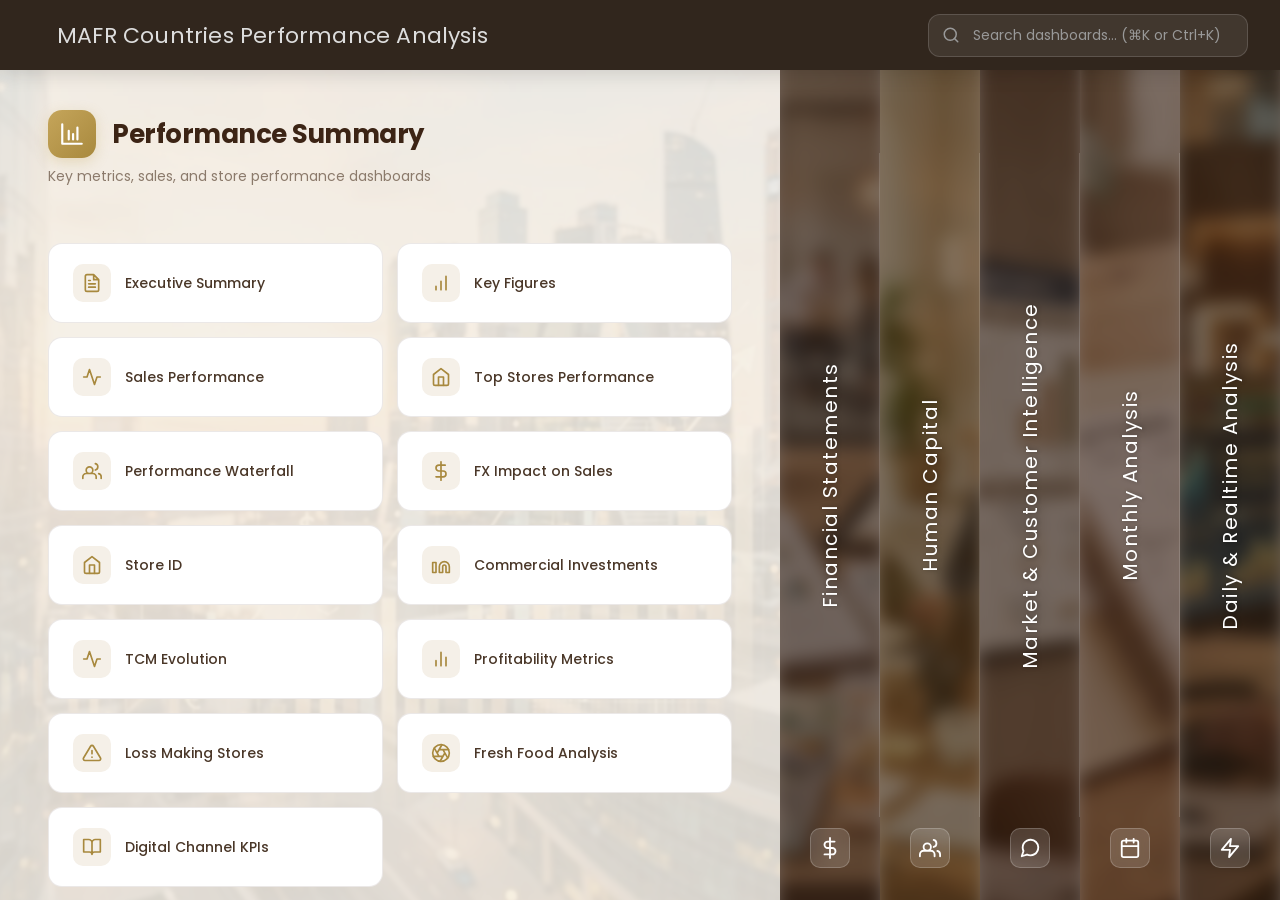
==== powerbi-template.html @ aa594c8b "first commit" ====
<!DOCTYPE html>
<html lang="en">
<head>
  <meta charset="UTF-8">
  <meta name="viewport" content="width=device-width, initial-scale=1.0">
  <title>MAFR Countries Performance Analysis</title>
  <style>
/* ===== MAF Navigation Landing Page ===== */
/* Google Font - Poppins */
@import url('https://fonts.googleapis.com/css2?family=Poppins:wght@300;400;500;600;700;800&display=swap');

/* ===== Design Tokens ===== */
:root {
  --color-primary-brown: #3C2415;
  --color-primary-dark: #2A1A0E;
  --color-gold: #C5A55A;
  --color-gold-light: #D4BA7A;
  --color-gold-dark: #A8893E;
  --color-cream: #F5F0E8;
  --color-cream-light: #FAF7F2;
  --color-white: #FFFFFF;
  --color-body-text: #4A3728;
  --color-text-light: #8B7A6B;
  --color-border: rgba(60, 36, 21, 0.1);
  --color-card-shadow: rgba(60, 36, 21, 0.08);
  --color-overlay-collapsed: rgba(60, 36, 21, 0.55);
  --color-overlay-active: rgba(245, 240, 232, 0.88);

  --font-family: 'Poppins', sans-serif;
  --transition-speed: 0.6s;
  --transition-ease: cubic-bezier(0.4, 0, 0.2, 1);

  --header-height: 70px;
  --collapsed-width: 100px;
}

/* ===== Reset & Base ===== */
*,
*::before,
*::after {
  margin: 0;
  padding: 0;
  box-sizing: border-box;
}

html,
body {
  height: 100%;
  overflow: hidden;
  font-family: var(--font-family);
  background: var(--color-cream);
  color: var(--color-body-text);
}

/* ===== Header ===== */
.header {
  position: fixed;
  top: 0;
  left: 0;
  right: 0;
  height: var(--header-height);
  background: #31261d;
  border-bottom: none;
  display: flex;
  align-items: center;
  justify-content: space-between;
  padding: 0 32px;
  z-index: 100;
  box-shadow: 0 2px 20px rgba(0, 0, 0, 0.15);
}

.header-left {
  display: flex;
  align-items: center;
  gap: 16px;
}

.header-logo {
  height: 42px;
  width: auto;
}

.header-title {
  font-size: 22px;
  font-weight: 400;
  color: #DDD;
  letter-spacing: 0.2px;
  margin-left: 25px;
}

.header-title span {
  font-weight: 300;
  color: #999;
}

/* ===== Search ===== */
.search-container {
  position: relative;
  width: 320px;
}

.search-input {
  width: 100%;
  padding: 10px 16px 10px 44px;
  border: 1.5px solid rgba(255, 255, 255, 0.15);
  border-radius: 12px;
  background: rgba(255, 255, 255, 0.08);
  font-family: var(--font-family);
  font-size: 14px;
  color: #EEE;
  outline: none;
  transition: all 0.3s ease;
}

.search-input::placeholder {
  color: #999;
}

.search-input:focus {
  border-color: var(--color-gold);
  background: rgba(255, 255, 255, 0.12);
  box-shadow: 0 0 0 3px rgba(197, 165, 90, 0.15);
}

.search-icon {
  position: absolute;
  left: 14px;
  top: 50%;
  transform: translateY(-50%);
  color: #999;
  font-size: 18px;
  pointer-events: none;
}

.search-clear {
  position: absolute;
  right: 12px;
  top: 50%;
  transform: translateY(-50%);
  background: none;
  border: none;
  color: #999;
  cursor: pointer;
  font-size: 16px;
  display: none;
  padding: 4px;
  border-radius: 50%;
  transition: all 0.2s;
}

.search-clear:hover {
  background: rgba(255, 255, 255, 0.1);
  color: #EEE;
}

.search-clear.visible {
  display: flex;
}

/* ===== Accordion Container ===== */
.accordion-container {
  display: flex;
  height: calc(100vh - var(--header-height));
  margin-top: var(--header-height);
  overflow: hidden;
}

/* ===== Accordion Section ===== */
.accordion-section {
  position: relative;
  flex: 0 0 var(--collapsed-width);
  height: 100%;
  overflow: hidden;
  cursor: pointer;
  transition: flex var(--transition-speed) var(--transition-ease);
}

.accordion-section.active {
  flex: 1 1 0;
  cursor: default;
}

/* Background Image */
.section-bg {
  position: absolute;
  inset: 0;
  background-size: cover;
  background-position: center;
  filter: blur(8px);
  transform: scale(1.05);
  transition: transform 0.8s var(--transition-ease), filter 0.5s ease;
}

.accordion-section:hover:not(.active) .section-bg {
  transform: scale(1.1);
  filter: blur(2px);
}

.accordion-section.active .section-bg {
  filter: blur(1px);
}

/* Overlays — unique brown shade per section */
.section-overlay-collapsed {
  position: absolute;
  inset: 0;
  background: rgba(60, 36, 21, 0.6);
  transition: opacity var(--transition-speed) var(--transition-ease);
  z-index: 1;
}

/* Unique overlay shades for each section */
.accordion-section[data-section="performance"] .section-overlay-collapsed {
  background: rgba(80, 40, 15, 0.65);
}

.accordion-section[data-section="financial"] .section-overlay-collapsed {
  background: rgba(55, 35, 25, 0.65);
}

.accordion-section[data-section="human-capital"] .section-overlay-collapsed {
  background: rgba(70, 45, 20, 0.65);
}

.accordion-section[data-section="market"] .section-overlay-collapsed {
  background: rgba(50, 30, 20, 0.65);
}

.accordion-section[data-section="monthly"] .section-overlay-collapsed {
  background: rgba(65, 40, 30, 0.65);
}

.accordion-section[data-section="realtime"] .section-overlay-collapsed {
  background: rgba(45, 28, 18, 0.65);
}

.accordion-section.active .section-overlay-collapsed {
  opacity: 0;
  pointer-events: none;
}

.section-overlay-active {
  position: absolute;
  inset: 0;
  background: var(--color-overlay-active);
  opacity: 0;
  transition: opacity var(--transition-speed) var(--transition-ease);
  z-index: 1;
}

.accordion-section.active .section-overlay-active {
  opacity: 1;
}

/* ===== Collapsed State ===== */
.collapsed-content {
  position: absolute;
  inset: 0;
  z-index: 2;
  display: flex;
  flex-direction: column;
  align-items: center;
  justify-content: center;
  transition: opacity 0.3s ease;
}

.accordion-section.active .collapsed-content {
  opacity: 0;
  pointer-events: none;
}

.collapsed-icon {
  position: absolute;
  bottom: 32px;
  left: 50%;
  transform: translateX(-50%);
  width: 40px;
  height: 40px;
  display: flex;
  align-items: center;
  justify-content: center;
  background: rgba(255, 255, 255, 0.15);
  border-radius: 10px;
  backdrop-filter: blur(4px);
  border: 1px solid rgba(255, 255, 255, 0.2);
}

.collapsed-icon svg {
  width: 22px;
  height: 22px;
  fill: none;
  stroke: var(--color-white);
  stroke-width: 2;
  stroke-linecap: round;
  stroke-linejoin: round;
}

.collapsed-title {
  writing-mode: vertical-rl;
  text-orientation: mixed;
  transform: rotate(180deg);
  font-size: 20px;
  font-weight: 400;
  color: var(--color-white);
  letter-spacing: 1.5px;
  text-transform: capitalize;
  white-space: nowrap;
  text-shadow: 0 1px 4px rgba(0, 0, 0, 0.3);
}

/* Divider between collapsed sections */
.accordion-section:not(:last-child)::after {
  content: '';
  position: absolute;
  right: 0;
  top: 10%;
  bottom: 10%;
  width: 1px;
  background: rgba(255, 255, 255, 0.15);
  z-index: 3;
  transition: opacity var(--transition-speed) var(--transition-ease);
}

.accordion-section.active::after {
  opacity: 0;
}

/* ===== Active / Expanded State ===== */
.expanded-content {
  position: absolute;
  inset: 0;
  z-index: 2;
  padding: 40px 48px;
  display: flex;
  flex-direction: column;
  opacity: 0;
  transform: translateY(12px);
  transition: opacity 0.5s ease 0.2s, transform 0.5s ease 0.2s;
  overflow-y: auto;
  pointer-events: none;
}

.accordion-section.active .expanded-content {
  opacity: 1;
  transform: translateY(0);
  pointer-events: auto;
}

/* Custom scrollbar */
.expanded-content::-webkit-scrollbar {
  width: 6px;
}

.expanded-content::-webkit-scrollbar-track {
  background: transparent;
}

.expanded-content::-webkit-scrollbar-thumb {
  background: var(--color-gold-light);
  border-radius: 3px;
}

/* Section Header */
.section-header {
  display: flex;
  align-items: center;
  gap: 16px;
  margin-bottom: 8px;
}

.section-icon {
  width: 48px;
  height: 48px;
  display: flex;
  align-items: center;
  justify-content: center;
  background: linear-gradient(135deg, var(--color-gold), var(--color-gold-dark));
  border-radius: 14px;
  box-shadow: 0 4px 14px rgba(197, 165, 90, 0.3);
}

.section-icon svg {
  width: 26px;
  height: 26px;
  fill: none;
  stroke: var(--color-white);
  stroke-width: 2;
  stroke-linecap: round;
  stroke-linejoin: round;
}

.section-title {
  font-size: 26px;
  font-weight: 700;
  color: var(--color-primary-brown);
  letter-spacing: -0.5px;
}

.section-subtitle {
  font-size: 14px;
  font-weight: 400;
  color: var(--color-text-light);
  margin-bottom: 28px;
}

.section-divider {
  width: 60px;
  height: 3px;
  background: linear-gradient(90deg, var(--color-gold), transparent);
  border-radius: 2px;
  margin-bottom: 28px;
}

/* ===== Cards Grid ===== */
.cards-grid {
  display: grid;
  grid-template-columns: repeat(auto-fill, minmax(220px, 1fr));
  gap: 14px;
  align-content: start;
}

/* ===== Dashboard Card ===== */
.dashboard-card {
  position: relative;
  background: var(--color-white);
  border: 1px solid var(--color-border);
  border-radius: 14px;
  padding: 20px 20px 20px 24px;
  cursor: pointer;
  transition: all 0.3s ease;
  display: flex;
  align-items: center;
  gap: 14px;
  text-decoration: none;
  color: var(--color-body-text);
  overflow: hidden;
}

.dashboard-card::before {
  content: '';
  position: absolute;
  left: 0;
  top: 0;
  bottom: 0;
  width: 4px;
  background: var(--color-gold);
  border-radius: 0 2px 2px 0;
  transform: scaleY(0);
  transition: transform 0.3s var(--transition-ease);
}

.dashboard-card:hover {
  transform: translateY(-3px);
  box-shadow: 0 8px 30px var(--color-card-shadow);
  border-color: var(--color-gold-light);
}

.dashboard-card:hover::before {
  transform: scaleY(1);
}

.card-icon {
  width: 38px;
  height: 38px;
  min-width: 38px;
  display: flex;
  align-items: center;
  justify-content: center;
  background: var(--color-cream);
  border-radius: 10px;
  transition: all 0.3s ease;
}

.dashboard-card:hover .card-icon {
  background: linear-gradient(135deg, var(--color-gold), var(--color-gold-dark));
}

.card-icon svg {
  width: 20px;
  height: 20px;
  fill: none;
  stroke: var(--color-gold-dark);
  stroke-width: 2;
  stroke-linecap: round;
  stroke-linejoin: round;
  transition: stroke 0.3s ease;
}

.dashboard-card:hover .card-icon svg {
  stroke: var(--color-white);
}

.card-title {
  font-size: 14px;
  font-weight: 500;
  line-height: 1.3;
  color: var(--color-body-text);
}

.card-arrow {
  margin-left: auto;
  opacity: 0;
  transform: translateX(-6px);
  transition: all 0.3s ease;
  min-width: 24px;
  height: 13px;
  display: flex;
  align-items: center;
}

.card-arrow img {
  width: 24px;
  height: auto;
}

.dashboard-card:hover .card-arrow {
  opacity: 1;
  transform: translateX(0);
}

/* ===== Card hidden by search ===== */
.dashboard-card.hidden {
  display: none;
}

/* ===== Card highlight from search ===== */
.dashboard-card.search-match {
  border-color: var(--color-gold);
  box-shadow: 0 0 0 2px rgba(197, 165, 90, 0.2);
}

/* ===== Section with no matches ===== */
.accordion-section.no-match .collapsed-content {
  opacity: 0.35;
}

/* ===== Search Results Count ===== */
.search-results-count {
  position: fixed;
  bottom: 24px;
  left: 50%;
  transform: translateX(-50%) translateY(60px);
  background: var(--color-primary-brown);
  color: var(--color-white);
  padding: 10px 24px;
  border-radius: 50px;
  font-size: 13px;
  font-weight: 500;
  z-index: 200;
  opacity: 0;
  transition: all 0.4s var(--transition-ease);
  pointer-events: none;
  box-shadow: 0 8px 30px rgba(60, 36, 21, 0.2);
}

.search-results-count.visible {
  opacity: 1;
  transform: translateX(-50%) translateY(0);
}

/* ===== Hover strip indicator ===== */
.accordion-section:not(.active):hover {
  flex-basis: 140px;
}

.accordion-section:not(.active):hover .collapsed-icon {
  background: rgba(255, 255, 255, 0.25);
}

/* ===== Responsive ===== */
@media (max-width: 768px) {
  .header {
    padding: 0 16px;
  }

  .header-title {
    font-size: 14px;
  }

  .header-title span {
    display: none;
  }

  .search-container {
    width: 200px;
  }

  .accordion-container {
    flex-direction: column;
  }

  .accordion-section {
    flex: 0 0 60px;
  }

  .accordion-section.active {
    flex: 1 1 0;
  }

  .accordion-section:not(.active):hover {
    flex-basis: 70px;
  }

  .collapsed-content {
    flex-direction: row;
    gap: 12px;
  }

  .collapsed-title {
    writing-mode: horizontal-tb;
    transform: none;
    font-size: 12px;
  }

  .accordion-section:not(:last-child)::after {
    right: 10%;
    left: 10%;
    top: auto;
    bottom: 0;
    width: auto;
    height: 1px;
  }

  .expanded-content {
    padding: 24px;
  }

  .cards-grid {
    grid-template-columns: 1fr;
  }

  .section-title {
    font-size: 20px;
  }
}

/* ===== Animations ===== */
@keyframes fadeInUp {
  from {
    opacity: 0;
    transform: translateY(16px);
  }

  to {
    opacity: 1;
    transform: translateY(0);
  }
}

.accordion-section.active .dashboard-card {
  animation: fadeInUp 0.4s ease forwards;
}

.accordion-section.active .dashboard-card:nth-child(1) {
  animation-delay: 0.05s;
}

.accordion-section.active .dashboard-card:nth-child(2) {
  animation-delay: 0.08s;
}

.accordion-section.active .dashboard-card:nth-child(3) {
  animation-delay: 0.11s;
}

.accordion-section.active .dashboard-card:nth-child(4) {
  animation-delay: 0.14s;
}

.accordion-section.active .dashboard-card:nth-child(5) {
  animation-delay: 0.17s;
}

.accordion-section.active .dashboard-card:nth-child(6) {
  animation-delay: 0.20s;
}

.accordion-section.active .dashboard-card:nth-child(7) {
  animation-delay: 0.23s;
}

.accordion-section.active .dashboard-card:nth-child(8) {
  animation-delay: 0.26s;
}

.accordion-section.active .dashboard-card:nth-child(9) {
  animation-delay: 0.29s;
}

.accordion-section.active .dashboard-card:nth-child(10) {
  animation-delay: 0.32s;
}

.accordion-section.active .dashboard-card:nth-child(11) {
  animation-delay: 0.35s;
}

.accordion-section.active .dashboard-card:nth-child(12) {
  animation-delay: 0.38s;
}

.accordion-section.active .dashboard-card:nth-child(13) {
  animation-delay: 0.41s;
}

.accordion-section.active .dashboard-card:nth-child(14) {
  animation-delay: 0.44s;
}

.accordion-section.active .dashboard-card:nth-child(15) {
  animation-delay: 0.47s;
}
  </style>
  <script>
    // This is where Power BI will inject data via DAX string manipulation.
    // For local testing, we provide the sample JSON fallback.
    const PBI_JSON_STRING = /*PBI_DATA_START*/'[{"SectionId": "performance", "SectionTitle": "Performance Summary", "SectionSubtitle": "Key metrics, sales, and store performance dashboards", "SectionBgImage": "img/bg_performance.png", "SectionIconSVGPath": "<path d=\"M3 3v18h18M9 17V9m4 8v-5m4 5V6\" />", "DashboardURL": "#", "DashboardIconSVGPath": "<path\n                  d=\"M14 2H6a2 2 0 0 0-2 2v16a2 2 0 0 0 2 2h12a2 2 0 0 0 2-2V8l-6-6zM14 2v6h6M16 13H8m8 4H8m2-8H8\" />", "DashboardTitle": "Executive Summary"}, {"SectionId": "performance", "SectionTitle": "Performance Summary", "SectionSubtitle": "Key metrics, sales, and store performance dashboards", "SectionBgImage": "img/bg_performance.png", "SectionIconSVGPath": "<path d=\"M3 3v18h18M9 17V9m4 8v-5m4 5V6\" />", "DashboardURL": "#", "DashboardIconSVGPath": "<path d=\"M12 20V10m6 10V4M6 20v-4\" />", "DashboardTitle": "Key Figures"}, {"SectionId": "performance", "SectionTitle": "Performance Summary", "SectionSubtitle": "Key metrics, sales, and store performance dashboards", "SectionBgImage": "img/bg_performance.png", "SectionIconSVGPath": "<path d=\"M3 3v18h18M9 17V9m4 8v-5m4 5V6\" />", "DashboardURL": "#", "DashboardIconSVGPath": "<path d=\"M22 12h-4l-3 9L9 3l-3 9H2\" />", "DashboardTitle": "Sales Performance"}, {"SectionId": "performance", "SectionTitle": "Performance Summary", "SectionSubtitle": "Key metrics, sales, and store performance dashboards", "SectionBgImage": "img/bg_performance.png", "SectionIconSVGPath": "<path d=\"M3 3v18h18M9 17V9m4 8v-5m4 5V6\" />", "DashboardURL": "#", "DashboardIconSVGPath": "<path d=\"M3 9l9-7 9 7v11a2 2 0 0 1-2 2H5a2 2 0 0 1-2-2z\" />\n                <polyline points=\"9 22 9 12 15 12 15 22\" />", "DashboardTitle": "Top Stores Performance"}, {"SectionId": "performance", "SectionTitle": "Performance Summary", "SectionSubtitle": "Key metrics, sales, and store performance dashboards", "SectionBgImage": "img/bg_performance.png", "SectionIconSVGPath": "<path d=\"M3 3v18h18M9 17V9m4 8v-5m4 5V6\" />", "DashboardURL": "#", "DashboardIconSVGPath": "<path\n                  d=\"M17 21v-2a4 4 0 0 0-4-4H5a4 4 0 0 0-4 4v2M23 21v-2a4 4 0 0 0-3-3.87M16 3.13a4 4 0 0 1 0 7.75M9 7a4 4 0 1 0 0 8 4 4 0 0 0 0-8z\" />", "DashboardTitle": "Performance Waterfall"}, {"SectionId": "performance", "SectionTitle": "Performance Summary", "SectionSubtitle": "Key metrics, sales, and store performance dashboards", "SectionBgImage": "img/bg_performance.png", "SectionIconSVGPath": "<path d=\"M3 3v18h18M9 17V9m4 8v-5m4 5V6\" />", "DashboardURL": "#", "DashboardIconSVGPath": "<path d=\"M12 1v22M17 5H9.5a3.5 3.5 0 0 0 0 7h5a3.5 3.5 0 0 1 0 7H6\" />", "DashboardTitle": "FX Impact on Sales"}, {"SectionId": "performance", "SectionTitle": "Performance Summary", "SectionSubtitle": "Key metrics, sales, and store performance dashboards", "SectionBgImage": "img/bg_performance.png", "SectionIconSVGPath": "<path d=\"M3 3v18h18M9 17V9m4 8v-5m4 5V6\" />", "DashboardURL": "#", "DashboardIconSVGPath": "<path d=\"M3 9l9-7 9 7v11a2 2 0 0 1-2 2H5a2 2 0 0 1-2-2z\" />\n                <polyline points=\"9 22 9 12 15 12 15 22\" />", "DashboardTitle": "Store ID"}, {"SectionId": "performance", "SectionTitle": "Performance Summary", "SectionSubtitle": "Key metrics, sales, and store performance dashboards", "SectionBgImage": "img/bg_performance.png", "SectionIconSVGPath": "<path d=\"M3 3v18h18M9 17V9m4 8v-5m4 5V6\" />", "DashboardURL": "#", "DashboardIconSVGPath": "<path d=\"M16 8a6 6 0 0 1 6 6v7h-4v-7a2 2 0 0 0-4 0v7h-4v-7a6 6 0 0 1 6-6zM2 9h4v12H2z\" />", "DashboardTitle": "Commercial Investments"}, {"SectionId": "performance", "SectionTitle": "Performance Summary", "SectionSubtitle": "Key metrics, sales, and store performance dashboards", "SectionBgImage": "img/bg_performance.png", "SectionIconSVGPath": "<path d=\"M3 3v18h18M9 17V9m4 8v-5m4 5V6\" />", "DashboardURL": "#", "DashboardIconSVGPath": "<path d=\"M22 12h-4l-3 9L9 3l-3 9H2\" />", "DashboardTitle": "TCM Evolution"}, {"SectionId": "performance", "SectionTitle": "Performance Summary", "SectionSubtitle": "Key metrics, sales, and store performance dashboards", "SectionBgImage": "img/bg_performance.png", "SectionIconSVGPath": "<path d=\"M3 3v18h18M9 17V9m4 8v-5m4 5V6\" />", "DashboardURL": "#", "DashboardIconSVGPath": "<path d=\"M18 20V10m-6 10V4M6 20v-6\" />", "DashboardTitle": "Profitability Metrics"}, {"SectionId": "performance", "SectionTitle": "Performance Summary", "SectionSubtitle": "Key metrics, sales, and store performance dashboards", "SectionBgImage": "img/bg_performance.png", "SectionIconSVGPath": "<path d=\"M3 3v18h18M9 17V9m4 8v-5m4 5V6\" />", "DashboardURL": "#", "DashboardIconSVGPath": "<path\n                  d=\"M10.29 3.86L1.82 18a2 2 0 0 0 1.71 3h16.94a2 2 0 0 0 1.71-3L13.71 3.86a2 2 0 0 0-3.42 0zM12 9v4m0 4h.01\" />", "DashboardTitle": "Loss Making Stores"}, {"SectionId": "performance", "SectionTitle": "Performance Summary", "SectionSubtitle": "Key metrics, sales, and store performance dashboards", "SectionBgImage": "img/bg_performance.png", "SectionIconSVGPath": "<path d=\"M3 3v18h18M9 17V9m4 8v-5m4 5V6\" />", "DashboardURL": "#", "DashboardIconSVGPath": "<path d=\"M12 22c5.523 0 10-4.477 10-10S17.523 2 12 2 2 6.477 2 12s4.477 10 10 10z\" />\n                <path\n                  d=\"M14.31 8l5.74 9.94M9.69 8h11.48M7.38 12l5.74-9.94M9.69 16L3.95 6.06M14.31 16H2.83M16.62 12l-5.74 9.94\" />", "DashboardTitle": "Fresh Food Analysis"}, {"SectionId": "performance", "SectionTitle": "Performance Summary", "SectionSubtitle": "Key metrics, sales, and store performance dashboards", "SectionBgImage": "img/bg_performance.png", "SectionIconSVGPath": "<path d=\"M3 3v18h18M9 17V9m4 8v-5m4 5V6\" />", "DashboardURL": "#", "DashboardIconSVGPath": "<path d=\"M2 3h6a4 4 0 0 1 4 4v14a3 3 0 0 0-3-3H2zM22 3h-6a4 4 0 0 0-4 4v14a3 3 0 0 1 3-3h7z\" />", "DashboardTitle": "Digital Channel KPIs"}, {"SectionId": "financial", "SectionTitle": "Financial Statements", "SectionSubtitle": "P&L, balance sheet, and financial reporting dashboards", "SectionBgImage": "img/bg_financial.png", "SectionIconSVGPath": "<path d=\"M12 1v22M17 5H9.5a3.5 3.5 0 0 0 0 7h5a3.5 3.5 0 0 1 0 7H6\" />", "DashboardURL": "#", "DashboardIconSVGPath": "<path\n                  d=\"M14 2H6a2 2 0 0 0-2 2v16a2 2 0 0 0 2 2h12a2 2 0 0 0 2-2V8l-6-6zM14 2v6h6M16 13H8m8 4H8m2-8H8\" />", "DashboardTitle": "P&L Statement"}, {"SectionId": "financial", "SectionTitle": "Financial Statements", "SectionSubtitle": "P&L, balance sheet, and financial reporting dashboards", "SectionBgImage": "img/bg_financial.png", "SectionIconSVGPath": "<path d=\"M12 1v22M17 5H9.5a3.5 3.5 0 0 0 0 7h5a3.5 3.5 0 0 1 0 7H6\" />", "DashboardURL": "#", "DashboardIconSVGPath": "<path d=\"M4 4h16c1.1 0 2 .9 2 2v12c0 1.1-.9 2-2 2H4c-1.1 0-2-.9-2-2V6c0-1.1.9-2 2-2z\" />\n                <polyline points=\"22,6 12,13 2,6\" />", "DashboardTitle": "Balance Sheet"}, {"SectionId": "financial", "SectionTitle": "Financial Statements", "SectionSubtitle": "P&L, balance sheet, and financial reporting dashboards", "SectionBgImage": "img/bg_financial.png", "SectionIconSVGPath": "<path d=\"M12 1v22M17 5H9.5a3.5 3.5 0 0 0 0 7h5a3.5 3.5 0 0 1 0 7H6\" />", "DashboardURL": "#", "DashboardIconSVGPath": "<path d=\"M22 12h-4l-3 9L9 3l-3 9H2\" />", "DashboardTitle": "Cash Flow"}, {"SectionId": "financial", "SectionTitle": "Financial Statements", "SectionSubtitle": "P&L, balance sheet, and financial reporting dashboards", "SectionBgImage": "img/bg_financial.png", "SectionIconSVGPath": "<path d=\"M12 1v22M17 5H9.5a3.5 3.5 0 0 0 0 7h5a3.5 3.5 0 0 1 0 7H6\" />", "DashboardURL": "#", "DashboardIconSVGPath": "<path d=\"M12 20V10m6 10V4M6 20v-4\" />", "DashboardTitle": "Budget vs Actual"}, {"SectionId": "human-capital", "SectionTitle": "Human Capital", "SectionSubtitle": "Workforce analytics, attrition, talent, and training dashboards", "SectionBgImage": "img/bg_human_capital.png", "SectionIconSVGPath": "<path d=\"M17 21v-2a4 4 0 0 0-4-4H5a4 4 0 0 0-4 4v2M9 7a4 4 0 1 0 0 8 4 4 0 0 0 0-8zM23 21v-2a4 4 0 0 0-3-3.87M16 3.13a4 4 0 0 1 0 7.75\" />", "DashboardURL": "#", "DashboardIconSVGPath": "<path d=\"M20 21v-2a4 4 0 0 0-4-4H8a4 4 0 0 0-4 4v2M12 3a4 4 0 1 0 0 8 4 4 0 0 0 0-8z\" />", "DashboardTitle": "Headcount Analysis"}, {"SectionId": "human-capital", "SectionTitle": "Human Capital", "SectionSubtitle": "Workforce analytics, attrition, talent, and training dashboards", "SectionBgImage": "img/bg_human_capital.png", "SectionIconSVGPath": "<path d=\"M17 21v-2a4 4 0 0 0-4-4H5a4 4 0 0 0-4 4v2M9 7a4 4 0 1 0 0 8 4 4 0 0 0 0-8zM23 21v-2a4 4 0 0 0-3-3.87M16 3.13a4 4 0 0 1 0 7.75\" />", "DashboardURL": "#", "DashboardIconSVGPath": "<path d=\"M16 21v-2a4 4 0 0 0-4-4H5a4 4 0 0 0-4 4v2M8.56 3.44a5 5 0 0 1 0 7.12M18 8A6 6 0 0 1 6 8\" />", "DashboardTitle": "Attrition Dashboard"}, {"SectionId": "human-capital", "SectionTitle": "Human Capital", "SectionSubtitle": "Workforce analytics, attrition, talent, and training dashboards", "SectionBgImage": "img/bg_human_capital.png", "SectionIconSVGPath": "<path d=\"M17 21v-2a4 4 0 0 0-4-4H5a4 4 0 0 0-4 4v2M9 7a4 4 0 1 0 0 8 4 4 0 0 0 0-8zM23 21v-2a4 4 0 0 0-3-3.87M16 3.13a4 4 0 0 1 0 7.75\" />", "DashboardURL": "#", "DashboardIconSVGPath": "<path d=\"M22 11.08V12a10 10 0 1 1-5.93-9.14\" />\n                <polyline points=\"22 4 12 14.01 9 11.01\" />", "DashboardTitle": "Talent Pipeline"}, {"SectionId": "human-capital", "SectionTitle": "Human Capital", "SectionSubtitle": "Workforce analytics, attrition, talent, and training dashboards", "SectionBgImage": "img/bg_human_capital.png", "SectionIconSVGPath": "<path d=\"M17 21v-2a4 4 0 0 0-4-4H5a4 4 0 0 0-4 4v2M9 7a4 4 0 1 0 0 8 4 4 0 0 0 0-8zM23 21v-2a4 4 0 0 0-3-3.87M16 3.13a4 4 0 0 1 0 7.75\" />", "DashboardURL": "#", "DashboardIconSVGPath": "<path d=\"M2 3h6a4 4 0 0 1 4 4v14a3 3 0 0 0-3-3H2zM22 3h-6a4 4 0 0 0-4 4v14a3 3 0 0 1 3-3h7z\" />", "DashboardTitle": "Training Metrics"}, {"SectionId": "market", "SectionTitle": "Market & Customer Intelligence", "SectionSubtitle": "NPS, market share, customer insights, and marketing mix dashboards", "SectionBgImage": "img/bg_market.png", "SectionIconSVGPath": "<path d=\"M21 11.5a8.38 8.38 0 0 1-.9 3.8 8.5 8.5 0 0 1-7.6 4.7 8.38 8.38 0 0 1-3.8-.9L3 21l1.9-5.7a8.38 8.38 0 0 1-.9-3.8 8.5 8.5 0 0 1 4.7-7.6 8.38 8.38 0 0 1 3.8-.9h.5a8.48 8.48 0 0 1 8 8v.5z\" />", "DashboardURL": "#", "DashboardIconSVGPath": "<path d=\"M22 11.08V12a10 10 0 1 1-5.93-9.14\" />\n                <polyline points=\"22 4 12 14.01 9 11.01\" />", "DashboardTitle": "NPS Performance"}, {"SectionId": "market", "SectionTitle": "Market & Customer Intelligence", "SectionSubtitle": "NPS, market share, customer insights, and marketing mix dashboards", "SectionBgImage": "img/bg_market.png", "SectionIconSVGPath": "<path d=\"M21 11.5a8.38 8.38 0 0 1-.9 3.8 8.5 8.5 0 0 1-7.6 4.7 8.38 8.38 0 0 1-3.8-.9L3 21l1.9-5.7a8.38 8.38 0 0 1-.9-3.8 8.5 8.5 0 0 1 4.7-7.6 8.38 8.38 0 0 1 3.8-.9h.5a8.48 8.48 0 0 1 8 8v.5z\" />", "DashboardURL": "#", "DashboardIconSVGPath": "<path d=\"M18 20V10m-6 10V4M6 20v-6\" />", "DashboardTitle": "Nielsen Market Share"}, {"SectionId": "market", "SectionTitle": "Market & Customer Intelligence", "SectionSubtitle": "NPS, market share, customer insights, and marketing mix dashboards", "SectionBgImage": "img/bg_market.png", "SectionIconSVGPath": "<path d=\"M21 11.5a8.38 8.38 0 0 1-.9 3.8 8.5 8.5 0 0 1-7.6 4.7 8.38 8.38 0 0 1-3.8-.9L3 21l1.9-5.7a8.38 8.38 0 0 1-.9-3.8 8.5 8.5 0 0 1 4.7-7.6 8.38 8.38 0 0 1 3.8-.9h.5a8.48 8.48 0 0 1 8 8v.5z\" />", "DashboardURL": "#", "DashboardIconSVGPath": "<path d=\"M21 10c0 7-9 13-9 13s-9-6-9-13a9 9 0 0 1 18 0z\" />\n                <circle cx=\"12\" cy=\"10\" r=\"3\" />", "DashboardTitle": "Dubai Zones Profiling"}, {"SectionId": "market", "SectionTitle": "Market & Customer Intelligence", "SectionSubtitle": "NPS, market share, customer insights, and marketing mix dashboards", "SectionBgImage": "img/bg_market.png", "SectionIconSVGPath": "<path d=\"M21 11.5a8.38 8.38 0 0 1-.9 3.8 8.5 8.5 0 0 1-7.6 4.7 8.38 8.38 0 0 1-3.8-.9L3 21l1.9-5.7a8.38 8.38 0 0 1-.9-3.8 8.5 8.5 0 0 1 4.7-7.6 8.38 8.38 0 0 1 3.8-.9h.5a8.48 8.48 0 0 1 8 8v.5z\" />", "DashboardURL": "#", "DashboardIconSVGPath": "<path d=\"M12 20V10m6 10V4M6 20v-4\" />", "DashboardTitle": "GFK Market Share"}, {"SectionId": "market", "SectionTitle": "Market & Customer Intelligence", "SectionSubtitle": "NPS, market share, customer insights, and marketing mix dashboards", "SectionBgImage": "img/bg_market.png", "SectionIconSVGPath": "<path d=\"M21 11.5a8.38 8.38 0 0 1-.9 3.8 8.5 8.5 0 0 1-7.6 4.7 8.38 8.38 0 0 1-3.8-.9L3 21l1.9-5.7a8.38 8.38 0 0 1-.9-3.8 8.5 8.5 0 0 1 4.7-7.6 8.38 8.38 0 0 1 3.8-.9h.5a8.48 8.48 0 0 1 8 8v.5z\" />", "DashboardURL": "#", "DashboardIconSVGPath": "<path d=\"M20 21v-2a4 4 0 0 0-4-4H8a4 4 0 0 0-4 4v2M12 3a4 4 0 1 0 0 8 4 4 0 0 0 0-8z\" />", "DashboardTitle": "Customers Insights"}, {"SectionId": "market", "SectionTitle": "Market & Customer Intelligence", "SectionSubtitle": "NPS, market share, customer insights, and marketing mix dashboards", "SectionBgImage": "img/bg_market.png", "SectionIconSVGPath": "<path d=\"M21 11.5a8.38 8.38 0 0 1-.9 3.8 8.5 8.5 0 0 1-7.6 4.7 8.38 8.38 0 0 1-3.8-.9L3 21l1.9-5.7a8.38 8.38 0 0 1-.9-3.8 8.5 8.5 0 0 1 4.7-7.6 8.38 8.38 0 0 1 3.8-.9h.5a8.48 8.48 0 0 1 8 8v.5z\" />", "DashboardURL": "#", "DashboardIconSVGPath": "<path d=\"M22 12h-4l-3 9L9 3l-3 9H2\" />", "DashboardTitle": "MMM CG & FFD"}, {"SectionId": "market", "SectionTitle": "Market & Customer Intelligence", "SectionSubtitle": "NPS, market share, customer insights, and marketing mix dashboards", "SectionBgImage": "img/bg_market.png", "SectionIconSVGPath": "<path d=\"M21 11.5a8.38 8.38 0 0 1-.9 3.8 8.5 8.5 0 0 1-7.6 4.7 8.38 8.38 0 0 1-3.8-.9L3 21l1.9-5.7a8.38 8.38 0 0 1-.9-3.8 8.5 8.5 0 0 1 4.7-7.6 8.38 8.38 0 0 1 3.8-.9h.5a8.48 8.48 0 0 1 8 8v.5z\" />", "DashboardURL": "#", "DashboardIconSVGPath": "<path d=\"M22 11.08V12a10 10 0 1 1-5.93-9.14\" />\n                <polyline points=\"22 4 12 14.01 9 11.01\" />", "DashboardTitle": "Top Down NPS"}, {"SectionId": "market", "SectionTitle": "Market & Customer Intelligence", "SectionSubtitle": "NPS, market share, customer insights, and marketing mix dashboards", "SectionBgImage": "img/bg_market.png", "SectionIconSVGPath": "<path d=\"M21 11.5a8.38 8.38 0 0 1-.9 3.8 8.5 8.5 0 0 1-7.6 4.7 8.38 8.38 0 0 1-3.8-.9L3 21l1.9-5.7a8.38 8.38 0 0 1-.9-3.8 8.5 8.5 0 0 1 4.7-7.6 8.38 8.38 0 0 1 3.8-.9h.5a8.48 8.48 0 0 1 8 8v.5z\" />", "DashboardURL": "#", "DashboardIconSVGPath": "<path d=\"M12 1v22M17 5H9.5a3.5 3.5 0 0 0 0 7h5a3.5 3.5 0 0 1 0 7H6\" />", "DashboardTitle": "MMM Total Sales"}, {"SectionId": "monthly", "SectionTitle": "Monthly Analysis", "SectionSubtitle": "Monthly trends, year-over-year, and regional performance dashboards", "SectionBgImage": "img/bg_monthly.png", "SectionIconSVGPath": "<path d=\"M19 4H5a2 2 0 0 0-2 2v14a2 2 0 0 0 2 2h14a2 2 0 0 0 2-2V6a2 2 0 0 0-2-2zM16 2v4M8 2v4M3 10h18\" />", "DashboardURL": "#", "DashboardIconSVGPath": "<path d=\"M22 12h-4l-3 9L9 3l-3 9H2\" />", "DashboardTitle": "Monthly Trends"}, {"SectionId": "monthly", "SectionTitle": "Monthly Analysis", "SectionSubtitle": "Monthly trends, year-over-year, and regional performance dashboards", "SectionBgImage": "img/bg_monthly.png", "SectionIconSVGPath": "<path d=\"M19 4H5a2 2 0 0 0-2 2v14a2 2 0 0 0 2 2h14a2 2 0 0 0 2-2V6a2 2 0 0 0-2-2zM16 2v4M8 2v4M3 10h18\" />", "DashboardURL": "#", "DashboardIconSVGPath": "<path d=\"M18 20V10m-6 10V4M6 20v-6\" />", "DashboardTitle": "YoY Comparison"}, {"SectionId": "monthly", "SectionTitle": "Monthly Analysis", "SectionSubtitle": "Monthly trends, year-over-year, and regional performance dashboards", "SectionBgImage": "img/bg_monthly.png", "SectionIconSVGPath": "<path d=\"M19 4H5a2 2 0 0 0-2 2v14a2 2 0 0 0 2 2h14a2 2 0 0 0 2-2V6a2 2 0 0 0-2-2zM16 2v4M8 2v4M3 10h18\" />", "DashboardURL": "#", "DashboardIconSVGPath": "<path d=\"M12 22c5.523 0 10-4.477 10-10S17.523 2 12 2 2 6.477 2 12s4.477 10 10 10z\" />\n                <polyline points=\"12 6 12 12 16 14\" />", "DashboardTitle": "Seasonal Patterns"}, {"SectionId": "monthly", "SectionTitle": "Monthly Analysis", "SectionSubtitle": "Monthly trends, year-over-year, and regional performance dashboards", "SectionBgImage": "img/bg_monthly.png", "SectionIconSVGPath": "<path d=\"M19 4H5a2 2 0 0 0-2 2v14a2 2 0 0 0 2 2h14a2 2 0 0 0 2-2V6a2 2 0 0 0-2-2zM16 2v4M8 2v4M3 10h18\" />", "DashboardURL": "#", "DashboardIconSVGPath": "<path d=\"M21 10c0 7-9 13-9 13s-9-6-9-13a9 9 0 0 1 18 0z\" />\n                <circle cx=\"12\" cy=\"10\" r=\"3\" />", "DashboardTitle": "Regional Breakdown"}, {"SectionId": "realtime", "SectionTitle": "Daily & Realtime Analysis", "SectionSubtitle": "Live sales, stock, operations, and e-commerce monitoring dashboards", "SectionBgImage": "img/bg_realtime.png", "SectionIconSVGPath": "<path d=\"M13 2L3 14h9l-1 8 10-12h-9l1-8z\" />", "DashboardURL": "#", "DashboardIconSVGPath": "<path d=\"M12 22c5.523 0 10-4.477 10-10S17.523 2 12 2 2 6.477 2 12s4.477 10 10 10z\" />\n                <polyline points=\"12 6 12 12 16 14\" />", "DashboardTitle": "Real Time Total Sales"}, {"SectionId": "realtime", "SectionTitle": "Daily & Realtime Analysis", "SectionSubtitle": "Live sales, stock, operations, and e-commerce monitoring dashboards", "SectionBgImage": "img/bg_realtime.png", "SectionIconSVGPath": "<path d=\"M13 2L3 14h9l-1 8 10-12h-9l1-8z\" />", "DashboardURL": "#", "DashboardIconSVGPath": "<path\n                  d=\"M19 4H5a2 2 0 0 0-2 2v14a2 2 0 0 0 2 2h14a2 2 0 0 0 2-2V6a2 2 0 0 0-2-2zM16 2v4M8 2v4M3 10h18\" />", "DashboardTitle": "Total Sales As of Yesterday"}, {"SectionId": "realtime", "SectionTitle": "Daily & Realtime Analysis", "SectionSubtitle": "Live sales, stock, operations, and e-commerce monitoring dashboards", "SectionBgImage": "img/bg_realtime.png", "SectionIconSVGPath": "<path d=\"M13 2L3 14h9l-1 8 10-12h-9l1-8z\" />", "DashboardURL": "#", "DashboardIconSVGPath": "<path d=\"M20.59 13.41l-7.17 7.17a2 2 0 0 1-2.83 0L2 12V2h10l8.59 8.59a2 2 0 0 1 0 2.82z\" />\n                <line x1=\"7\" y1=\"7\" x2=\"7.01\" y2=\"7\" />", "DashboardTitle": "Real Time Promo Sales"}, {"SectionId": "realtime", "SectionTitle": "Daily & Realtime Analysis", "SectionSubtitle": "Live sales, stock, operations, and e-commerce monitoring dashboards", "SectionBgImage": "img/bg_realtime.png", "SectionIconSVGPath": "<path d=\"M13 2L3 14h9l-1 8 10-12h-9l1-8z\" />", "DashboardURL": "#", "DashboardIconSVGPath": "<path\n                  d=\"M21 16V8a2 2 0 0 0-1-1.73l-7-4a2 2 0 0 0-2 0l-7 4A2 2 0 0 0 3 8v8a2 2 0 0 0 1 1.73l7 4a2 2 0 0 0 2 0l7-4A2 2 0 0 0 21 16z\" />", "DashboardTitle": "Real Time Stock"}, {"SectionId": "realtime", "SectionTitle": "Daily & Realtime Analysis", "SectionSubtitle": "Live sales, stock, operations, and e-commerce monitoring dashboards", "SectionBgImage": "img/bg_realtime.png", "SectionIconSVGPath": "<path d=\"M13 2L3 14h9l-1 8 10-12h-9l1-8z\" />", "DashboardURL": "#", "DashboardIconSVGPath": "<path d=\"M22 11.08V12a10 10 0 1 1-5.93-9.14\" />\n                <polyline points=\"22 4 12 14.01 9 11.01\" />", "DashboardTitle": "Daily Ops Performance"}, {"SectionId": "realtime", "SectionTitle": "Daily & Realtime Analysis", "SectionSubtitle": "Live sales, stock, operations, and e-commerce monitoring dashboards", "SectionBgImage": "img/bg_realtime.png", "SectionIconSVGPath": "<path d=\"M13 2L3 14h9l-1 8 10-12h-9l1-8z\" />", "DashboardURL": "#", "DashboardIconSVGPath": "<path d=\"M20.59 13.41l-7.17 7.17a2 2 0 0 1-2.83 0L2 12V2h10l8.59 8.59a2 2 0 0 1 0 2.82z\" />\n                <line x1=\"7\" y1=\"7\" x2=\"7.01\" y2=\"7\" />", "DashboardTitle": "Private Brand Daily Ops"}, {"SectionId": "realtime", "SectionTitle": "Daily & Realtime Analysis", "SectionSubtitle": "Live sales, stock, operations, and e-commerce monitoring dashboards", "SectionBgImage": "img/bg_realtime.png", "SectionIconSVGPath": "<path d=\"M13 2L3 14h9l-1 8 10-12h-9l1-8z\" />", "DashboardURL": "#", "DashboardIconSVGPath": "<path\n                  d=\"M10.29 3.86L1.82 18a2 2 0 0 0 1.71 3h16.94a2 2 0 0 0 1.71-3L13.71 3.86a2 2 0 0 0-3.42 0zM12 9v4m0 4h.01\" />", "DashboardTitle": "War on Waste"}, {"SectionId": "realtime", "SectionTitle": "Daily & Realtime Analysis", "SectionSubtitle": "Live sales, stock, operations, and e-commerce monitoring dashboards", "SectionBgImage": "img/bg_realtime.png", "SectionIconSVGPath": "<path d=\"M13 2L3 14h9l-1 8 10-12h-9l1-8z\" />", "DashboardURL": "#", "DashboardIconSVGPath": "<path d=\"M6 2L3 6v14a2 2 0 0 0 2 2h14a2 2 0 0 0 2-2V6l-3-4zM3 6h18M16 10a4 4 0 0 1-8 0\" />", "DashboardTitle": "ECommerce Analysis"}, {"SectionId": "realtime", "SectionTitle": "Daily & Realtime Analysis", "SectionSubtitle": "Live sales, stock, operations, and e-commerce monitoring dashboards", "SectionBgImage": "img/bg_realtime.png", "SectionIconSVGPath": "<path d=\"M13 2L3 14h9l-1 8 10-12h-9l1-8z\" />", "DashboardURL": "#", "DashboardIconSVGPath": "<path d=\"M20.59 13.41l-7.17 7.17a2 2 0 0 1-2.83 0L2 12V2h10l8.59 8.59a2 2 0 0 1 0 2.82z\" />\n                <line x1=\"7\" y1=\"7\" x2=\"7.01\" y2=\"7\" />", "DashboardTitle": "Promo Analysis"}]'/*PBI_DATA_END*/;
    
    let menuData = [];
    try {
      menuData = typeof PBI_JSON_STRING === "string" && PBI_JSON_STRING.length > 5 && !PBI_JSON_STRING.includes("PBI_DATA_START") 
                 ? JSON.parse(PBI_JSON_STRING) 
                 : [
  {
    "SectionId": "performance",
    "SectionTitle": "Performance Summary",
    "SectionSubtitle": "Key metrics, sales, and store performance dashboards",
    "SectionBgImage": "img/bg_performance.png",
    "SectionIconSVGPath": "<path d=\"M3 3v18h18M9 17V9m4 8v-5m4 5V6\" />",
    "DashboardURL": "#",
    "DashboardIconSVGPath": "<path\n                  d=\"M14 2H6a2 2 0 0 0-2 2v16a2 2 0 0 0 2 2h12a2 2 0 0 0 2-2V8l-6-6zM14 2v6h6M16 13H8m8 4H8m2-8H8\" />",
    "DashboardTitle": "Executive Summary"
  },
  {
    "SectionId": "performance",
    "SectionTitle": "Performance Summary",
    "SectionSubtitle": "Key metrics, sales, and store performance dashboards",
    "SectionBgImage": "img/bg_performance.png",
    "SectionIconSVGPath": "<path d=\"M3 3v18h18M9 17V9m4 8v-5m4 5V6\" />",
    "DashboardURL": "#",
    "DashboardIconSVGPath": "<path d=\"M12 20V10m6 10V4M6 20v-4\" />",
    "DashboardTitle": "Key Figures"
  },
  {
    "SectionId": "performance",
    "SectionTitle": "Performance Summary",
    "SectionSubtitle": "Key metrics, sales, and store performance dashboards",
    "SectionBgImage": "img/bg_performance.png",
    "SectionIconSVGPath": "<path d=\"M3 3v18h18M9 17V9m4 8v-5m4 5V6\" />",
    "DashboardURL": "#",
    "DashboardIconSVGPath": "<path d=\"M22 12h-4l-3 9L9 3l-3 9H2\" />",
    "DashboardTitle": "Sales Performance"
  },
  {
    "SectionId": "performance",
    "SectionTitle": "Performance Summary",
    "SectionSubtitle": "Key metrics, sales, and store performance dashboards",
    "SectionBgImage": "img/bg_performance.png",
    "SectionIconSVGPath": "<path d=\"M3 3v18h18M9 17V9m4 8v-5m4 5V6\" />",
    "DashboardURL": "#",
    "DashboardIconSVGPath": "<path d=\"M3 9l9-7 9 7v11a2 2 0 0 1-2 2H5a2 2 0 0 1-2-2z\" />\n                <polyline points=\"9 22 9 12 15 12 15 22\" />",
    "DashboardTitle": "Top Stores Performance"
  },
  {
    "SectionId": "performance",
    "SectionTitle": "Performance Summary",
    "SectionSubtitle": "Key metrics, sales, and store performance dashboards",
    "SectionBgImage": "img/bg_performance.png",
    "SectionIconSVGPath": "<path d=\"M3 3v18h18M9 17V9m4 8v-5m4 5V6\" />",
    "DashboardURL": "#",
    "DashboardIconSVGPath": "<path\n                  d=\"M17 21v-2a4 4 0 0 0-4-4H5a4 4 0 0 0-4 4v2M23 21v-2a4 4 0 0 0-3-3.87M16 3.13a4 4 0 0 1 0 7.75M9 7a4 4 0 1 0 0 8 4 4 0 0 0 0-8z\" />",
    "DashboardTitle": "Performance Waterfall"
  },
  {
    "SectionId": "performance",
    "SectionTitle": "Performance Summary",
    "SectionSubtitle": "Key metrics, sales, and store performance dashboards",
    "SectionBgImage": "img/bg_performance.png",
    "SectionIconSVGPath": "<path d=\"M3 3v18h18M9 17V9m4 8v-5m4 5V6\" />",
    "DashboardURL": "#",
    "DashboardIconSVGPath": "<path d=\"M12 1v22M17 5H9.5a3.5 3.5 0 0 0 0 7h5a3.5 3.5 0 0 1 0 7H6\" />",
    "DashboardTitle": "FX Impact on Sales"
  },
  {
    "SectionId": "performance",
    "SectionTitle": "Performance Summary",
    "SectionSubtitle": "Key metrics, sales, and store performance dashboards",
    "SectionBgImage": "img/bg_performance.png",
    "SectionIconSVGPath": "<path d=\"M3 3v18h18M9 17V9m4 8v-5m4 5V6\" />",
    "DashboardURL": "#",
    "DashboardIconSVGPath": "<path d=\"M3 9l9-7 9 7v11a2 2 0 0 1-2 2H5a2 2 0 0 1-2-2z\" />\n                <polyline points=\"9 22 9 12 15 12 15 22\" />",
    "DashboardTitle": "Store ID"
  },
  {
    "SectionId": "performance",
    "SectionTitle": "Performance Summary",
    "SectionSubtitle": "Key metrics, sales, and store performance dashboards",
    "SectionBgImage": "img/bg_performance.png",
    "SectionIconSVGPath": "<path d=\"M3 3v18h18M9 17V9m4 8v-5m4 5V6\" />",
    "DashboardURL": "#",
    "DashboardIconSVGPath": "<path d=\"M16 8a6 6 0 0 1 6 6v7h-4v-7a2 2 0 0 0-4 0v7h-4v-7a6 6 0 0 1 6-6zM2 9h4v12H2z\" />",
    "DashboardTitle": "Commercial Investments"
  },
  {
    "SectionId": "performance",
    "SectionTitle": "Performance Summary",
    "SectionSubtitle": "Key metrics, sales, and store performance dashboards",
    "SectionBgImage": "img/bg_performance.png",
    "SectionIconSVGPath": "<path d=\"M3 3v18h18M9 17V9m4 8v-5m4 5V6\" />",
    "DashboardURL": "#",
    "DashboardIconSVGPath": "<path d=\"M22 12h-4l-3 9L9 3l-3 9H2\" />",
    "DashboardTitle": "TCM Evolution"
  },
  {
    "SectionId": "performance",
    "SectionTitle": "Performance Summary",
    "SectionSubtitle": "Key metrics, sales, and store performance dashboards",
    "SectionBgImage": "img/bg_performance.png",
    "SectionIconSVGPath": "<path d=\"M3 3v18h18M9 17V9m4 8v-5m4 5V6\" />",
    "DashboardURL": "#",
    "DashboardIconSVGPath": "<path d=\"M18 20V10m-6 10V4M6 20v-6\" />",
    "DashboardTitle": "Profitability Metrics"
  },
  {
    "SectionId": "performance",
    "SectionTitle": "Performance Summary",
    "SectionSubtitle": "Key metrics, sales, and store performance dashboards",
    "SectionBgImage": "img/bg_performance.png",
    "SectionIconSVGPath": "<path d=\"M3 3v18h18M9 17V9m4 8v-5m4 5V6\" />",
    "DashboardURL": "#",
    "DashboardIconSVGPath": "<path\n                  d=\"M10.29 3.86L1.82 18a2 2 0 0 0 1.71 3h16.94a2 2 0 0 0 1.71-3L13.71 3.86a2 2 0 0 0-3.42 0zM12 9v4m0 4h.01\" />",
    "DashboardTitle": "Loss Making Stores"
  },
  {
    "SectionId": "performance",
    "SectionTitle": "Performance Summary",
    "SectionSubtitle": "Key metrics, sales, and store performance dashboards",
    "SectionBgImage": "img/bg_performance.png",
    "SectionIconSVGPath": "<path d=\"M3 3v18h18M9 17V9m4 8v-5m4 5V6\" />",
    "DashboardURL": "#",
    "DashboardIconSVGPath": "<path d=\"M12 22c5.523 0 10-4.477 10-10S17.523 2 12 2 2 6.477 2 12s4.477 10 10 10z\" />\n                <path\n                  d=\"M14.31 8l5.74 9.94M9.69 8h11.48M7.38 12l5.74-9.94M9.69 16L3.95 6.06M14.31 16H2.83M16.62 12l-5.74 9.94\" />",
    "DashboardTitle": "Fresh Food Analysis"
  },
  {
    "SectionId": "performance",
    "SectionTitle": "Performance Summary",
    "SectionSubtitle": "Key metrics, sales, and store performance dashboards",
    "SectionBgImage": "img/bg_performance.png",
    "SectionIconSVGPath": "<path d=\"M3 3v18h18M9 17V9m4 8v-5m4 5V6\" />",
    "DashboardURL": "#",
    "DashboardIconSVGPath": "<path d=\"M2 3h6a4 4 0 0 1 4 4v14a3 3 0 0 0-3-3H2zM22 3h-6a4 4 0 0 0-4 4v14a3 3 0 0 1 3-3h7z\" />",
    "DashboardTitle": "Digital Channel KPIs"
  },
  {
    "SectionId": "financial",
    "SectionTitle": "Financial Statements",
    "SectionSubtitle": "P&L, balance sheet, and financial reporting dashboards",
    "SectionBgImage": "img/bg_financial.png",
    "SectionIconSVGPath": "<path d=\"M12 1v22M17 5H9.5a3.5 3.5 0 0 0 0 7h5a3.5 3.5 0 0 1 0 7H6\" />",
    "DashboardURL": "#",
    "DashboardIconSVGPath": "<path\n                  d=\"M14 2H6a2 2 0 0 0-2 2v16a2 2 0 0 0 2 2h12a2 2 0 0 0 2-2V8l-6-6zM14 2v6h6M16 13H8m8 4H8m2-8H8\" />",
    "DashboardTitle": "P&L Statement"
  },
  {
    "SectionId": "financial",
    "SectionTitle": "Financial Statements",
    "SectionSubtitle": "P&L, balance sheet, and financial reporting dashboards",
    "SectionBgImage": "img/bg_financial.png",
    "SectionIconSVGPath": "<path d=\"M12 1v22M17 5H9.5a3.5 3.5 0 0 0 0 7h5a3.5 3.5 0 0 1 0 7H6\" />",
    "DashboardURL": "#",
    "DashboardIconSVGPath": "<path d=\"M4 4h16c1.1 0 2 .9 2 2v12c0 1.1-.9 2-2 2H4c-1.1 0-2-.9-2-2V6c0-1.1.9-2 2-2z\" />\n                <polyline points=\"22,6 12,13 2,6\" />",
    "DashboardTitle": "Balance Sheet"
  },
  {
    "SectionId": "financial",
    "SectionTitle": "Financial Statements",
    "SectionSubtitle": "P&L, balance sheet, and financial reporting dashboards",
    "SectionBgImage": "img/bg_financial.png",
    "SectionIconSVGPath": "<path d=\"M12 1v22M17 5H9.5a3.5 3.5 0 0 0 0 7h5a3.5 3.5 0 0 1 0 7H6\" />",
    "DashboardURL": "#",
    "DashboardIconSVGPath": "<path d=\"M22 12h-4l-3 9L9 3l-3 9H2\" />",
    "DashboardTitle": "Cash Flow"
  },
  {
    "SectionId": "financial",
    "SectionTitle": "Financial Statements",
    "SectionSubtitle": "P&L, balance sheet, and financial reporting dashboards",
    "SectionBgImage": "img/bg_financial.png",
    "SectionIconSVGPath": "<path d=\"M12 1v22M17 5H9.5a3.5 3.5 0 0 0 0 7h5a3.5 3.5 0 0 1 0 7H6\" />",
    "DashboardURL": "#",
    "DashboardIconSVGPath": "<path d=\"M12 20V10m6 10V4M6 20v-4\" />",
    "DashboardTitle": "Budget vs Actual"
  },
  {
    "SectionId": "human-capital",
    "SectionTitle": "Human Capital",
    "SectionSubtitle": "Workforce analytics, attrition, talent, and training dashboards",
    "SectionBgImage": "img/bg_human_capital.png",
    "SectionIconSVGPath": "<path d=\"M17 21v-2a4 4 0 0 0-4-4H5a4 4 0 0 0-4 4v2M9 7a4 4 0 1 0 0 8 4 4 0 0 0 0-8zM23 21v-2a4 4 0 0 0-3-3.87M16 3.13a4 4 0 0 1 0 7.75\" />",
    "DashboardURL": "#",
    "DashboardIconSVGPath": "<path d=\"M20 21v-2a4 4 0 0 0-4-4H8a4 4 0 0 0-4 4v2M12 3a4 4 0 1 0 0 8 4 4 0 0 0 0-8z\" />",
    "DashboardTitle": "Headcount Analysis"
  },
  {
    "SectionId": "human-capital",
    "SectionTitle": "Human Capital",
    "SectionSubtitle": "Workforce analytics, attrition, talent, and training dashboards",
    "SectionBgImage": "img/bg_human_capital.png",
    "SectionIconSVGPath": "<path d=\"M17 21v-2a4 4 0 0 0-4-4H5a4 4 0 0 0-4 4v2M9 7a4 4 0 1 0 0 8 4 4 0 0 0 0-8zM23 21v-2a4 4 0 0 0-3-3.87M16 3.13a4 4 0 0 1 0 7.75\" />",
    "DashboardURL": "#",
    "DashboardIconSVGPath": "<path d=\"M16 21v-2a4 4 0 0 0-4-4H5a4 4 0 0 0-4 4v2M8.56 3.44a5 5 0 0 1 0 7.12M18 8A6 6 0 0 1 6 8\" />",
    "DashboardTitle": "Attrition Dashboard"
  },
  {
    "SectionId": "human-capital",
    "SectionTitle": "Human Capital",
    "SectionSubtitle": "Workforce analytics, attrition, talent, and training dashboards",
    "SectionBgImage": "img/bg_human_capital.png",
    "SectionIconSVGPath": "<path d=\"M17 21v-2a4 4 0 0 0-4-4H5a4 4 0 0 0-4 4v2M9 7a4 4 0 1 0 0 8 4 4 0 0 0 0-8zM23 21v-2a4 4 0 0 0-3-3.87M16 3.13a4 4 0 0 1 0 7.75\" />",
    "DashboardURL": "#",
    "DashboardIconSVGPath": "<path d=\"M22 11.08V12a10 10 0 1 1-5.93-9.14\" />\n                <polyline points=\"22 4 12 14.01 9 11.01\" />",
    "DashboardTitle": "Talent Pipeline"
  },
  {
    "SectionId": "human-capital",
    "SectionTitle": "Human Capital",
    "SectionSubtitle": "Workforce analytics, attrition, talent, and training dashboards",
    "SectionBgImage": "img/bg_human_capital.png",
    "SectionIconSVGPath": "<path d=\"M17 21v-2a4 4 0 0 0-4-4H5a4 4 0 0 0-4 4v2M9 7a4 4 0 1 0 0 8 4 4 0 0 0 0-8zM23 21v-2a4 4 0 0 0-3-3.87M16 3.13a4 4 0 0 1 0 7.75\" />",
    "DashboardURL": "#",
    "DashboardIconSVGPath": "<path d=\"M2 3h6a4 4 0 0 1 4 4v14a3 3 0 0 0-3-3H2zM22 3h-6a4 4 0 0 0-4 4v14a3 3 0 0 1 3-3h7z\" />",
    "DashboardTitle": "Training Metrics"
  },
  {
    "SectionId": "market",
    "SectionTitle": "Market & Customer Intelligence",
    "SectionSubtitle": "NPS, market share, customer insights, and marketing mix dashboards",
    "SectionBgImage": "img/bg_market.png",
    "SectionIconSVGPath": "<path d=\"M21 11.5a8.38 8.38 0 0 1-.9 3.8 8.5 8.5 0 0 1-7.6 4.7 8.38 8.38 0 0 1-3.8-.9L3 21l1.9-5.7a8.38 8.38 0 0 1-.9-3.8 8.5 8.5 0 0 1 4.7-7.6 8.38 8.38 0 0 1 3.8-.9h.5a8.48 8.48 0 0 1 8 8v.5z\" />",
    "DashboardURL": "#",
    "DashboardIconSVGPath": "<path d=\"M22 11.08V12a10 10 0 1 1-5.93-9.14\" />\n                <polyline points=\"22 4 12 14.01 9 11.01\" />",
    "DashboardTitle": "NPS Performance"
  },
  {
    "SectionId": "market",
    "SectionTitle": "Market & Customer Intelligence",
    "SectionSubtitle": "NPS, market share, customer insights, and marketing mix dashboards",
    "SectionBgImage": "img/bg_market.png",
    "SectionIconSVGPath": "<path d=\"M21 11.5a8.38 8.38 0 0 1-.9 3.8 8.5 8.5 0 0 1-7.6 4.7 8.38 8.38 0 0 1-3.8-.9L3 21l1.9-5.7a8.38 8.38 0 0 1-.9-3.8 8.5 8.5 0 0 1 4.7-7.6 8.38 8.38 0 0 1 3.8-.9h.5a8.48 8.48 0 0 1 8 8v.5z\" />",
    "DashboardURL": "#",
    "DashboardIconSVGPath": "<path d=\"M18 20V10m-6 10V4M6 20v-6\" />",
    "DashboardTitle": "Nielsen Market Share"
  },
  {
    "SectionId": "market",
    "SectionTitle": "Market & Customer Intelligence",
    "SectionSubtitle": "NPS, market share, customer insights, and marketing mix dashboards",
    "SectionBgImage": "img/bg_market.png",
    "SectionIconSVGPath": "<path d=\"M21 11.5a8.38 8.38 0 0 1-.9 3.8 8.5 8.5 0 0 1-7.6 4.7 8.38 8.38 0 0 1-3.8-.9L3 21l1.9-5.7a8.38 8.38 0 0 1-.9-3.8 8.5 8.5 0 0 1 4.7-7.6 8.38 8.38 0 0 1 3.8-.9h.5a8.48 8.48 0 0 1 8 8v.5z\" />",
    "DashboardURL": "#",
    "DashboardIconSVGPath": "<path d=\"M21 10c0 7-9 13-9 13s-9-6-9-13a9 9 0 0 1 18 0z\" />\n                <circle cx=\"12\" cy=\"10\" r=\"3\" />",
    "DashboardTitle": "Dubai Zones Profiling"
  },
  {
    "SectionId": "market",
    "SectionTitle": "Market & Customer Intelligence",
    "SectionSubtitle": "NPS, market share, customer insights, and marketing mix dashboards",
    "SectionBgImage": "img/bg_market.png",
    "SectionIconSVGPath": "<path d=\"M21 11.5a8.38 8.38 0 0 1-.9 3.8 8.5 8.5 0 0 1-7.6 4.7 8.38 8.38 0 0 1-3.8-.9L3 21l1.9-5.7a8.38 8.38 0 0 1-.9-3.8 8.5 8.5 0 0 1 4.7-7.6 8.38 8.38 0 0 1 3.8-.9h.5a8.48 8.48 0 0 1 8 8v.5z\" />",
    "DashboardURL": "#",
    "DashboardIconSVGPath": "<path d=\"M12 20V10m6 10V4M6 20v-4\" />",
    "DashboardTitle": "GFK Market Share"
  },
  {
    "SectionId": "market",
    "SectionTitle": "Market & Customer Intelligence",
    "SectionSubtitle": "NPS, market share, customer insights, and marketing mix dashboards",
    "SectionBgImage": "img/bg_market.png",
    "SectionIconSVGPath": "<path d=\"M21 11.5a8.38 8.38 0 0 1-.9 3.8 8.5 8.5 0 0 1-7.6 4.7 8.38 8.38 0 0 1-3.8-.9L3 21l1.9-5.7a8.38 8.38 0 0 1-.9-3.8 8.5 8.5 0 0 1 4.7-7.6 8.38 8.38 0 0 1 3.8-.9h.5a8.48 8.48 0 0 1 8 8v.5z\" />",
    "DashboardURL": "#",
    "DashboardIconSVGPath": "<path d=\"M20 21v-2a4 4 0 0 0-4-4H8a4 4 0 0 0-4 4v2M12 3a4 4 0 1 0 0 8 4 4 0 0 0 0-8z\" />",
    "DashboardTitle": "Customers Insights"
  },
  {
    "SectionId": "market",
    "SectionTitle": "Market & Customer Intelligence",
    "SectionSubtitle": "NPS, market share, customer insights, and marketing mix dashboards",
    "SectionBgImage": "img/bg_market.png",
    "SectionIconSVGPath": "<path d=\"M21 11.5a8.38 8.38 0 0 1-.9 3.8 8.5 8.5 0 0 1-7.6 4.7 8.38 8.38 0 0 1-3.8-.9L3 21l1.9-5.7a8.38 8.38 0 0 1-.9-3.8 8.5 8.5 0 0 1 4.7-7.6 8.38 8.38 0 0 1 3.8-.9h.5a8.48 8.48 0 0 1 8 8v.5z\" />",
    "DashboardURL": "#",
    "DashboardIconSVGPath": "<path d=\"M22 12h-4l-3 9L9 3l-3 9H2\" />",
    "DashboardTitle": "MMM CG & FFD"
  },
  {
    "SectionId": "market",
    "SectionTitle": "Market & Customer Intelligence",
    "SectionSubtitle": "NPS, market share, customer insights, and marketing mix dashboards",
    "SectionBgImage": "img/bg_market.png",
    "SectionIconSVGPath": "<path d=\"M21 11.5a8.38 8.38 0 0 1-.9 3.8 8.5 8.5 0 0 1-7.6 4.7 8.38 8.38 0 0 1-3.8-.9L3 21l1.9-5.7a8.38 8.38 0 0 1-.9-3.8 8.5 8.5 0 0 1 4.7-7.6 8.38 8.38 0 0 1 3.8-.9h.5a8.48 8.48 0 0 1 8 8v.5z\" />",
    "DashboardURL": "#",
    "DashboardIconSVGPath": "<path d=\"M22 11.08V12a10 10 0 1 1-5.93-9.14\" />\n                <polyline points=\"22 4 12 14.01 9 11.01\" />",
    "DashboardTitle": "Top Down NPS"
  },
  {
    "SectionId": "market",
    "SectionTitle": "Market & Customer Intelligence",
    "SectionSubtitle": "NPS, market share, customer insights, and marketing mix dashboards",
    "SectionBgImage": "img/bg_market.png",
    "SectionIconSVGPath": "<path d=\"M21 11.5a8.38 8.38 0 0 1-.9 3.8 8.5 8.5 0 0 1-7.6 4.7 8.38 8.38 0 0 1-3.8-.9L3 21l1.9-5.7a8.38 8.38 0 0 1-.9-3.8 8.5 8.5 0 0 1 4.7-7.6 8.38 8.38 0 0 1 3.8-.9h.5a8.48 8.48 0 0 1 8 8v.5z\" />",
    "DashboardURL": "#",
    "DashboardIconSVGPath": "<path d=\"M12 1v22M17 5H9.5a3.5 3.5 0 0 0 0 7h5a3.5 3.5 0 0 1 0 7H6\" />",
    "DashboardTitle": "MMM Total Sales"
  },
  {
    "SectionId": "monthly",
    "SectionTitle": "Monthly Analysis",
    "SectionSubtitle": "Monthly trends, year-over-year, and regional performance dashboards",
    "SectionBgImage": "img/bg_monthly.png",
    "SectionIconSVGPath": "<path d=\"M19 4H5a2 2 0 0 0-2 2v14a2 2 0 0 0 2 2h14a2 2 0 0 0 2-2V6a2 2 0 0 0-2-2zM16 2v4M8 2v4M3 10h18\" />",
    "DashboardURL": "#",
    "DashboardIconSVGPath": "<path d=\"M22 12h-4l-3 9L9 3l-3 9H2\" />",
    "DashboardTitle": "Monthly Trends"
  },
  {
    "SectionId": "monthly",
    "SectionTitle": "Monthly Analysis",
    "SectionSubtitle": "Monthly trends, year-over-year, and regional performance dashboards",
    "SectionBgImage": "img/bg_monthly.png",
    "SectionIconSVGPath": "<path d=\"M19 4H5a2 2 0 0 0-2 2v14a2 2 0 0 0 2 2h14a2 2 0 0 0 2-2V6a2 2 0 0 0-2-2zM16 2v4M8 2v4M3 10h18\" />",
    "DashboardURL": "#",
    "DashboardIconSVGPath": "<path d=\"M18 20V10m-6 10V4M6 20v-6\" />",
    "DashboardTitle": "YoY Comparison"
  },
  {
    "SectionId": "monthly",
    "SectionTitle": "Monthly Analysis",
    "SectionSubtitle": "Monthly trends, year-over-year, and regional performance dashboards",
    "SectionBgImage": "img/bg_monthly.png",
    "SectionIconSVGPath": "<path d=\"M19 4H5a2 2 0 0 0-2 2v14a2 2 0 0 0 2 2h14a2 2 0 0 0 2-2V6a2 2 0 0 0-2-2zM16 2v4M8 2v4M3 10h18\" />",
    "DashboardURL": "#",
    "DashboardIconSVGPath": "<path d=\"M12 22c5.523 0 10-4.477 10-10S17.523 2 12 2 2 6.477 2 12s4.477 10 10 10z\" />\n                <polyline points=\"12 6 12 12 16 14\" />",
    "DashboardTitle": "Seasonal Patterns"
  },
  {
    "SectionId": "monthly",
    "SectionTitle": "Monthly Analysis",
    "SectionSubtitle": "Monthly trends, year-over-year, and regional performance dashboards",
    "SectionBgImage": "img/bg_monthly.png",
    "SectionIconSVGPath": "<path d=\"M19 4H5a2 2 0 0 0-2 2v14a2 2 0 0 0 2 2h14a2 2 0 0 0 2-2V6a2 2 0 0 0-2-2zM16 2v4M8 2v4M3 10h18\" />",
    "DashboardURL": "#",
    "DashboardIconSVGPath": "<path d=\"M21 10c0 7-9 13-9 13s-9-6-9-13a9 9 0 0 1 18 0z\" />\n                <circle cx=\"12\" cy=\"10\" r=\"3\" />",
    "DashboardTitle": "Regional Breakdown"
  },
  {
    "SectionId": "realtime",
    "SectionTitle": "Daily & Realtime Analysis",
    "SectionSubtitle": "Live sales, stock, operations, and e-commerce monitoring dashboards",
    "SectionBgImage": "img/bg_realtime.png",
    "SectionIconSVGPath": "<path d=\"M13 2L3 14h9l-1 8 10-12h-9l1-8z\" />",
    "DashboardURL": "#",
    "DashboardIconSVGPath": "<path d=\"M12 22c5.523 0 10-4.477 10-10S17.523 2 12 2 2 6.477 2 12s4.477 10 10 10z\" />\n                <polyline points=\"12 6 12 12 16 14\" />",
    "DashboardTitle": "Real Time Total Sales"
  },
  {
    "SectionId": "realtime",
    "SectionTitle": "Daily & Realtime Analysis",
    "SectionSubtitle": "Live sales, stock, operations, and e-commerce monitoring dashboards",
    "SectionBgImage": "img/bg_realtime.png",
    "SectionIconSVGPath": "<path d=\"M13 2L3 14h9l-1 8 10-12h-9l1-8z\" />",
    "DashboardURL": "#",
    "DashboardIconSVGPath": "<path\n                  d=\"M19 4H5a2 2 0 0 0-2 2v14a2 2 0 0 0 2 2h14a2 2 0 0 0 2-2V6a2 2 0 0 0-2-2zM16 2v4M8 2v4M3 10h18\" />",
    "DashboardTitle": "Total Sales As of Yesterday"
  },
  {
    "SectionId": "realtime",
    "SectionTitle": "Daily & Realtime Analysis",
    "SectionSubtitle": "Live sales, stock, operations, and e-commerce monitoring dashboards",
    "SectionBgImage": "img/bg_realtime.png",
    "SectionIconSVGPath": "<path d=\"M13 2L3 14h9l-1 8 10-12h-9l1-8z\" />",
    "DashboardURL": "#",
    "DashboardIconSVGPath": "<path d=\"M20.59 13.41l-7.17 7.17a2 2 0 0 1-2.83 0L2 12V2h10l8.59 8.59a2 2 0 0 1 0 2.82z\" />\n                <line x1=\"7\" y1=\"7\" x2=\"7.01\" y2=\"7\" />",
    "DashboardTitle": "Real Time Promo Sales"
  },
  {
    "SectionId": "realtime",
    "SectionTitle": "Daily & Realtime Analysis",
    "SectionSubtitle": "Live sales, stock, operations, and e-commerce monitoring dashboards",
    "SectionBgImage": "img/bg_realtime.png",
    "SectionIconSVGPath": "<path d=\"M13 2L3 14h9l-1 8 10-12h-9l1-8z\" />",
    "DashboardURL": "#",
    "DashboardIconSVGPath": "<path\n                  d=\"M21 16V8a2 2 0 0 0-1-1.73l-7-4a2 2 0 0 0-2 0l-7 4A2 2 0 0 0 3 8v8a2 2 0 0 0 1 1.73l7 4a2 2 0 0 0 2 0l7-4A2 2 0 0 0 21 16z\" />",
    "DashboardTitle": "Real Time Stock"
  },
  {
    "SectionId": "realtime",
    "SectionTitle": "Daily & Realtime Analysis",
    "SectionSubtitle": "Live sales, stock, operations, and e-commerce monitoring dashboards",
    "SectionBgImage": "img/bg_realtime.png",
    "SectionIconSVGPath": "<path d=\"M13 2L3 14h9l-1 8 10-12h-9l1-8z\" />",
    "DashboardURL": "#",
    "DashboardIconSVGPath": "<path d=\"M22 11.08V12a10 10 0 1 1-5.93-9.14\" />\n                <polyline points=\"22 4 12 14.01 9 11.01\" />",
    "DashboardTitle": "Daily Ops Performance"
  },
  {
    "SectionId": "realtime",
    "SectionTitle": "Daily & Realtime Analysis",
    "SectionSubtitle": "Live sales, stock, operations, and e-commerce monitoring dashboards",
    "SectionBgImage": "img/bg_realtime.png",
    "SectionIconSVGPath": "<path d=\"M13 2L3 14h9l-1 8 10-12h-9l1-8z\" />",
    "DashboardURL": "#",
    "DashboardIconSVGPath": "<path d=\"M20.59 13.41l-7.17 7.17a2 2 0 0 1-2.83 0L2 12V2h10l8.59 8.59a2 2 0 0 1 0 2.82z\" />\n                <line x1=\"7\" y1=\"7\" x2=\"7.01\" y2=\"7\" />",
    "DashboardTitle": "Private Brand Daily Ops"
  },
  {
    "SectionId": "realtime",
    "SectionTitle": "Daily & Realtime Analysis",
    "SectionSubtitle": "Live sales, stock, operations, and e-commerce monitoring dashboards",
    "SectionBgImage": "img/bg_realtime.png",
    "SectionIconSVGPath": "<path d=\"M13 2L3 14h9l-1 8 10-12h-9l1-8z\" />",
    "DashboardURL": "#",
    "DashboardIconSVGPath": "<path\n                  d=\"M10.29 3.86L1.82 18a2 2 0 0 0 1.71 3h16.94a2 2 0 0 0 1.71-3L13.71 3.86a2 2 0 0 0-3.42 0zM12 9v4m0 4h.01\" />",
    "DashboardTitle": "War on Waste"
  },
  {
    "SectionId": "realtime",
    "SectionTitle": "Daily & Realtime Analysis",
    "SectionSubtitle": "Live sales, stock, operations, and e-commerce monitoring dashboards",
    "SectionBgImage": "img/bg_realtime.png",
    "SectionIconSVGPath": "<path d=\"M13 2L3 14h9l-1 8 10-12h-9l1-8z\" />",
    "DashboardURL": "#",
    "DashboardIconSVGPath": "<path d=\"M6 2L3 6v14a2 2 0 0 0 2 2h14a2 2 0 0 0 2-2V6l-3-4zM3 6h18M16 10a4 4 0 0 1-8 0\" />",
    "DashboardTitle": "ECommerce Analysis"
  },
  {
    "SectionId": "realtime",
    "SectionTitle": "Daily & Realtime Analysis",
    "SectionSubtitle": "Live sales, stock, operations, and e-commerce monitoring dashboards",
    "SectionBgImage": "img/bg_realtime.png",
    "SectionIconSVGPath": "<path d=\"M13 2L3 14h9l-1 8 10-12h-9l1-8z\" />",
    "DashboardURL": "#",
    "DashboardIconSVGPath": "<path d=\"M20.59 13.41l-7.17 7.17a2 2 0 0 1-2.83 0L2 12V2h10l8.59 8.59a2 2 0 0 1 0 2.82z\" />\n                <line x1=\"7\" y1=\"7\" x2=\"7.01\" y2=\"7\" />",
    "DashboardTitle": "Promo Analysis"
  }
];
    } catch (e) {
      console.error("Failed to parse PowerBI data. Falling back to default.");
      menuData = [
  {
    "SectionId": "performance",
    "SectionTitle": "Performance Summary",
    "SectionSubtitle": "Key metrics, sales, and store performance dashboards",
    "SectionBgImage": "img/bg_performance.png",
    "SectionIconSVGPath": "<path d=\"M3 3v18h18M9 17V9m4 8v-5m4 5V6\" />",
    "DashboardURL": "#",
    "DashboardIconSVGPath": "<path\n                  d=\"M14 2H6a2 2 0 0 0-2 2v16a2 2 0 0 0 2 2h12a2 2 0 0 0 2-2V8l-6-6zM14 2v6h6M16 13H8m8 4H8m2-8H8\" />",
    "DashboardTitle": "Executive Summary"
  },
  {
    "SectionId": "performance",
    "SectionTitle": "Performance Summary",
    "SectionSubtitle": "Key metrics, sales, and store performance dashboards",
    "SectionBgImage": "img/bg_performance.png",
    "SectionIconSVGPath": "<path d=\"M3 3v18h18M9 17V9m4 8v-5m4 5V6\" />",
    "DashboardURL": "#",
    "DashboardIconSVGPath": "<path d=\"M12 20V10m6 10V4M6 20v-4\" />",
    "DashboardTitle": "Key Figures"
  },
  {
    "SectionId": "performance",
    "SectionTitle": "Performance Summary",
    "SectionSubtitle": "Key metrics, sales, and store performance dashboards",
    "SectionBgImage": "img/bg_performance.png",
    "SectionIconSVGPath": "<path d=\"M3 3v18h18M9 17V9m4 8v-5m4 5V6\" />",
    "DashboardURL": "#",
    "DashboardIconSVGPath": "<path d=\"M22 12h-4l-3 9L9 3l-3 9H2\" />",
    "DashboardTitle": "Sales Performance"
  },
  {
    "SectionId": "performance",
    "SectionTitle": "Performance Summary",
    "SectionSubtitle": "Key metrics, sales, and store performance dashboards",
    "SectionBgImage": "img/bg_performance.png",
    "SectionIconSVGPath": "<path d=\"M3 3v18h18M9 17V9m4 8v-5m4 5V6\" />",
    "DashboardURL": "#",
    "DashboardIconSVGPath": "<path d=\"M3 9l9-7 9 7v11a2 2 0 0 1-2 2H5a2 2 0 0 1-2-2z\" />\n                <polyline points=\"9 22 9 12 15 12 15 22\" />",
    "DashboardTitle": "Top Stores Performance"
  },
  {
    "SectionId": "performance",
    "SectionTitle": "Performance Summary",
    "SectionSubtitle": "Key metrics, sales, and store performance dashboards",
    "SectionBgImage": "img/bg_performance.png",
    "SectionIconSVGPath": "<path d=\"M3 3v18h18M9 17V9m4 8v-5m4 5V6\" />",
    "DashboardURL": "#",
    "DashboardIconSVGPath": "<path\n                  d=\"M17 21v-2a4 4 0 0 0-4-4H5a4 4 0 0 0-4 4v2M23 21v-2a4 4 0 0 0-3-3.87M16 3.13a4 4 0 0 1 0 7.75M9 7a4 4 0 1 0 0 8 4 4 0 0 0 0-8z\" />",
    "DashboardTitle": "Performance Waterfall"
  },
  {
    "SectionId": "performance",
    "SectionTitle": "Performance Summary",
    "SectionSubtitle": "Key metrics, sales, and store performance dashboards",
    "SectionBgImage": "img/bg_performance.png",
    "SectionIconSVGPath": "<path d=\"M3 3v18h18M9 17V9m4 8v-5m4 5V6\" />",
    "DashboardURL": "#",
    "DashboardIconSVGPath": "<path d=\"M12 1v22M17 5H9.5a3.5 3.5 0 0 0 0 7h5a3.5 3.5 0 0 1 0 7H6\" />",
    "DashboardTitle": "FX Impact on Sales"
  },
  {
    "SectionId": "performance",
    "SectionTitle": "Performance Summary",
    "SectionSubtitle": "Key metrics, sales, and store performance dashboards",
    "SectionBgImage": "img/bg_performance.png",
    "SectionIconSVGPath": "<path d=\"M3 3v18h18M9 17V9m4 8v-5m4 5V6\" />",
    "DashboardURL": "#",
    "DashboardIconSVGPath": "<path d=\"M3 9l9-7 9 7v11a2 2 0 0 1-2 2H5a2 2 0 0 1-2-2z\" />\n                <polyline points=\"9 22 9 12 15 12 15 22\" />",
    "DashboardTitle": "Store ID"
  },
  {
    "SectionId": "performance",
    "SectionTitle": "Performance Summary",
    "SectionSubtitle": "Key metrics, sales, and store performance dashboards",
    "SectionBgImage": "img/bg_performance.png",
    "SectionIconSVGPath": "<path d=\"M3 3v18h18M9 17V9m4 8v-5m4 5V6\" />",
    "DashboardURL": "#",
    "DashboardIconSVGPath": "<path d=\"M16 8a6 6 0 0 1 6 6v7h-4v-7a2 2 0 0 0-4 0v7h-4v-7a6 6 0 0 1 6-6zM2 9h4v12H2z\" />",
    "DashboardTitle": "Commercial Investments"
  },
  {
    "SectionId": "performance",
    "SectionTitle": "Performance Summary",
    "SectionSubtitle": "Key metrics, sales, and store performance dashboards",
    "SectionBgImage": "img/bg_performance.png",
    "SectionIconSVGPath": "<path d=\"M3 3v18h18M9 17V9m4 8v-5m4 5V6\" />",
    "DashboardURL": "#",
    "DashboardIconSVGPath": "<path d=\"M22 12h-4l-3 9L9 3l-3 9H2\" />",
    "DashboardTitle": "TCM Evolution"
  },
  {
    "SectionId": "performance",
    "SectionTitle": "Performance Summary",
    "SectionSubtitle": "Key metrics, sales, and store performance dashboards",
    "SectionBgImage": "img/bg_performance.png",
    "SectionIconSVGPath": "<path d=\"M3 3v18h18M9 17V9m4 8v-5m4 5V6\" />",
    "DashboardURL": "#",
    "DashboardIconSVGPath": "<path d=\"M18 20V10m-6 10V4M6 20v-6\" />",
    "DashboardTitle": "Profitability Metrics"
  },
  {
    "SectionId": "performance",
    "SectionTitle": "Performance Summary",
    "SectionSubtitle": "Key metrics, sales, and store performance dashboards",
    "SectionBgImage": "img/bg_performance.png",
    "SectionIconSVGPath": "<path d=\"M3 3v18h18M9 17V9m4 8v-5m4 5V6\" />",
    "DashboardURL": "#",
    "DashboardIconSVGPath": "<path\n                  d=\"M10.29 3.86L1.82 18a2 2 0 0 0 1.71 3h16.94a2 2 0 0 0 1.71-3L13.71 3.86a2 2 0 0 0-3.42 0zM12 9v4m0 4h.01\" />",
    "DashboardTitle": "Loss Making Stores"
  },
  {
    "SectionId": "performance",
    "SectionTitle": "Performance Summary",
    "SectionSubtitle": "Key metrics, sales, and store performance dashboards",
    "SectionBgImage": "img/bg_performance.png",
    "SectionIconSVGPath": "<path d=\"M3 3v18h18M9 17V9m4 8v-5m4 5V6\" />",
    "DashboardURL": "#",
    "DashboardIconSVGPath": "<path d=\"M12 22c5.523 0 10-4.477 10-10S17.523 2 12 2 2 6.477 2 12s4.477 10 10 10z\" />\n                <path\n                  d=\"M14.31 8l5.74 9.94M9.69 8h11.48M7.38 12l5.74-9.94M9.69 16L3.95 6.06M14.31 16H2.83M16.62 12l-5.74 9.94\" />",
    "DashboardTitle": "Fresh Food Analysis"
  },
  {
    "SectionId": "performance",
    "SectionTitle": "Performance Summary",
    "SectionSubtitle": "Key metrics, sales, and store performance dashboards",
    "SectionBgImage": "img/bg_performance.png",
    "SectionIconSVGPath": "<path d=\"M3 3v18h18M9 17V9m4 8v-5m4 5V6\" />",
    "DashboardURL": "#",
    "DashboardIconSVGPath": "<path d=\"M2 3h6a4 4 0 0 1 4 4v14a3 3 0 0 0-3-3H2zM22 3h-6a4 4 0 0 0-4 4v14a3 3 0 0 1 3-3h7z\" />",
    "DashboardTitle": "Digital Channel KPIs"
  },
  {
    "SectionId": "financial",
    "SectionTitle": "Financial Statements",
    "SectionSubtitle": "P&L, balance sheet, and financial reporting dashboards",
    "SectionBgImage": "img/bg_financial.png",
    "SectionIconSVGPath": "<path d=\"M12 1v22M17 5H9.5a3.5 3.5 0 0 0 0 7h5a3.5 3.5 0 0 1 0 7H6\" />",
    "DashboardURL": "#",
    "DashboardIconSVGPath": "<path\n                  d=\"M14 2H6a2 2 0 0 0-2 2v16a2 2 0 0 0 2 2h12a2 2 0 0 0 2-2V8l-6-6zM14 2v6h6M16 13H8m8 4H8m2-8H8\" />",
    "DashboardTitle": "P&L Statement"
  },
  {
    "SectionId": "financial",
    "SectionTitle": "Financial Statements",
    "SectionSubtitle": "P&L, balance sheet, and financial reporting dashboards",
    "SectionBgImage": "img/bg_financial.png",
    "SectionIconSVGPath": "<path d=\"M12 1v22M17 5H9.5a3.5 3.5 0 0 0 0 7h5a3.5 3.5 0 0 1 0 7H6\" />",
    "DashboardURL": "#",
    "DashboardIconSVGPath": "<path d=\"M4 4h16c1.1 0 2 .9 2 2v12c0 1.1-.9 2-2 2H4c-1.1 0-2-.9-2-2V6c0-1.1.9-2 2-2z\" />\n                <polyline points=\"22,6 12,13 2,6\" />",
    "DashboardTitle": "Balance Sheet"
  },
  {
    "SectionId": "financial",
    "SectionTitle": "Financial Statements",
    "SectionSubtitle": "P&L, balance sheet, and financial reporting dashboards",
    "SectionBgImage": "img/bg_financial.png",
    "SectionIconSVGPath": "<path d=\"M12 1v22M17 5H9.5a3.5 3.5 0 0 0 0 7h5a3.5 3.5 0 0 1 0 7H6\" />",
    "DashboardURL": "#",
    "DashboardIconSVGPath": "<path d=\"M22 12h-4l-3 9L9 3l-3 9H2\" />",
    "DashboardTitle": "Cash Flow"
  },
  {
    "SectionId": "financial",
    "SectionTitle": "Financial Statements",
    "SectionSubtitle": "P&L, balance sheet, and financial reporting dashboards",
    "SectionBgImage": "img/bg_financial.png",
    "SectionIconSVGPath": "<path d=\"M12 1v22M17 5H9.5a3.5 3.5 0 0 0 0 7h5a3.5 3.5 0 0 1 0 7H6\" />",
    "DashboardURL": "#",
    "DashboardIconSVGPath": "<path d=\"M12 20V10m6 10V4M6 20v-4\" />",
    "DashboardTitle": "Budget vs Actual"
  },
  {
    "SectionId": "human-capital",
    "SectionTitle": "Human Capital",
    "SectionSubtitle": "Workforce analytics, attrition, talent, and training dashboards",
    "SectionBgImage": "img/bg_human_capital.png",
    "SectionIconSVGPath": "<path d=\"M17 21v-2a4 4 0 0 0-4-4H5a4 4 0 0 0-4 4v2M9 7a4 4 0 1 0 0 8 4 4 0 0 0 0-8zM23 21v-2a4 4 0 0 0-3-3.87M16 3.13a4 4 0 0 1 0 7.75\" />",
    "DashboardURL": "#",
    "DashboardIconSVGPath": "<path d=\"M20 21v-2a4 4 0 0 0-4-4H8a4 4 0 0 0-4 4v2M12 3a4 4 0 1 0 0 8 4 4 0 0 0 0-8z\" />",
    "DashboardTitle": "Headcount Analysis"
  },
  {
    "SectionId": "human-capital",
    "SectionTitle": "Human Capital",
    "SectionSubtitle": "Workforce analytics, attrition, talent, and training dashboards",
    "SectionBgImage": "img/bg_human_capital.png",
    "SectionIconSVGPath": "<path d=\"M17 21v-2a4 4 0 0 0-4-4H5a4 4 0 0 0-4 4v2M9 7a4 4 0 1 0 0 8 4 4 0 0 0 0-8zM23 21v-2a4 4 0 0 0-3-3.87M16 3.13a4 4 0 0 1 0 7.75\" />",
    "DashboardURL": "#",
    "DashboardIconSVGPath": "<path d=\"M16 21v-2a4 4 0 0 0-4-4H5a4 4 0 0 0-4 4v2M8.56 3.44a5 5 0 0 1 0 7.12M18 8A6 6 0 0 1 6 8\" />",
    "DashboardTitle": "Attrition Dashboard"
  },
  {
    "SectionId": "human-capital",
    "SectionTitle": "Human Capital",
    "SectionSubtitle": "Workforce analytics, attrition, talent, and training dashboards",
    "SectionBgImage": "img/bg_human_capital.png",
    "SectionIconSVGPath": "<path d=\"M17 21v-2a4 4 0 0 0-4-4H5a4 4 0 0 0-4 4v2M9 7a4 4 0 1 0 0 8 4 4 0 0 0 0-8zM23 21v-2a4 4 0 0 0-3-3.87M16 3.13a4 4 0 0 1 0 7.75\" />",
    "DashboardURL": "#",
    "DashboardIconSVGPath": "<path d=\"M22 11.08V12a10 10 0 1 1-5.93-9.14\" />\n                <polyline points=\"22 4 12 14.01 9 11.01\" />",
    "DashboardTitle": "Talent Pipeline"
  },
  {
    "SectionId": "human-capital",
    "SectionTitle": "Human Capital",
    "SectionSubtitle": "Workforce analytics, attrition, talent, and training dashboards",
    "SectionBgImage": "img/bg_human_capital.png",
    "SectionIconSVGPath": "<path d=\"M17 21v-2a4 4 0 0 0-4-4H5a4 4 0 0 0-4 4v2M9 7a4 4 0 1 0 0 8 4 4 0 0 0 0-8zM23 21v-2a4 4 0 0 0-3-3.87M16 3.13a4 4 0 0 1 0 7.75\" />",
    "DashboardURL": "#",
    "DashboardIconSVGPath": "<path d=\"M2 3h6a4 4 0 0 1 4 4v14a3 3 0 0 0-3-3H2zM22 3h-6a4 4 0 0 0-4 4v14a3 3 0 0 1 3-3h7z\" />",
    "DashboardTitle": "Training Metrics"
  },
  {
    "SectionId": "market",
    "SectionTitle": "Market & Customer Intelligence",
    "SectionSubtitle": "NPS, market share, customer insights, and marketing mix dashboards",
    "SectionBgImage": "img/bg_market.png",
    "SectionIconSVGPath": "<path d=\"M21 11.5a8.38 8.38 0 0 1-.9 3.8 8.5 8.5 0 0 1-7.6 4.7 8.38 8.38 0 0 1-3.8-.9L3 21l1.9-5.7a8.38 8.38 0 0 1-.9-3.8 8.5 8.5 0 0 1 4.7-7.6 8.38 8.38 0 0 1 3.8-.9h.5a8.48 8.48 0 0 1 8 8v.5z\" />",
    "DashboardURL": "#",
    "DashboardIconSVGPath": "<path d=\"M22 11.08V12a10 10 0 1 1-5.93-9.14\" />\n                <polyline points=\"22 4 12 14.01 9 11.01\" />",
    "DashboardTitle": "NPS Performance"
  },
  {
    "SectionId": "market",
    "SectionTitle": "Market & Customer Intelligence",
    "SectionSubtitle": "NPS, market share, customer insights, and marketing mix dashboards",
    "SectionBgImage": "img/bg_market.png",
    "SectionIconSVGPath": "<path d=\"M21 11.5a8.38 8.38 0 0 1-.9 3.8 8.5 8.5 0 0 1-7.6 4.7 8.38 8.38 0 0 1-3.8-.9L3 21l1.9-5.7a8.38 8.38 0 0 1-.9-3.8 8.5 8.5 0 0 1 4.7-7.6 8.38 8.38 0 0 1 3.8-.9h.5a8.48 8.48 0 0 1 8 8v.5z\" />",
    "DashboardURL": "#",
    "DashboardIconSVGPath": "<path d=\"M18 20V10m-6 10V4M6 20v-6\" />",
    "DashboardTitle": "Nielsen Market Share"
  },
  {
    "SectionId": "market",
    "SectionTitle": "Market & Customer Intelligence",
    "SectionSubtitle": "NPS, market share, customer insights, and marketing mix dashboards",
    "SectionBgImage": "img/bg_market.png",
    "SectionIconSVGPath": "<path d=\"M21 11.5a8.38 8.38 0 0 1-.9 3.8 8.5 8.5 0 0 1-7.6 4.7 8.38 8.38 0 0 1-3.8-.9L3 21l1.9-5.7a8.38 8.38 0 0 1-.9-3.8 8.5 8.5 0 0 1 4.7-7.6 8.38 8.38 0 0 1 3.8-.9h.5a8.48 8.48 0 0 1 8 8v.5z\" />",
    "DashboardURL": "#",
    "DashboardIconSVGPath": "<path d=\"M21 10c0 7-9 13-9 13s-9-6-9-13a9 9 0 0 1 18 0z\" />\n                <circle cx=\"12\" cy=\"10\" r=\"3\" />",
    "DashboardTitle": "Dubai Zones Profiling"
  },
  {
    "SectionId": "market",
    "SectionTitle": "Market & Customer Intelligence",
    "SectionSubtitle": "NPS, market share, customer insights, and marketing mix dashboards",
    "SectionBgImage": "img/bg_market.png",
    "SectionIconSVGPath": "<path d=\"M21 11.5a8.38 8.38 0 0 1-.9 3.8 8.5 8.5 0 0 1-7.6 4.7 8.38 8.38 0 0 1-3.8-.9L3 21l1.9-5.7a8.38 8.38 0 0 1-.9-3.8 8.5 8.5 0 0 1 4.7-7.6 8.38 8.38 0 0 1 3.8-.9h.5a8.48 8.48 0 0 1 8 8v.5z\" />",
    "DashboardURL": "#",
    "DashboardIconSVGPath": "<path d=\"M12 20V10m6 10V4M6 20v-4\" />",
    "DashboardTitle": "GFK Market Share"
  },
  {
    "SectionId": "market",
    "SectionTitle": "Market & Customer Intelligence",
    "SectionSubtitle": "NPS, market share, customer insights, and marketing mix dashboards",
    "SectionBgImage": "img/bg_market.png",
    "SectionIconSVGPath": "<path d=\"M21 11.5a8.38 8.38 0 0 1-.9 3.8 8.5 8.5 0 0 1-7.6 4.7 8.38 8.38 0 0 1-3.8-.9L3 21l1.9-5.7a8.38 8.38 0 0 1-.9-3.8 8.5 8.5 0 0 1 4.7-7.6 8.38 8.38 0 0 1 3.8-.9h.5a8.48 8.48 0 0 1 8 8v.5z\" />",
    "DashboardURL": "#",
    "DashboardIconSVGPath": "<path d=\"M20 21v-2a4 4 0 0 0-4-4H8a4 4 0 0 0-4 4v2M12 3a4 4 0 1 0 0 8 4 4 0 0 0 0-8z\" />",
    "DashboardTitle": "Customers Insights"
  },
  {
    "SectionId": "market",
    "SectionTitle": "Market & Customer Intelligence",
    "SectionSubtitle": "NPS, market share, customer insights, and marketing mix dashboards",
    "SectionBgImage": "img/bg_market.png",
    "SectionIconSVGPath": "<path d=\"M21 11.5a8.38 8.38 0 0 1-.9 3.8 8.5 8.5 0 0 1-7.6 4.7 8.38 8.38 0 0 1-3.8-.9L3 21l1.9-5.7a8.38 8.38 0 0 1-.9-3.8 8.5 8.5 0 0 1 4.7-7.6 8.38 8.38 0 0 1 3.8-.9h.5a8.48 8.48 0 0 1 8 8v.5z\" />",
    "DashboardURL": "#",
    "DashboardIconSVGPath": "<path d=\"M22 12h-4l-3 9L9 3l-3 9H2\" />",
    "DashboardTitle": "MMM CG & FFD"
  },
  {
    "SectionId": "market",
    "SectionTitle": "Market & Customer Intelligence",
    "SectionSubtitle": "NPS, market share, customer insights, and marketing mix dashboards",
    "SectionBgImage": "img/bg_market.png",
    "SectionIconSVGPath": "<path d=\"M21 11.5a8.38 8.38 0 0 1-.9 3.8 8.5 8.5 0 0 1-7.6 4.7 8.38 8.38 0 0 1-3.8-.9L3 21l1.9-5.7a8.38 8.38 0 0 1-.9-3.8 8.5 8.5 0 0 1 4.7-7.6 8.38 8.38 0 0 1 3.8-.9h.5a8.48 8.48 0 0 1 8 8v.5z\" />",
    "DashboardURL": "#",
    "DashboardIconSVGPath": "<path d=\"M22 11.08V12a10 10 0 1 1-5.93-9.14\" />\n                <polyline points=\"22 4 12 14.01 9 11.01\" />",
    "DashboardTitle": "Top Down NPS"
  },
  {
    "SectionId": "market",
    "SectionTitle": "Market & Customer Intelligence",
    "SectionSubtitle": "NPS, market share, customer insights, and marketing mix dashboards",
    "SectionBgImage": "img/bg_market.png",
    "SectionIconSVGPath": "<path d=\"M21 11.5a8.38 8.38 0 0 1-.9 3.8 8.5 8.5 0 0 1-7.6 4.7 8.38 8.38 0 0 1-3.8-.9L3 21l1.9-5.7a8.38 8.38 0 0 1-.9-3.8 8.5 8.5 0 0 1 4.7-7.6 8.38 8.38 0 0 1 3.8-.9h.5a8.48 8.48 0 0 1 8 8v.5z\" />",
    "DashboardURL": "#",
    "DashboardIconSVGPath": "<path d=\"M12 1v22M17 5H9.5a3.5 3.5 0 0 0 0 7h5a3.5 3.5 0 0 1 0 7H6\" />",
    "DashboardTitle": "MMM Total Sales"
  },
  {
    "SectionId": "monthly",
    "SectionTitle": "Monthly Analysis",
    "SectionSubtitle": "Monthly trends, year-over-year, and regional performance dashboards",
    "SectionBgImage": "img/bg_monthly.png",
    "SectionIconSVGPath": "<path d=\"M19 4H5a2 2 0 0 0-2 2v14a2 2 0 0 0 2 2h14a2 2 0 0 0 2-2V6a2 2 0 0 0-2-2zM16 2v4M8 2v4M3 10h18\" />",
    "DashboardURL": "#",
    "DashboardIconSVGPath": "<path d=\"M22 12h-4l-3 9L9 3l-3 9H2\" />",
    "DashboardTitle": "Monthly Trends"
  },
  {
    "SectionId": "monthly",
    "SectionTitle": "Monthly Analysis",
    "SectionSubtitle": "Monthly trends, year-over-year, and regional performance dashboards",
    "SectionBgImage": "img/bg_monthly.png",
    "SectionIconSVGPath": "<path d=\"M19 4H5a2 2 0 0 0-2 2v14a2 2 0 0 0 2 2h14a2 2 0 0 0 2-2V6a2 2 0 0 0-2-2zM16 2v4M8 2v4M3 10h18\" />",
    "DashboardURL": "#",
    "DashboardIconSVGPath": "<path d=\"M18 20V10m-6 10V4M6 20v-6\" />",
    "DashboardTitle": "YoY Comparison"
  },
  {
    "SectionId": "monthly",
    "SectionTitle": "Monthly Analysis",
    "SectionSubtitle": "Monthly trends, year-over-year, and regional performance dashboards",
    "SectionBgImage": "img/bg_monthly.png",
    "SectionIconSVGPath": "<path d=\"M19 4H5a2 2 0 0 0-2 2v14a2 2 0 0 0 2 2h14a2 2 0 0 0 2-2V6a2 2 0 0 0-2-2zM16 2v4M8 2v4M3 10h18\" />",
    "DashboardURL": "#",
    "DashboardIconSVGPath": "<path d=\"M12 22c5.523 0 10-4.477 10-10S17.523 2 12 2 2 6.477 2 12s4.477 10 10 10z\" />\n                <polyline points=\"12 6 12 12 16 14\" />",
    "DashboardTitle": "Seasonal Patterns"
  },
  {
    "SectionId": "monthly",
    "SectionTitle": "Monthly Analysis",
    "SectionSubtitle": "Monthly trends, year-over-year, and regional performance dashboards",
    "SectionBgImage": "img/bg_monthly.png",
    "SectionIconSVGPath": "<path d=\"M19 4H5a2 2 0 0 0-2 2v14a2 2 0 0 0 2 2h14a2 2 0 0 0 2-2V6a2 2 0 0 0-2-2zM16 2v4M8 2v4M3 10h18\" />",
    "DashboardURL": "#",
    "DashboardIconSVGPath": "<path d=\"M21 10c0 7-9 13-9 13s-9-6-9-13a9 9 0 0 1 18 0z\" />\n                <circle cx=\"12\" cy=\"10\" r=\"3\" />",
    "DashboardTitle": "Regional Breakdown"
  },
  {
    "SectionId": "realtime",
    "SectionTitle": "Daily & Realtime Analysis",
    "SectionSubtitle": "Live sales, stock, operations, and e-commerce monitoring dashboards",
    "SectionBgImage": "img/bg_realtime.png",
    "SectionIconSVGPath": "<path d=\"M13 2L3 14h9l-1 8 10-12h-9l1-8z\" />",
    "DashboardURL": "#",
    "DashboardIconSVGPath": "<path d=\"M12 22c5.523 0 10-4.477 10-10S17.523 2 12 2 2 6.477 2 12s4.477 10 10 10z\" />\n                <polyline points=\"12 6 12 12 16 14\" />",
    "DashboardTitle": "Real Time Total Sales"
  },
  {
    "SectionId": "realtime",
    "SectionTitle": "Daily & Realtime Analysis",
    "SectionSubtitle": "Live sales, stock, operations, and e-commerce monitoring dashboards",
    "SectionBgImage": "img/bg_realtime.png",
    "SectionIconSVGPath": "<path d=\"M13 2L3 14h9l-1 8 10-12h-9l1-8z\" />",
    "DashboardURL": "#",
    "DashboardIconSVGPath": "<path\n                  d=\"M19 4H5a2 2 0 0 0-2 2v14a2 2 0 0 0 2 2h14a2 2 0 0 0 2-2V6a2 2 0 0 0-2-2zM16 2v4M8 2v4M3 10h18\" />",
    "DashboardTitle": "Total Sales As of Yesterday"
  },
  {
    "SectionId": "realtime",
    "SectionTitle": "Daily & Realtime Analysis",
    "SectionSubtitle": "Live sales, stock, operations, and e-commerce monitoring dashboards",
    "SectionBgImage": "img/bg_realtime.png",
    "SectionIconSVGPath": "<path d=\"M13 2L3 14h9l-1 8 10-12h-9l1-8z\" />",
    "DashboardURL": "#",
    "DashboardIconSVGPath": "<path d=\"M20.59 13.41l-7.17 7.17a2 2 0 0 1-2.83 0L2 12V2h10l8.59 8.59a2 2 0 0 1 0 2.82z\" />\n                <line x1=\"7\" y1=\"7\" x2=\"7.01\" y2=\"7\" />",
    "DashboardTitle": "Real Time Promo Sales"
  },
  {
    "SectionId": "realtime",
    "SectionTitle": "Daily & Realtime Analysis",
    "SectionSubtitle": "Live sales, stock, operations, and e-commerce monitoring dashboards",
    "SectionBgImage": "img/bg_realtime.png",
    "SectionIconSVGPath": "<path d=\"M13 2L3 14h9l-1 8 10-12h-9l1-8z\" />",
    "DashboardURL": "#",
    "DashboardIconSVGPath": "<path\n                  d=\"M21 16V8a2 2 0 0 0-1-1.73l-7-4a2 2 0 0 0-2 0l-7 4A2 2 0 0 0 3 8v8a2 2 0 0 0 1 1.73l7 4a2 2 0 0 0 2 0l7-4A2 2 0 0 0 21 16z\" />",
    "DashboardTitle": "Real Time Stock"
  },
  {
    "SectionId": "realtime",
    "SectionTitle": "Daily & Realtime Analysis",
    "SectionSubtitle": "Live sales, stock, operations, and e-commerce monitoring dashboards",
    "SectionBgImage": "img/bg_realtime.png",
    "SectionIconSVGPath": "<path d=\"M13 2L3 14h9l-1 8 10-12h-9l1-8z\" />",
    "DashboardURL": "#",
    "DashboardIconSVGPath": "<path d=\"M22 11.08V12a10 10 0 1 1-5.93-9.14\" />\n                <polyline points=\"22 4 12 14.01 9 11.01\" />",
    "DashboardTitle": "Daily Ops Performance"
  },
  {
    "SectionId": "realtime",
    "SectionTitle": "Daily & Realtime Analysis",
    "SectionSubtitle": "Live sales, stock, operations, and e-commerce monitoring dashboards",
    "SectionBgImage": "img/bg_realtime.png",
    "SectionIconSVGPath": "<path d=\"M13 2L3 14h9l-1 8 10-12h-9l1-8z\" />",
    "DashboardURL": "#",
    "DashboardIconSVGPath": "<path d=\"M20.59 13.41l-7.17 7.17a2 2 0 0 1-2.83 0L2 12V2h10l8.59 8.59a2 2 0 0 1 0 2.82z\" />\n                <line x1=\"7\" y1=\"7\" x2=\"7.01\" y2=\"7\" />",
    "DashboardTitle": "Private Brand Daily Ops"
  },
  {
    "SectionId": "realtime",
    "SectionTitle": "Daily & Realtime Analysis",
    "SectionSubtitle": "Live sales, stock, operations, and e-commerce monitoring dashboards",
    "SectionBgImage": "img/bg_realtime.png",
    "SectionIconSVGPath": "<path d=\"M13 2L3 14h9l-1 8 10-12h-9l1-8z\" />",
    "DashboardURL": "#",
    "DashboardIconSVGPath": "<path\n                  d=\"M10.29 3.86L1.82 18a2 2 0 0 0 1.71 3h16.94a2 2 0 0 0 1.71-3L13.71 3.86a2 2 0 0 0-3.42 0zM12 9v4m0 4h.01\" />",
    "DashboardTitle": "War on Waste"
  },
  {
    "SectionId": "realtime",
    "SectionTitle": "Daily & Realtime Analysis",
    "SectionSubtitle": "Live sales, stock, operations, and e-commerce monitoring dashboards",
    "SectionBgImage": "img/bg_realtime.png",
    "SectionIconSVGPath": "<path d=\"M13 2L3 14h9l-1 8 10-12h-9l1-8z\" />",
    "DashboardURL": "#",
    "DashboardIconSVGPath": "<path d=\"M6 2L3 6v14a2 2 0 0 0 2 2h14a2 2 0 0 0 2-2V6l-3-4zM3 6h18M16 10a4 4 0 0 1-8 0\" />",
    "DashboardTitle": "ECommerce Analysis"
  },
  {
    "SectionId": "realtime",
    "SectionTitle": "Daily & Realtime Analysis",
    "SectionSubtitle": "Live sales, stock, operations, and e-commerce monitoring dashboards",
    "SectionBgImage": "img/bg_realtime.png",
    "SectionIconSVGPath": "<path d=\"M13 2L3 14h9l-1 8 10-12h-9l1-8z\" />",
    "DashboardURL": "#",
    "DashboardIconSVGPath": "<path d=\"M20.59 13.41l-7.17 7.17a2 2 0 0 1-2.83 0L2 12V2h10l8.59 8.59a2 2 0 0 1 0 2.82z\" />\n                <line x1=\"7\" y1=\"7\" x2=\"7.01\" y2=\"7\" />",
    "DashboardTitle": "Promo Analysis"
  }
];
    }
  </script>
</head>
<body>
  <!-- ===== Header ===== -->
  <header class="header">
    <div class="header-left">
      <!-- Note: In Power BI you usually need an absolute URL for images if they aren't Base64 -->
      <!-- <img src="https://your-domain.com/img/MAF-logo.png" alt="MAF Logo" class="header-logo"> -->
      <h1 class="header-title">MAFR Countries Performance Analysis</h1>
    </div>
    <div class="search-container">
      <svg class="search-icon" viewBox="0 0 24 24" width="18" height="18" fill="none" stroke="currentColor"
        stroke-width="2" stroke-linecap="round" stroke-linejoin="round">
        <circle cx="11" cy="11" r="8" />
        <line x1="21" y1="21" x2="16.65" y2="16.65" />
      </svg>
      <input type="text" id="searchInput" class="search-input" placeholder="Search dashboards... (⌘K or Ctrl+K)"
        autocomplete="off">
      <button id="searchClear" class="search-clear" aria-label="Clear search">✕</button>
    </div>
  </header>

  <!-- ===== Accordion ===== -->
  <main class="accordion-container" id="accordionContainer">
    <!-- Content will be injected here dynamically -->
  </main>

  <!-- Search Results Toast -->
  <div id="resultsCount" class="search-results-count"></div>

  <script>
    // ===== Dynamic Rendering Logic =====
    function renderMenu() {
      const container = document.getElementById('accordionContainer');
      container.innerHTML = '';
      
      // Group by SectionId
      const sections = [];
      const sectionMap = {};
      
      menuData.forEach(row => {
        if (!sectionMap[row.SectionId]) {
          sectionMap[row.SectionId] = {
            id: row.SectionId,
            title: row.SectionTitle,
            subtitle: row.SectionSubtitle,
            bgImage: row.SectionBgImage,
            icon: row.SectionIconSVGPath,
            dashboards: []
          };
          sections.push(sectionMap[row.SectionId]);
        }
        
        sectionMap[row.SectionId].dashboards.push({
          title: row.DashboardTitle,
          url: row.DashboardURL,
          icon: row.DashboardIconSVGPath
        });
      });
      
      let isFirst = true;
      sections.forEach(sec => {
        const sectionEl = document.createElement('div');
        sectionEl.className = 'accordion-section' + (isFirst ? ' active' : '');
        sectionEl.setAttribute('data-section', sec.id);
        
        const cardsHtml = sec.dashboards.map(card => `
          <a href="${card.url}" class="dashboard-card" target="_blank">
            <div class="card-icon"><svg viewBox="0 0 24 24">${card.icon}</svg></div>
            <span class="card-title">${card.title}</span>
            <span class="card-arrow"><img src="img/arrow.svg" alt="" onerror="this.style.display='none'"></span>
          </a>
        `).join('');

        sectionEl.innerHTML = `
          <div class="section-bg" style="background-image: url('${sec.bgImage}')"></div>
          <div class="section-overlay-collapsed"></div>
          <div class="section-overlay-active"></div>

          <div class="collapsed-content">
            <div class="collapsed-icon"><svg viewBox="0 0 24 24">${sec.icon}</svg></div>
            <span class="collapsed-title">${sec.title}</span>
          </div>

          <div class="expanded-content">
            <div class="section-header">
              <div class="section-icon"><svg viewBox="0 0 24 24">${sec.icon}</svg></div>
              <h2 class="section-title">${sec.title}</h2>
            </div>
            <p class="section-subtitle">${sec.subtitle}</p>
            <div class="section-divider"></div>
            <div class="cards-grid">
              ${cardsHtml}
            </div>
          </div>
        `;
        
        container.appendChild(sectionEl);
        isFirst = false;
      });
    }
    
    // Call render before existing script binds events
    renderMenu();

/* ===== MAF Navigation Landing Page - Script ===== */

document.addEventListener('DOMContentLoaded', () => {
  const sections = document.querySelectorAll('.accordion-section');
  const searchInput = document.getElementById('searchInput');
  const searchClear = document.getElementById('searchClear');
  const resultsCount = document.getElementById('resultsCount');
  let searchTimeout = null;

  // ===== Accordion Toggle =====
  sections.forEach(section => {
    section.addEventListener('click', (e) => {
      // Don't toggle if clicking inside expanded content (cards, links, etc.)
      if (section.classList.contains('active') && e.target.closest('.expanded-content')) {
        return;
      }
      
      // If clicking a collapsed section, expand it
      if (!section.classList.contains('active')) {
        activateSection(section);
      }
    });
  });

  function activateSection(targetSection) {
    sections.forEach(s => s.classList.remove('active'));
    targetSection.classList.add('active');
    
    // Reset card animations by briefly removing and re-adding the active class effect
    const cards = targetSection.querySelectorAll('.dashboard-card');
    cards.forEach(card => {
      card.style.opacity = '0';
      requestAnimationFrame(() => {
        card.style.opacity = '';
      });
    });
  }

  // ===== Search Functionality =====
  searchInput.addEventListener('input', () => {
    clearTimeout(searchTimeout);
    searchTimeout = setTimeout(handleSearch, 150);
  });

  searchInput.addEventListener('keydown', (e) => {
    if (e.key === 'Escape') {
      searchInput.value = '';
      handleSearch();
      searchInput.blur();
    }
  });

  searchClear.addEventListener('click', () => {
    searchInput.value = '';
    handleSearch();
    searchInput.focus();
  });

  function handleSearch() {
    const query = searchInput.value.trim().toLowerCase();
    
    // Toggle clear button
    searchClear.classList.toggle('visible', query.length > 0);
    
    if (query.length === 0) {
      // Reset everything
      resetSearch();
      return;
    }

    let totalMatches = 0;
    let firstMatchSection = null;

    sections.forEach(section => {
      const cards = section.querySelectorAll('.dashboard-card');
      let sectionHasMatch = false;

      cards.forEach(card => {
        const title = card.querySelector('.card-title').textContent.toLowerCase();
        if (title.includes(query)) {
          card.classList.remove('hidden');
          card.classList.add('search-match');
          sectionHasMatch = true;
          totalMatches++;
        } else {
          card.classList.add('hidden');
          card.classList.remove('search-match');
        }
      });

      if (sectionHasMatch) {
        section.classList.remove('no-match');
        if (!firstMatchSection) firstMatchSection = section;
      } else {
        section.classList.add('no-match');
      }
    });

    // Auto-expand first matching section
    if (firstMatchSection && !firstMatchSection.classList.contains('active')) {
      activateSection(firstMatchSection);
    }

    // Show results indicator
    showResultsCount(totalMatches, query);
  }

  function resetSearch() {
    sections.forEach(section => {
      section.classList.remove('no-match');
      const cards = section.querySelectorAll('.dashboard-card');
      cards.forEach(card => {
        card.classList.remove('hidden', 'search-match');
      });
    });
    hideResultsCount();
  }

  function showResultsCount(count, query) {
    resultsCount.textContent = count === 0 
      ? `No dashboards found for "${query}"`
      : `${count} dashboard${count !== 1 ? 's' : ''} found`;
    resultsCount.classList.add('visible');
  }

  function hideResultsCount() {
    resultsCount.classList.remove('visible');
  }

  // ===== Keyboard Navigation =====
  document.addEventListener('keydown', (e) => {
    // Ctrl/Cmd + K to focus search
    if ((e.metaKey || e.ctrlKey) && e.key === 'k') {
      e.preventDefault();
      searchInput.focus();
    }

    // Arrow left/right to navigate sections (when search is not focused)
    if (document.activeElement !== searchInput) {
      const activeSection = document.querySelector('.accordion-section.active');
      const activeIndex = Array.from(sections).indexOf(activeSection);

      if (e.key === 'ArrowRight' && activeIndex < sections.length - 1) {
        activateSection(sections[activeIndex + 1]);
      } else if (e.key === 'ArrowLeft' && activeIndex > 0) {
        activateSection(sections[activeIndex - 1]);
      }
    }
  });
});

  </script>
</body>
</html>
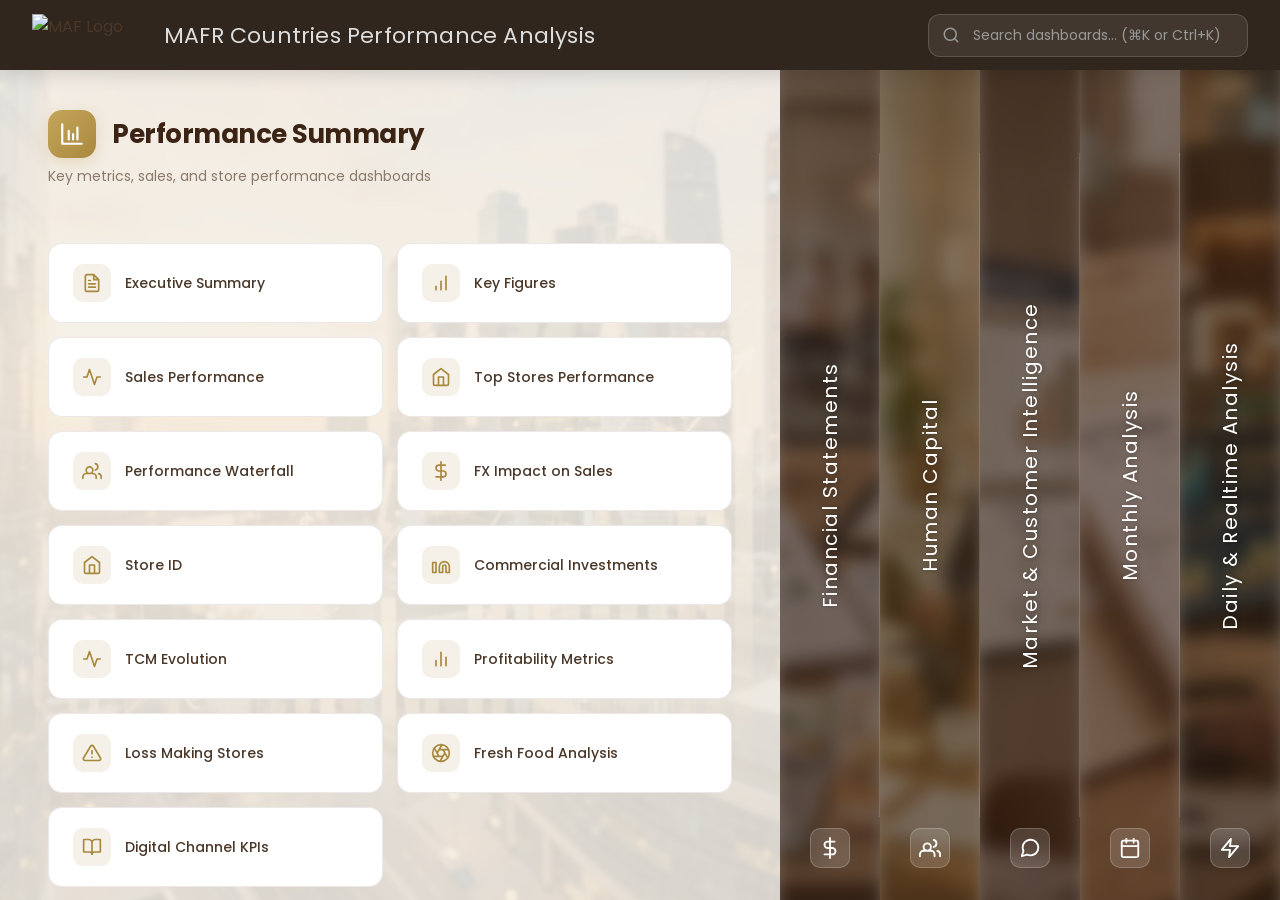
==== commit ef1fae22: "Update powerbi-template.html" ====
--- a/powerbi-template.html
+++ b/powerbi-template.html
@@ -1574,7 +1574,7 @@
   <header class="header">
     <div class="header-left">
       <!-- Note: In Power BI you usually need an absolute URL for images if they aren't Base64 -->
-      <!-- <img src="https://your-domain.com/img/MAF-logo.png" alt="MAF Logo" class="header-logo"> -->
+      <img src="https://raw.githubusercontent.com/bhavinks84/PBIMenu/refs/heads/main/img/MAF-logo.png" alt="MAF Logo" class="header-logo">
       <h1 class="header-title">MAFR Countries Performance Analysis</h1>
     </div>
     <div class="search-container">
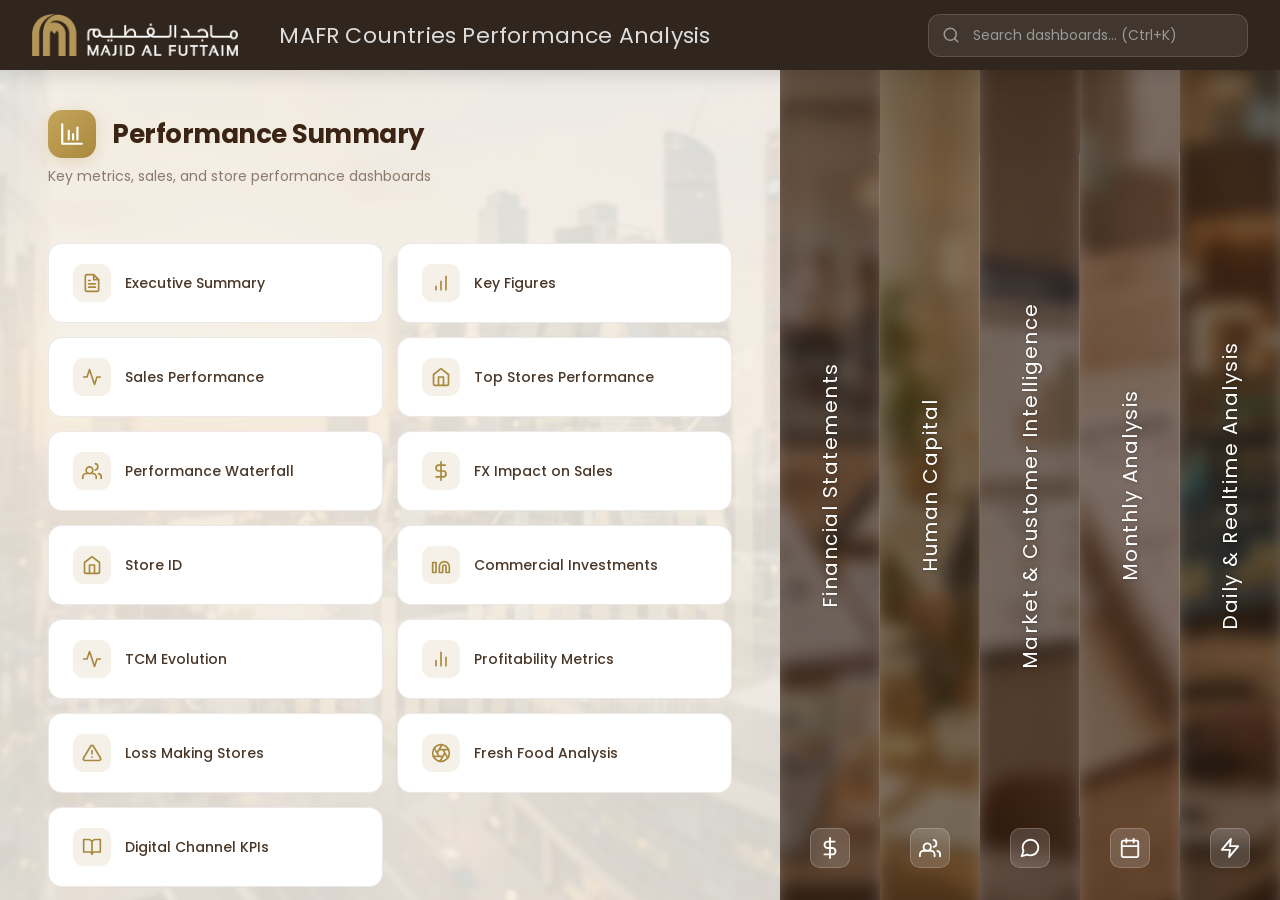
==== commit 441f9656: "DAX Update" ====
--- a/powerbi-template.html
+++ b/powerbi-template.html
@@ -1,1828 +1,47 @@
-<!DOCTYPE html>
-<html lang="en">
-<head>
-  <meta charset="UTF-8">
-  <meta name="viewport" content="width=device-width, initial-scale=1.0">
-  <title>MAFR Countries Performance Analysis</title>
-  <style>
-/* ===== MAF Navigation Landing Page ===== */
-/* Google Font - Poppins */
-@import url('https://fonts.googleapis.com/css2?family=Poppins:wght@300;400;500;600;700;800&display=swap');
-
-/* ===== Design Tokens ===== */
-:root {
-  --color-primary-brown: #3C2415;
-  --color-primary-dark: #2A1A0E;
-  --color-gold: #C5A55A;
-  --color-gold-light: #D4BA7A;
-  --color-gold-dark: #A8893E;
-  --color-cream: #F5F0E8;
-  --color-cream-light: #FAF7F2;
-  --color-white: #FFFFFF;
-  --color-body-text: #4A3728;
-  --color-text-light: #8B7A6B;
-  --color-border: rgba(60, 36, 21, 0.1);
-  --color-card-shadow: rgba(60, 36, 21, 0.08);
-  --color-overlay-collapsed: rgba(60, 36, 21, 0.55);
-  --color-overlay-active: rgba(245, 240, 232, 0.88);
-
-  --font-family: 'Poppins', sans-serif;
-  --transition-speed: 0.6s;
-  --transition-ease: cubic-bezier(0.4, 0, 0.2, 1);
-
-  --header-height: 70px;
-  --collapsed-width: 100px;
-}
-
-/* ===== Reset & Base ===== */
-*,
-*::before,
-*::after {
-  margin: 0;
-  padding: 0;
-  box-sizing: border-box;
-}
-
-html,
-body {
-  height: 100%;
-  overflow: hidden;
-  font-family: var(--font-family);
-  background: var(--color-cream);
-  color: var(--color-body-text);
-}
-
-/* ===== Header ===== */
-.header {
-  position: fixed;
-  top: 0;
-  left: 0;
-  right: 0;
-  height: var(--header-height);
-  background: #31261d;
-  border-bottom: none;
-  display: flex;
-  align-items: center;
-  justify-content: space-between;
-  padding: 0 32px;
-  z-index: 100;
-  box-shadow: 0 2px 20px rgba(0, 0, 0, 0.15);
-}
-
-.header-left {
-  display: flex;
-  align-items: center;
-  gap: 16px;
-}
-
-.header-logo {
-  height: 42px;
-  width: auto;
-}
-
-.header-title {
-  font-size: 22px;
-  font-weight: 400;
-  color: #DDD;
-  letter-spacing: 0.2px;
-  margin-left: 25px;
-}
-
-.header-title span {
-  font-weight: 300;
-  color: #999;
-}
-
-/* ===== Search ===== */
-.search-container {
-  position: relative;
-  width: 320px;
-}
-
-.search-input {
-  width: 100%;
-  padding: 10px 16px 10px 44px;
-  border: 1.5px solid rgba(255, 255, 255, 0.15);
-  border-radius: 12px;
-  background: rgba(255, 255, 255, 0.08);
-  font-family: var(--font-family);
-  font-size: 14px;
-  color: #EEE;
-  outline: none;
-  transition: all 0.3s ease;
-}
-
-.search-input::placeholder {
-  color: #999;
-}
-
-.search-input:focus {
-  border-color: var(--color-gold);
-  background: rgba(255, 255, 255, 0.12);
-  box-shadow: 0 0 0 3px rgba(197, 165, 90, 0.15);
-}
-
-.search-icon {
-  position: absolute;
-  left: 14px;
-  top: 50%;
-  transform: translateY(-50%);
-  color: #999;
-  font-size: 18px;
-  pointer-events: none;
-}
-
-.search-clear {
-  position: absolute;
-  right: 12px;
-  top: 50%;
-  transform: translateY(-50%);
-  background: none;
-  border: none;
-  color: #999;
-  cursor: pointer;
-  font-size: 16px;
-  display: none;
-  padding: 4px;
-  border-radius: 50%;
-  transition: all 0.2s;
-}
-
-.search-clear:hover {
-  background: rgba(255, 255, 255, 0.1);
-  color: #EEE;
-}
-
-.search-clear.visible {
-  display: flex;
-}
-
-/* ===== Accordion Container ===== */
-.accordion-container {
-  display: flex;
-  height: calc(100vh - var(--header-height));
-  margin-top: var(--header-height);
-  overflow: hidden;
-}
-
-/* ===== Accordion Section ===== */
-.accordion-section {
-  position: relative;
-  flex: 0 0 var(--collapsed-width);
-  height: 100%;
-  overflow: hidden;
-  cursor: pointer;
-  transition: flex var(--transition-speed) var(--transition-ease);
-}
-
-.accordion-section.active {
-  flex: 1 1 0;
-  cursor: default;
-}
-
-/* Background Image */
-.section-bg {
-  position: absolute;
-  inset: 0;
-  background-size: cover;
-  background-position: center;
-  filter: blur(8px);
-  transform: scale(1.05);
-  transition: transform 0.8s var(--transition-ease), filter 0.5s ease;
-}
-
-.accordion-section:hover:not(.active) .section-bg {
-  transform: scale(1.1);
-  filter: blur(2px);
-}
-
-.accordion-section.active .section-bg {
-  filter: blur(1px);
-}
-
-/* Overlays — unique brown shade per section */
-.section-overlay-collapsed {
-  position: absolute;
-  inset: 0;
-  background: rgba(60, 36, 21, 0.6);
-  transition: opacity var(--transition-speed) var(--transition-ease);
-  z-index: 1;
-}
-
-/* Unique overlay shades for each section */
-.accordion-section[data-section="performance"] .section-overlay-collapsed {
-  background: rgba(80, 40, 15, 0.65);
-}
-
-.accordion-section[data-section="financial"] .section-overlay-collapsed {
-  background: rgba(55, 35, 25, 0.65);
-}
-
-.accordion-section[data-section="human-capital"] .section-overlay-collapsed {
-  background: rgba(70, 45, 20, 0.65);
-}
-
-.accordion-section[data-section="market"] .section-overlay-collapsed {
-  background: rgba(50, 30, 20, 0.65);
-}
-
-.accordion-section[data-section="monthly"] .section-overlay-collapsed {
-  background: rgba(65, 40, 30, 0.65);
-}
-
-.accordion-section[data-section="realtime"] .section-overlay-collapsed {
-  background: rgba(45, 28, 18, 0.65);
-}
-
-.accordion-section.active .section-overlay-collapsed {
-  opacity: 0;
-  pointer-events: none;
-}
-
-.section-overlay-active {
-  position: absolute;
-  inset: 0;
-  background: var(--color-overlay-active);
-  opacity: 0;
-  transition: opacity var(--transition-speed) var(--transition-ease);
-  z-index: 1;
-}
-
-.accordion-section.active .section-overlay-active {
-  opacity: 1;
-}
-
-/* ===== Collapsed State ===== */
-.collapsed-content {
-  position: absolute;
-  inset: 0;
-  z-index: 2;
-  display: flex;
-  flex-direction: column;
-  align-items: center;
-  justify-content: center;
-  transition: opacity 0.3s ease;
-}
-
-.accordion-section.active .collapsed-content {
-  opacity: 0;
-  pointer-events: none;
-}
-
-.collapsed-icon {
-  position: absolute;
-  bottom: 32px;
-  left: 50%;
-  transform: translateX(-50%);
-  width: 40px;
-  height: 40px;
-  display: flex;
-  align-items: center;
-  justify-content: center;
-  background: rgba(255, 255, 255, 0.15);
-  border-radius: 10px;
-  backdrop-filter: blur(4px);
-  border: 1px solid rgba(255, 255, 255, 0.2);
-}
-
-.collapsed-icon svg {
-  width: 22px;
-  height: 22px;
-  fill: none;
-  stroke: var(--color-white);
-  stroke-width: 2;
-  stroke-linecap: round;
-  stroke-linejoin: round;
-}
-
-.collapsed-title {
-  writing-mode: vertical-rl;
-  text-orientation: mixed;
-  transform: rotate(180deg);
-  font-size: 20px;
-  font-weight: 400;
-  color: var(--color-white);
-  letter-spacing: 1.5px;
-  text-transform: capitalize;
-  white-space: nowrap;
-  text-shadow: 0 1px 4px rgba(0, 0, 0, 0.3);
-}
-
-/* Divider between collapsed sections */
-.accordion-section:not(:last-child)::after {
-  content: '';
-  position: absolute;
-  right: 0;
-  top: 10%;
-  bottom: 10%;
-  width: 1px;
-  background: rgba(255, 255, 255, 0.15);
-  z-index: 3;
-  transition: opacity var(--transition-speed) var(--transition-ease);
-}
-
-.accordion-section.active::after {
-  opacity: 0;
-}
-
-/* ===== Active / Expanded State ===== */
-.expanded-content {
-  position: absolute;
-  inset: 0;
-  z-index: 2;
-  padding: 40px 48px;
-  display: flex;
-  flex-direction: column;
-  opacity: 0;
-  transform: translateY(12px);
-  transition: opacity 0.5s ease 0.2s, transform 0.5s ease 0.2s;
-  overflow-y: auto;
-  pointer-events: none;
-}
-
-.accordion-section.active .expanded-content {
-  opacity: 1;
-  transform: translateY(0);
-  pointer-events: auto;
-}
-
-/* Custom scrollbar */
-.expanded-content::-webkit-scrollbar {
-  width: 6px;
-}
-
-.expanded-content::-webkit-scrollbar-track {
-  background: transparent;
-}
-
-.expanded-content::-webkit-scrollbar-thumb {
-  background: var(--color-gold-light);
-  border-radius: 3px;
-}
-
-/* Section Header */
-.section-header {
-  display: flex;
-  align-items: center;
-  gap: 16px;
-  margin-bottom: 8px;
-}
-
-.section-icon {
-  width: 48px;
-  height: 48px;
-  display: flex;
-  align-items: center;
-  justify-content: center;
-  background: linear-gradient(135deg, var(--color-gold), var(--color-gold-dark));
-  border-radius: 14px;
-  box-shadow: 0 4px 14px rgba(197, 165, 90, 0.3);
-}
-
-.section-icon svg {
-  width: 26px;
-  height: 26px;
-  fill: none;
-  stroke: var(--color-white);
-  stroke-width: 2;
-  stroke-linecap: round;
-  stroke-linejoin: round;
-}
-
-.section-title {
-  font-size: 26px;
-  font-weight: 700;
-  color: var(--color-primary-brown);
-  letter-spacing: -0.5px;
-}
-
-.section-subtitle {
-  font-size: 14px;
-  font-weight: 400;
-  color: var(--color-text-light);
-  margin-bottom: 28px;
-}
-
-.section-divider {
-  width: 60px;
-  height: 3px;
-  background: linear-gradient(90deg, var(--color-gold), transparent);
-  border-radius: 2px;
-  margin-bottom: 28px;
-}
-
-/* ===== Cards Grid ===== */
-.cards-grid {
-  display: grid;
-  grid-template-columns: repeat(auto-fill, minmax(220px, 1fr));
-  gap: 14px;
-  align-content: start;
-}
-
-/* ===== Dashboard Card ===== */
-.dashboard-card {
-  position: relative;
-  background: var(--color-white);
-  border: 1px solid var(--color-border);
-  border-radius: 14px;
-  padding: 20px 20px 20px 24px;
-  cursor: pointer;
-  transition: all 0.3s ease;
-  display: flex;
-  align-items: center;
-  gap: 14px;
-  text-decoration: none;
-  color: var(--color-body-text);
-  overflow: hidden;
-}
-
-.dashboard-card::before {
-  content: '';
-  position: absolute;
-  left: 0;
-  top: 0;
-  bottom: 0;
-  width: 4px;
-  background: var(--color-gold);
-  border-radius: 0 2px 2px 0;
-  transform: scaleY(0);
-  transition: transform 0.3s var(--transition-ease);
-}
-
-.dashboard-card:hover {
-  transform: translateY(-3px);
-  box-shadow: 0 8px 30px var(--color-card-shadow);
-  border-color: var(--color-gold-light);
-}
-
-.dashboard-card:hover::before {
-  transform: scaleY(1);
-}
-
-.card-icon {
-  width: 38px;
-  height: 38px;
-  min-width: 38px;
-  display: flex;
-  align-items: center;
-  justify-content: center;
-  background: var(--color-cream);
-  border-radius: 10px;
-  transition: all 0.3s ease;
-}
-
-.dashboard-card:hover .card-icon {
-  background: linear-gradient(135deg, var(--color-gold), var(--color-gold-dark));
-}
-
-.card-icon svg {
-  width: 20px;
-  height: 20px;
-  fill: none;
-  stroke: var(--color-gold-dark);
-  stroke-width: 2;
-  stroke-linecap: round;
-  stroke-linejoin: round;
-  transition: stroke 0.3s ease;
-}
-
-.dashboard-card:hover .card-icon svg {
-  stroke: var(--color-white);
-}
-
-.card-title {
-  font-size: 14px;
-  font-weight: 500;
-  line-height: 1.3;
-  color: var(--color-body-text);
-}
-
-.card-arrow {
-  margin-left: auto;
-  opacity: 0;
-  transform: translateX(-6px);
-  transition: all 0.3s ease;
-  min-width: 24px;
-  height: 13px;
-  display: flex;
-  align-items: center;
-}
-
-.card-arrow img {
-  width: 24px;
-  height: auto;
-}
-
-.dashboard-card:hover .card-arrow {
-  opacity: 1;
-  transform: translateX(0);
-}
-
-/* ===== Card hidden by search ===== */
-.dashboard-card.hidden {
-  display: none;
-}
-
-/* ===== Card highlight from search ===== */
-.dashboard-card.search-match {
-  border-color: var(--color-gold);
-  box-shadow: 0 0 0 2px rgba(197, 165, 90, 0.2);
-}
-
-/* ===== Section with no matches ===== */
-.accordion-section.no-match .collapsed-content {
-  opacity: 0.35;
-}
-
-/* ===== Search Results Count ===== */
-.search-results-count {
-  position: fixed;
-  bottom: 24px;
-  left: 50%;
-  transform: translateX(-50%) translateY(60px);
-  background: var(--color-primary-brown);
-  color: var(--color-white);
-  padding: 10px 24px;
-  border-radius: 50px;
-  font-size: 13px;
-  font-weight: 500;
-  z-index: 200;
-  opacity: 0;
-  transition: all 0.4s var(--transition-ease);
-  pointer-events: none;
-  box-shadow: 0 8px 30px rgba(60, 36, 21, 0.2);
-}
-
-.search-results-count.visible {
-  opacity: 1;
-  transform: translateX(-50%) translateY(0);
-}
-
-/* ===== Hover strip indicator ===== */
-.accordion-section:not(.active):hover {
-  flex-basis: 140px;
-}
-
-.accordion-section:not(.active):hover .collapsed-icon {
-  background: rgba(255, 255, 255, 0.25);
-}
-
-/* ===== Responsive ===== */
-@media (max-width: 768px) {
-  .header {
-    padding: 0 16px;
-  }
-
-  .header-title {
-    font-size: 14px;
-  }
-
-  .header-title span {
-    display: none;
-  }
-
-  .search-container {
-    width: 200px;
-  }
-
-  .accordion-container {
-    flex-direction: column;
-  }
-
-  .accordion-section {
-    flex: 0 0 60px;
-  }
-
-  .accordion-section.active {
-    flex: 1 1 0;
-  }
-
-  .accordion-section:not(.active):hover {
-    flex-basis: 70px;
-  }
-
-  .collapsed-content {
-    flex-direction: row;
-    gap: 12px;
-  }
-
-  .collapsed-title {
-    writing-mode: horizontal-tb;
-    transform: none;
-    font-size: 12px;
-  }
-
-  .accordion-section:not(:last-child)::after {
-    right: 10%;
-    left: 10%;
-    top: auto;
-    bottom: 0;
-    width: auto;
-    height: 1px;
-  }
-
-  .expanded-content {
-    padding: 24px;
-  }
-
-  .cards-grid {
-    grid-template-columns: 1fr;
-  }
-
-  .section-title {
-    font-size: 20px;
-  }
-}
-
-/* ===== Animations ===== */
-@keyframes fadeInUp {
-  from {
-    opacity: 0;
-    transform: translateY(16px);
-  }
-
-  to {
-    opacity: 1;
-    transform: translateY(0);
-  }
-}
-
-.accordion-section.active .dashboard-card {
-  animation: fadeInUp 0.4s ease forwards;
-}
-
-.accordion-section.active .dashboard-card:nth-child(1) {
-  animation-delay: 0.05s;
-}
-
-.accordion-section.active .dashboard-card:nth-child(2) {
-  animation-delay: 0.08s;
-}
-
-.accordion-section.active .dashboard-card:nth-child(3) {
-  animation-delay: 0.11s;
-}
-
-.accordion-section.active .dashboard-card:nth-child(4) {
-  animation-delay: 0.14s;
-}
-
-.accordion-section.active .dashboard-card:nth-child(5) {
-  animation-delay: 0.17s;
-}
-
-.accordion-section.active .dashboard-card:nth-child(6) {
-  animation-delay: 0.20s;
-}
-
-.accordion-section.active .dashboard-card:nth-child(7) {
-  animation-delay: 0.23s;
-}
-
-.accordion-section.active .dashboard-card:nth-child(8) {
-  animation-delay: 0.26s;
-}
-
-.accordion-section.active .dashboard-card:nth-child(9) {
-  animation-delay: 0.29s;
-}
-
-.accordion-section.active .dashboard-card:nth-child(10) {
-  animation-delay: 0.32s;
-}
-
-.accordion-section.active .dashboard-card:nth-child(11) {
-  animation-delay: 0.35s;
-}
-
-.accordion-section.active .dashboard-card:nth-child(12) {
-  animation-delay: 0.38s;
-}
-
-.accordion-section.active .dashboard-card:nth-child(13) {
-  animation-delay: 0.41s;
-}
-
-.accordion-section.active .dashboard-card:nth-child(14) {
-  animation-delay: 0.44s;
-}
-
-.accordion-section.active .dashboard-card:nth-child(15) {
-  animation-delay: 0.47s;
-}
-  </style>
-  <script>
-    // This is where Power BI will inject data via DAX string manipulation.
-    // For local testing, we provide the sample JSON fallback.
-    const PBI_JSON_STRING = /*PBI_DATA_START*/'[{"SectionId": "performance", "SectionTitle": "Performance Summary", "SectionSubtitle": "Key metrics, sales, and store performance dashboards", "SectionBgImage": "img/bg_performance.png", "SectionIconSVGPath": "<path d=\"M3 3v18h18M9 17V9m4 8v-5m4 5V6\" />", "DashboardURL": "#", "DashboardIconSVGPath": "<path\n                  d=\"M14 2H6a2 2 0 0 0-2 2v16a2 2 0 0 0 2 2h12a2 2 0 0 0 2-2V8l-6-6zM14 2v6h6M16 13H8m8 4H8m2-8H8\" />", "DashboardTitle": "Executive Summary"}, {"SectionId": "performance", "SectionTitle": "Performance Summary", "SectionSubtitle": "Key metrics, sales, and store performance dashboards", "SectionBgImage": "img/bg_performance.png", "SectionIconSVGPath": "<path d=\"M3 3v18h18M9 17V9m4 8v-5m4 5V6\" />", "DashboardURL": "#", "DashboardIconSVGPath": "<path d=\"M12 20V10m6 10V4M6 20v-4\" />", "DashboardTitle": "Key Figures"}, {"SectionId": "performance", "SectionTitle": "Performance Summary", "SectionSubtitle": "Key metrics, sales, and store performance dashboards", "SectionBgImage": "img/bg_performance.png", "SectionIconSVGPath": "<path d=\"M3 3v18h18M9 17V9m4 8v-5m4 5V6\" />", "DashboardURL": "#", "DashboardIconSVGPath": "<path d=\"M22 12h-4l-3 9L9 3l-3 9H2\" />", "DashboardTitle": "Sales Performance"}, {"SectionId": "performance", "SectionTitle": "Performance Summary", "SectionSubtitle": "Key metrics, sales, and store performance dashboards", "SectionBgImage": "img/bg_performance.png", "SectionIconSVGPath": "<path d=\"M3 3v18h18M9 17V9m4 8v-5m4 5V6\" />", "DashboardURL": "#", "DashboardIconSVGPath": "<path d=\"M3 9l9-7 9 7v11a2 2 0 0 1-2 2H5a2 2 0 0 1-2-2z\" />\n                <polyline points=\"9 22 9 12 15 12 15 22\" />", "DashboardTitle": "Top Stores Performance"}, {"SectionId": "performance", "SectionTitle": "Performance Summary", "SectionSubtitle": "Key metrics, sales, and store performance dashboards", "SectionBgImage": "img/bg_performance.png", "SectionIconSVGPath": "<path d=\"M3 3v18h18M9 17V9m4 8v-5m4 5V6\" />", "DashboardURL": "#", "DashboardIconSVGPath": "<path\n                  d=\"M17 21v-2a4 4 0 0 0-4-4H5a4 4 0 0 0-4 4v2M23 21v-2a4 4 0 0 0-3-3.87M16 3.13a4 4 0 0 1 0 7.75M9 7a4 4 0 1 0 0 8 4 4 0 0 0 0-8z\" />", "DashboardTitle": "Performance Waterfall"}, {"SectionId": "performance", "SectionTitle": "Performance Summary", "SectionSubtitle": "Key metrics, sales, and store performance dashboards", "SectionBgImage": "img/bg_performance.png", "SectionIconSVGPath": "<path d=\"M3 3v18h18M9 17V9m4 8v-5m4 5V6\" />", "DashboardURL": "#", "DashboardIconSVGPath": "<path d=\"M12 1v22M17 5H9.5a3.5 3.5 0 0 0 0 7h5a3.5 3.5 0 0 1 0 7H6\" />", "DashboardTitle": "FX Impact on Sales"}, {"SectionId": "performance", "SectionTitle": "Performance Summary", "SectionSubtitle": "Key metrics, sales, and store performance dashboards", "SectionBgImage": "img/bg_performance.png", "SectionIconSVGPath": "<path d=\"M3 3v18h18M9 17V9m4 8v-5m4 5V6\" />", "DashboardURL": "#", "DashboardIconSVGPath": "<path d=\"M3 9l9-7 9 7v11a2 2 0 0 1-2 2H5a2 2 0 0 1-2-2z\" />\n                <polyline points=\"9 22 9 12 15 12 15 22\" />", "DashboardTitle": "Store ID"}, {"SectionId": "performance", "SectionTitle": "Performance Summary", "SectionSubtitle": "Key metrics, sales, and store performance dashboards", "SectionBgImage": "img/bg_performance.png", "SectionIconSVGPath": "<path d=\"M3 3v18h18M9 17V9m4 8v-5m4 5V6\" />", "DashboardURL": "#", "DashboardIconSVGPath": "<path d=\"M16 8a6 6 0 0 1 6 6v7h-4v-7a2 2 0 0 0-4 0v7h-4v-7a6 6 0 0 1 6-6zM2 9h4v12H2z\" />", "DashboardTitle": "Commercial Investments"}, {"SectionId": "performance", "SectionTitle": "Performance Summary", "SectionSubtitle": "Key metrics, sales, and store performance dashboards", "SectionBgImage": "img/bg_performance.png", "SectionIconSVGPath": "<path d=\"M3 3v18h18M9 17V9m4 8v-5m4 5V6\" />", "DashboardURL": "#", "DashboardIconSVGPath": "<path d=\"M22 12h-4l-3 9L9 3l-3 9H2\" />", "DashboardTitle": "TCM Evolution"}, {"SectionId": "performance", "SectionTitle": "Performance Summary", "SectionSubtitle": "Key metrics, sales, and store performance dashboards", "SectionBgImage": "img/bg_performance.png", "SectionIconSVGPath": "<path d=\"M3 3v18h18M9 17V9m4 8v-5m4 5V6\" />", "DashboardURL": "#", "DashboardIconSVGPath": "<path d=\"M18 20V10m-6 10V4M6 20v-6\" />", "DashboardTitle": "Profitability Metrics"}, {"SectionId": "performance", "SectionTitle": "Performance Summary", "SectionSubtitle": "Key metrics, sales, and store performance dashboards", "SectionBgImage": "img/bg_performance.png", "SectionIconSVGPath": "<path d=\"M3 3v18h18M9 17V9m4 8v-5m4 5V6\" />", "DashboardURL": "#", "DashboardIconSVGPath": "<path\n                  d=\"M10.29 3.86L1.82 18a2 2 0 0 0 1.71 3h16.94a2 2 0 0 0 1.71-3L13.71 3.86a2 2 0 0 0-3.42 0zM12 9v4m0 4h.01\" />", "DashboardTitle": "Loss Making Stores"}, {"SectionId": "performance", "SectionTitle": "Performance Summary", "SectionSubtitle": "Key metrics, sales, and store performance dashboards", "SectionBgImage": "img/bg_performance.png", "SectionIconSVGPath": "<path d=\"M3 3v18h18M9 17V9m4 8v-5m4 5V6\" />", "DashboardURL": "#", "DashboardIconSVGPath": "<path d=\"M12 22c5.523 0 10-4.477 10-10S17.523 2 12 2 2 6.477 2 12s4.477 10 10 10z\" />\n                <path\n                  d=\"M14.31 8l5.74 9.94M9.69 8h11.48M7.38 12l5.74-9.94M9.69 16L3.95 6.06M14.31 16H2.83M16.62 12l-5.74 9.94\" />", "DashboardTitle": "Fresh Food Analysis"}, {"SectionId": "performance", "SectionTitle": "Performance Summary", "SectionSubtitle": "Key metrics, sales, and store performance dashboards", "SectionBgImage": "img/bg_performance.png", "SectionIconSVGPath": "<path d=\"M3 3v18h18M9 17V9m4 8v-5m4 5V6\" />", "DashboardURL": "#", "DashboardIconSVGPath": "<path d=\"M2 3h6a4 4 0 0 1 4 4v14a3 3 0 0 0-3-3H2zM22 3h-6a4 4 0 0 0-4 4v14a3 3 0 0 1 3-3h7z\" />", "DashboardTitle": "Digital Channel KPIs"}, {"SectionId": "financial", "SectionTitle": "Financial Statements", "SectionSubtitle": "P&L, balance sheet, and financial reporting dashboards", "SectionBgImage": "img/bg_financial.png", "SectionIconSVGPath": "<path d=\"M12 1v22M17 5H9.5a3.5 3.5 0 0 0 0 7h5a3.5 3.5 0 0 1 0 7H6\" />", "DashboardURL": "#", "DashboardIconSVGPath": "<path\n                  d=\"M14 2H6a2 2 0 0 0-2 2v16a2 2 0 0 0 2 2h12a2 2 0 0 0 2-2V8l-6-6zM14 2v6h6M16 13H8m8 4H8m2-8H8\" />", "DashboardTitle": "P&L Statement"}, {"SectionId": "financial", "SectionTitle": "Financial Statements", "SectionSubtitle": "P&L, balance sheet, and financial reporting dashboards", "SectionBgImage": "img/bg_financial.png", "SectionIconSVGPath": "<path d=\"M12 1v22M17 5H9.5a3.5 3.5 0 0 0 0 7h5a3.5 3.5 0 0 1 0 7H6\" />", "DashboardURL": "#", "DashboardIconSVGPath": "<path d=\"M4 4h16c1.1 0 2 .9 2 2v12c0 1.1-.9 2-2 2H4c-1.1 0-2-.9-2-2V6c0-1.1.9-2 2-2z\" />\n                <polyline points=\"22,6 12,13 2,6\" />", "DashboardTitle": "Balance Sheet"}, {"SectionId": "financial", "SectionTitle": "Financial Statements", "SectionSubtitle": "P&L, balance sheet, and financial reporting dashboards", "SectionBgImage": "img/bg_financial.png", "SectionIconSVGPath": "<path d=\"M12 1v22M17 5H9.5a3.5 3.5 0 0 0 0 7h5a3.5 3.5 0 0 1 0 7H6\" />", "DashboardURL": "#", "DashboardIconSVGPath": "<path d=\"M22 12h-4l-3 9L9 3l-3 9H2\" />", "DashboardTitle": "Cash Flow"}, {"SectionId": "financial", "SectionTitle": "Financial Statements", "SectionSubtitle": "P&L, balance sheet, and financial reporting dashboards", "SectionBgImage": "img/bg_financial.png", "SectionIconSVGPath": "<path d=\"M12 1v22M17 5H9.5a3.5 3.5 0 0 0 0 7h5a3.5 3.5 0 0 1 0 7H6\" />", "DashboardURL": "#", "DashboardIconSVGPath": "<path d=\"M12 20V10m6 10V4M6 20v-4\" />", "DashboardTitle": "Budget vs Actual"}, {"SectionId": "human-capital", "SectionTitle": "Human Capital", "SectionSubtitle": "Workforce analytics, attrition, talent, and training dashboards", "SectionBgImage": "img/bg_human_capital.png", "SectionIconSVGPath": "<path d=\"M17 21v-2a4 4 0 0 0-4-4H5a4 4 0 0 0-4 4v2M9 7a4 4 0 1 0 0 8 4 4 0 0 0 0-8zM23 21v-2a4 4 0 0 0-3-3.87M16 3.13a4 4 0 0 1 0 7.75\" />", "DashboardURL": "#", "DashboardIconSVGPath": "<path d=\"M20 21v-2a4 4 0 0 0-4-4H8a4 4 0 0 0-4 4v2M12 3a4 4 0 1 0 0 8 4 4 0 0 0 0-8z\" />", "DashboardTitle": "Headcount Analysis"}, {"SectionId": "human-capital", "SectionTitle": "Human Capital", "SectionSubtitle": "Workforce analytics, attrition, talent, and training dashboards", "SectionBgImage": "img/bg_human_capital.png", "SectionIconSVGPath": "<path d=\"M17 21v-2a4 4 0 0 0-4-4H5a4 4 0 0 0-4 4v2M9 7a4 4 0 1 0 0 8 4 4 0 0 0 0-8zM23 21v-2a4 4 0 0 0-3-3.87M16 3.13a4 4 0 0 1 0 7.75\" />", "DashboardURL": "#", "DashboardIconSVGPath": "<path d=\"M16 21v-2a4 4 0 0 0-4-4H5a4 4 0 0 0-4 4v2M8.56 3.44a5 5 0 0 1 0 7.12M18 8A6 6 0 0 1 6 8\" />", "DashboardTitle": "Attrition Dashboard"}, {"SectionId": "human-capital", "SectionTitle": "Human Capital", "SectionSubtitle": "Workforce analytics, attrition, talent, and training dashboards", "SectionBgImage": "img/bg_human_capital.png", "SectionIconSVGPath": "<path d=\"M17 21v-2a4 4 0 0 0-4-4H5a4 4 0 0 0-4 4v2M9 7a4 4 0 1 0 0 8 4 4 0 0 0 0-8zM23 21v-2a4 4 0 0 0-3-3.87M16 3.13a4 4 0 0 1 0 7.75\" />", "DashboardURL": "#", "DashboardIconSVGPath": "<path d=\"M22 11.08V12a10 10 0 1 1-5.93-9.14\" />\n                <polyline points=\"22 4 12 14.01 9 11.01\" />", "DashboardTitle": "Talent Pipeline"}, {"SectionId": "human-capital", "SectionTitle": "Human Capital", "SectionSubtitle": "Workforce analytics, attrition, talent, and training dashboards", "SectionBgImage": "img/bg_human_capital.png", "SectionIconSVGPath": "<path d=\"M17 21v-2a4 4 0 0 0-4-4H5a4 4 0 0 0-4 4v2M9 7a4 4 0 1 0 0 8 4 4 0 0 0 0-8zM23 21v-2a4 4 0 0 0-3-3.87M16 3.13a4 4 0 0 1 0 7.75\" />", "DashboardURL": "#", "DashboardIconSVGPath": "<path d=\"M2 3h6a4 4 0 0 1 4 4v14a3 3 0 0 0-3-3H2zM22 3h-6a4 4 0 0 0-4 4v14a3 3 0 0 1 3-3h7z\" />", "DashboardTitle": "Training Metrics"}, {"SectionId": "market", "SectionTitle": "Market & Customer Intelligence", "SectionSubtitle": "NPS, market share, customer insights, and marketing mix dashboards", "SectionBgImage": "img/bg_market.png", "SectionIconSVGPath": "<path d=\"M21 11.5a8.38 8.38 0 0 1-.9 3.8 8.5 8.5 0 0 1-7.6 4.7 8.38 8.38 0 0 1-3.8-.9L3 21l1.9-5.7a8.38 8.38 0 0 1-.9-3.8 8.5 8.5 0 0 1 4.7-7.6 8.38 8.38 0 0 1 3.8-.9h.5a8.48 8.48 0 0 1 8 8v.5z\" />", "DashboardURL": "#", "DashboardIconSVGPath": "<path d=\"M22 11.08V12a10 10 0 1 1-5.93-9.14\" />\n                <polyline points=\"22 4 12 14.01 9 11.01\" />", "DashboardTitle": "NPS Performance"}, {"SectionId": "market", "SectionTitle": "Market & Customer Intelligence", "SectionSubtitle": "NPS, market share, customer insights, and marketing mix dashboards", "SectionBgImage": "img/bg_market.png", "SectionIconSVGPath": "<path d=\"M21 11.5a8.38 8.38 0 0 1-.9 3.8 8.5 8.5 0 0 1-7.6 4.7 8.38 8.38 0 0 1-3.8-.9L3 21l1.9-5.7a8.38 8.38 0 0 1-.9-3.8 8.5 8.5 0 0 1 4.7-7.6 8.38 8.38 0 0 1 3.8-.9h.5a8.48 8.48 0 0 1 8 8v.5z\" />", "DashboardURL": "#", "DashboardIconSVGPath": "<path d=\"M18 20V10m-6 10V4M6 20v-6\" />", "DashboardTitle": "Nielsen Market Share"}, {"SectionId": "market", "SectionTitle": "Market & Customer Intelligence", "SectionSubtitle": "NPS, market share, customer insights, and marketing mix dashboards", "SectionBgImage": "img/bg_market.png", "SectionIconSVGPath": "<path d=\"M21 11.5a8.38 8.38 0 0 1-.9 3.8 8.5 8.5 0 0 1-7.6 4.7 8.38 8.38 0 0 1-3.8-.9L3 21l1.9-5.7a8.38 8.38 0 0 1-.9-3.8 8.5 8.5 0 0 1 4.7-7.6 8.38 8.38 0 0 1 3.8-.9h.5a8.48 8.48 0 0 1 8 8v.5z\" />", "DashboardURL": "#", "DashboardIconSVGPath": "<path d=\"M21 10c0 7-9 13-9 13s-9-6-9-13a9 9 0 0 1 18 0z\" />\n                <circle cx=\"12\" cy=\"10\" r=\"3\" />", "DashboardTitle": "Dubai Zones Profiling"}, {"SectionId": "market", "SectionTitle": "Market & Customer Intelligence", "SectionSubtitle": "NPS, market share, customer insights, and marketing mix dashboards", "SectionBgImage": "img/bg_market.png", "SectionIconSVGPath": "<path d=\"M21 11.5a8.38 8.38 0 0 1-.9 3.8 8.5 8.5 0 0 1-7.6 4.7 8.38 8.38 0 0 1-3.8-.9L3 21l1.9-5.7a8.38 8.38 0 0 1-.9-3.8 8.5 8.5 0 0 1 4.7-7.6 8.38 8.38 0 0 1 3.8-.9h.5a8.48 8.48 0 0 1 8 8v.5z\" />", "DashboardURL": "#", "DashboardIconSVGPath": "<path d=\"M12 20V10m6 10V4M6 20v-4\" />", "DashboardTitle": "GFK Market Share"}, {"SectionId": "market", "SectionTitle": "Market & Customer Intelligence", "SectionSubtitle": "NPS, market share, customer insights, and marketing mix dashboards", "SectionBgImage": "img/bg_market.png", "SectionIconSVGPath": "<path d=\"M21 11.5a8.38 8.38 0 0 1-.9 3.8 8.5 8.5 0 0 1-7.6 4.7 8.38 8.38 0 0 1-3.8-.9L3 21l1.9-5.7a8.38 8.38 0 0 1-.9-3.8 8.5 8.5 0 0 1 4.7-7.6 8.38 8.38 0 0 1 3.8-.9h.5a8.48 8.48 0 0 1 8 8v.5z\" />", "DashboardURL": "#", "DashboardIconSVGPath": "<path d=\"M20 21v-2a4 4 0 0 0-4-4H8a4 4 0 0 0-4 4v2M12 3a4 4 0 1 0 0 8 4 4 0 0 0 0-8z\" />", "DashboardTitle": "Customers Insights"}, {"SectionId": "market", "SectionTitle": "Market & Customer Intelligence", "SectionSubtitle": "NPS, market share, customer insights, and marketing mix dashboards", "SectionBgImage": "img/bg_market.png", "SectionIconSVGPath": "<path d=\"M21 11.5a8.38 8.38 0 0 1-.9 3.8 8.5 8.5 0 0 1-7.6 4.7 8.38 8.38 0 0 1-3.8-.9L3 21l1.9-5.7a8.38 8.38 0 0 1-.9-3.8 8.5 8.5 0 0 1 4.7-7.6 8.38 8.38 0 0 1 3.8-.9h.5a8.48 8.48 0 0 1 8 8v.5z\" />", "DashboardURL": "#", "DashboardIconSVGPath": "<path d=\"M22 12h-4l-3 9L9 3l-3 9H2\" />", "DashboardTitle": "MMM CG & FFD"}, {"SectionId": "market", "SectionTitle": "Market & Customer Intelligence", "SectionSubtitle": "NPS, market share, customer insights, and marketing mix dashboards", "SectionBgImage": "img/bg_market.png", "SectionIconSVGPath": "<path d=\"M21 11.5a8.38 8.38 0 0 1-.9 3.8 8.5 8.5 0 0 1-7.6 4.7 8.38 8.38 0 0 1-3.8-.9L3 21l1.9-5.7a8.38 8.38 0 0 1-.9-3.8 8.5 8.5 0 0 1 4.7-7.6 8.38 8.38 0 0 1 3.8-.9h.5a8.48 8.48 0 0 1 8 8v.5z\" />", "DashboardURL": "#", "DashboardIconSVGPath": "<path d=\"M22 11.08V12a10 10 0 1 1-5.93-9.14\" />\n                <polyline points=\"22 4 12 14.01 9 11.01\" />", "DashboardTitle": "Top Down NPS"}, {"SectionId": "market", "SectionTitle": "Market & Customer Intelligence", "SectionSubtitle": "NPS, market share, customer insights, and marketing mix dashboards", "SectionBgImage": "img/bg_market.png", "SectionIconSVGPath": "<path d=\"M21 11.5a8.38 8.38 0 0 1-.9 3.8 8.5 8.5 0 0 1-7.6 4.7 8.38 8.38 0 0 1-3.8-.9L3 21l1.9-5.7a8.38 8.38 0 0 1-.9-3.8 8.5 8.5 0 0 1 4.7-7.6 8.38 8.38 0 0 1 3.8-.9h.5a8.48 8.48 0 0 1 8 8v.5z\" />", "DashboardURL": "#", "DashboardIconSVGPath": "<path d=\"M12 1v22M17 5H9.5a3.5 3.5 0 0 0 0 7h5a3.5 3.5 0 0 1 0 7H6\" />", "DashboardTitle": "MMM Total Sales"}, {"SectionId": "monthly", "SectionTitle": "Monthly Analysis", "SectionSubtitle": "Monthly trends, year-over-year, and regional performance dashboards", "SectionBgImage": "img/bg_monthly.png", "SectionIconSVGPath": "<path d=\"M19 4H5a2 2 0 0 0-2 2v14a2 2 0 0 0 2 2h14a2 2 0 0 0 2-2V6a2 2 0 0 0-2-2zM16 2v4M8 2v4M3 10h18\" />", "DashboardURL": "#", "DashboardIconSVGPath": "<path d=\"M22 12h-4l-3 9L9 3l-3 9H2\" />", "DashboardTitle": "Monthly Trends"}, {"SectionId": "monthly", "SectionTitle": "Monthly Analysis", "SectionSubtitle": "Monthly trends, year-over-year, and regional performance dashboards", "SectionBgImage": "img/bg_monthly.png", "SectionIconSVGPath": "<path d=\"M19 4H5a2 2 0 0 0-2 2v14a2 2 0 0 0 2 2h14a2 2 0 0 0 2-2V6a2 2 0 0 0-2-2zM16 2v4M8 2v4M3 10h18\" />", "DashboardURL": "#", "DashboardIconSVGPath": "<path d=\"M18 20V10m-6 10V4M6 20v-6\" />", "DashboardTitle": "YoY Comparison"}, {"SectionId": "monthly", "SectionTitle": "Monthly Analysis", "SectionSubtitle": "Monthly trends, year-over-year, and regional performance dashboards", "SectionBgImage": "img/bg_monthly.png", "SectionIconSVGPath": "<path d=\"M19 4H5a2 2 0 0 0-2 2v14a2 2 0 0 0 2 2h14a2 2 0 0 0 2-2V6a2 2 0 0 0-2-2zM16 2v4M8 2v4M3 10h18\" />", "DashboardURL": "#", "DashboardIconSVGPath": "<path d=\"M12 22c5.523 0 10-4.477 10-10S17.523 2 12 2 2 6.477 2 12s4.477 10 10 10z\" />\n                <polyline points=\"12 6 12 12 16 14\" />", "DashboardTitle": "Seasonal Patterns"}, {"SectionId": "monthly", "SectionTitle": "Monthly Analysis", "SectionSubtitle": "Monthly trends, year-over-year, and regional performance dashboards", "SectionBgImage": "img/bg_monthly.png", "SectionIconSVGPath": "<path d=\"M19 4H5a2 2 0 0 0-2 2v14a2 2 0 0 0 2 2h14a2 2 0 0 0 2-2V6a2 2 0 0 0-2-2zM16 2v4M8 2v4M3 10h18\" />", "DashboardURL": "#", "DashboardIconSVGPath": "<path d=\"M21 10c0 7-9 13-9 13s-9-6-9-13a9 9 0 0 1 18 0z\" />\n                <circle cx=\"12\" cy=\"10\" r=\"3\" />", "DashboardTitle": "Regional Breakdown"}, {"SectionId": "realtime", "SectionTitle": "Daily & Realtime Analysis", "SectionSubtitle": "Live sales, stock, operations, and e-commerce monitoring dashboards", "SectionBgImage": "img/bg_realtime.png", "SectionIconSVGPath": "<path d=\"M13 2L3 14h9l-1 8 10-12h-9l1-8z\" />", "DashboardURL": "#", "DashboardIconSVGPath": "<path d=\"M12 22c5.523 0 10-4.477 10-10S17.523 2 12 2 2 6.477 2 12s4.477 10 10 10z\" />\n                <polyline points=\"12 6 12 12 16 14\" />", "DashboardTitle": "Real Time Total Sales"}, {"SectionId": "realtime", "SectionTitle": "Daily & Realtime Analysis", "SectionSubtitle": "Live sales, stock, operations, and e-commerce monitoring dashboards", "SectionBgImage": "img/bg_realtime.png", "SectionIconSVGPath": "<path d=\"M13 2L3 14h9l-1 8 10-12h-9l1-8z\" />", "DashboardURL": "#", "DashboardIconSVGPath": "<path\n                  d=\"M19 4H5a2 2 0 0 0-2 2v14a2 2 0 0 0 2 2h14a2 2 0 0 0 2-2V6a2 2 0 0 0-2-2zM16 2v4M8 2v4M3 10h18\" />", "DashboardTitle": "Total Sales As of Yesterday"}, {"SectionId": "realtime", "SectionTitle": "Daily & Realtime Analysis", "SectionSubtitle": "Live sales, stock, operations, and e-commerce monitoring dashboards", "SectionBgImage": "img/bg_realtime.png", "SectionIconSVGPath": "<path d=\"M13 2L3 14h9l-1 8 10-12h-9l1-8z\" />", "DashboardURL": "#", "DashboardIconSVGPath": "<path d=\"M20.59 13.41l-7.17 7.17a2 2 0 0 1-2.83 0L2 12V2h10l8.59 8.59a2 2 0 0 1 0 2.82z\" />\n                <line x1=\"7\" y1=\"7\" x2=\"7.01\" y2=\"7\" />", "DashboardTitle": "Real Time Promo Sales"}, {"SectionId": "realtime", "SectionTitle": "Daily & Realtime Analysis", "SectionSubtitle": "Live sales, stock, operations, and e-commerce monitoring dashboards", "SectionBgImage": "img/bg_realtime.png", "SectionIconSVGPath": "<path d=\"M13 2L3 14h9l-1 8 10-12h-9l1-8z\" />", "DashboardURL": "#", "DashboardIconSVGPath": "<path\n                  d=\"M21 16V8a2 2 0 0 0-1-1.73l-7-4a2 2 0 0 0-2 0l-7 4A2 2 0 0 0 3 8v8a2 2 0 0 0 1 1.73l7 4a2 2 0 0 0 2 0l7-4A2 2 0 0 0 21 16z\" />", "DashboardTitle": "Real Time Stock"}, {"SectionId": "realtime", "SectionTitle": "Daily & Realtime Analysis", "SectionSubtitle": "Live sales, stock, operations, and e-commerce monitoring dashboards", "SectionBgImage": "img/bg_realtime.png", "SectionIconSVGPath": "<path d=\"M13 2L3 14h9l-1 8 10-12h-9l1-8z\" />", "DashboardURL": "#", "DashboardIconSVGPath": "<path d=\"M22 11.08V12a10 10 0 1 1-5.93-9.14\" />\n                <polyline points=\"22 4 12 14.01 9 11.01\" />", "DashboardTitle": "Daily Ops Performance"}, {"SectionId": "realtime", "SectionTitle": "Daily & Realtime Analysis", "SectionSubtitle": "Live sales, stock, operations, and e-commerce monitoring dashboards", "SectionBgImage": "img/bg_realtime.png", "SectionIconSVGPath": "<path d=\"M13 2L3 14h9l-1 8 10-12h-9l1-8z\" />", "DashboardURL": "#", "DashboardIconSVGPath": "<path d=\"M20.59 13.41l-7.17 7.17a2 2 0 0 1-2.83 0L2 12V2h10l8.59 8.59a2 2 0 0 1 0 2.82z\" />\n                <line x1=\"7\" y1=\"7\" x2=\"7.01\" y2=\"7\" />", "DashboardTitle": "Private Brand Daily Ops"}, {"SectionId": "realtime", "SectionTitle": "Daily & Realtime Analysis", "SectionSubtitle": "Live sales, stock, operations, and e-commerce monitoring dashboards", "SectionBgImage": "img/bg_realtime.png", "SectionIconSVGPath": "<path d=\"M13 2L3 14h9l-1 8 10-12h-9l1-8z\" />", "DashboardURL": "#", "DashboardIconSVGPath": "<path\n                  d=\"M10.29 3.86L1.82 18a2 2 0 0 0 1.71 3h16.94a2 2 0 0 0 1.71-3L13.71 3.86a2 2 0 0 0-3.42 0zM12 9v4m0 4h.01\" />", "DashboardTitle": "War on Waste"}, {"SectionId": "realtime", "SectionTitle": "Daily & Realtime Analysis", "SectionSubtitle": "Live sales, stock, operations, and e-commerce monitoring dashboards", "SectionBgImage": "img/bg_realtime.png", "SectionIconSVGPath": "<path d=\"M13 2L3 14h9l-1 8 10-12h-9l1-8z\" />", "DashboardURL": "#", "DashboardIconSVGPath": "<path d=\"M6 2L3 6v14a2 2 0 0 0 2 2h14a2 2 0 0 0 2-2V6l-3-4zM3 6h18M16 10a4 4 0 0 1-8 0\" />", "DashboardTitle": "ECommerce Analysis"}, {"SectionId": "realtime", "SectionTitle": "Daily & Realtime Analysis", "SectionSubtitle": "Live sales, stock, operations, and e-commerce monitoring dashboards", "SectionBgImage": "img/bg_realtime.png", "SectionIconSVGPath": "<path d=\"M13 2L3 14h9l-1 8 10-12h-9l1-8z\" />", "DashboardURL": "#", "DashboardIconSVGPath": "<path d=\"M20.59 13.41l-7.17 7.17a2 2 0 0 1-2.83 0L2 12V2h10l8.59 8.59a2 2 0 0 1 0 2.82z\" />\n                <line x1=\"7\" y1=\"7\" x2=\"7.01\" y2=\"7\" />", "DashboardTitle": "Promo Analysis"}]'/*PBI_DATA_END*/;
-    
-    let menuData = [];
-    try {
-      menuData = typeof PBI_JSON_STRING === "string" && PBI_JSON_STRING.length > 5 && !PBI_JSON_STRING.includes("PBI_DATA_START") 
-                 ? JSON.parse(PBI_JSON_STRING) 
-                 : [
-  {
-    "SectionId": "performance",
-    "SectionTitle": "Performance Summary",
-    "SectionSubtitle": "Key metrics, sales, and store performance dashboards",
-    "SectionBgImage": "img/bg_performance.png",
-    "SectionIconSVGPath": "<path d=\"M3 3v18h18M9 17V9m4 8v-5m4 5V6\" />",
-    "DashboardURL": "#",
-    "DashboardIconSVGPath": "<path\n                  d=\"M14 2H6a2 2 0 0 0-2 2v16a2 2 0 0 0 2 2h12a2 2 0 0 0 2-2V8l-6-6zM14 2v6h6M16 13H8m8 4H8m2-8H8\" />",
-    "DashboardTitle": "Executive Summary"
-  },
-  {
-    "SectionId": "performance",
-    "SectionTitle": "Performance Summary",
-    "SectionSubtitle": "Key metrics, sales, and store performance dashboards",
-    "SectionBgImage": "img/bg_performance.png",
-    "SectionIconSVGPath": "<path d=\"M3 3v18h18M9 17V9m4 8v-5m4 5V6\" />",
-    "DashboardURL": "#",
-    "DashboardIconSVGPath": "<path d=\"M12 20V10m6 10V4M6 20v-4\" />",
-    "DashboardTitle": "Key Figures"
-  },
-  {
-    "SectionId": "performance",
-    "SectionTitle": "Performance Summary",
-    "SectionSubtitle": "Key metrics, sales, and store performance dashboards",
-    "SectionBgImage": "img/bg_performance.png",
-    "SectionIconSVGPath": "<path d=\"M3 3v18h18M9 17V9m4 8v-5m4 5V6\" />",
-    "DashboardURL": "#",
-    "DashboardIconSVGPath": "<path d=\"M22 12h-4l-3 9L9 3l-3 9H2\" />",
-    "DashboardTitle": "Sales Performance"
-  },
-  {
-    "SectionId": "performance",
-    "SectionTitle": "Performance Summary",
-    "SectionSubtitle": "Key metrics, sales, and store performance dashboards",
-    "SectionBgImage": "img/bg_performance.png",
-    "SectionIconSVGPath": "<path d=\"M3 3v18h18M9 17V9m4 8v-5m4 5V6\" />",
-    "DashboardURL": "#",
-    "DashboardIconSVGPath": "<path d=\"M3 9l9-7 9 7v11a2 2 0 0 1-2 2H5a2 2 0 0 1-2-2z\" />\n                <polyline points=\"9 22 9 12 15 12 15 22\" />",
-    "DashboardTitle": "Top Stores Performance"
-  },
-  {
-    "SectionId": "performance",
-    "SectionTitle": "Performance Summary",
-    "SectionSubtitle": "Key metrics, sales, and store performance dashboards",
-    "SectionBgImage": "img/bg_performance.png",
-    "SectionIconSVGPath": "<path d=\"M3 3v18h18M9 17V9m4 8v-5m4 5V6\" />",
-    "DashboardURL": "#",
-    "DashboardIconSVGPath": "<path\n                  d=\"M17 21v-2a4 4 0 0 0-4-4H5a4 4 0 0 0-4 4v2M23 21v-2a4 4 0 0 0-3-3.87M16 3.13a4 4 0 0 1 0 7.75M9 7a4 4 0 1 0 0 8 4 4 0 0 0 0-8z\" />",
-    "DashboardTitle": "Performance Waterfall"
-  },
-  {
-    "SectionId": "performance",
-    "SectionTitle": "Performance Summary",
-    "SectionSubtitle": "Key metrics, sales, and store performance dashboards",
-    "SectionBgImage": "img/bg_performance.png",
-    "SectionIconSVGPath": "<path d=\"M3 3v18h18M9 17V9m4 8v-5m4 5V6\" />",
-    "DashboardURL": "#",
-    "DashboardIconSVGPath": "<path d=\"M12 1v22M17 5H9.5a3.5 3.5 0 0 0 0 7h5a3.5 3.5 0 0 1 0 7H6\" />",
-    "DashboardTitle": "FX Impact on Sales"
-  },
-  {
-    "SectionId": "performance",
-    "SectionTitle": "Performance Summary",
-    "SectionSubtitle": "Key metrics, sales, and store performance dashboards",
-    "SectionBgImage": "img/bg_performance.png",
-    "SectionIconSVGPath": "<path d=\"M3 3v18h18M9 17V9m4 8v-5m4 5V6\" />",
-    "DashboardURL": "#",
-    "DashboardIconSVGPath": "<path d=\"M3 9l9-7 9 7v11a2 2 0 0 1-2 2H5a2 2 0 0 1-2-2z\" />\n                <polyline points=\"9 22 9 12 15 12 15 22\" />",
-    "DashboardTitle": "Store ID"
-  },
-  {
-    "SectionId": "performance",
-    "SectionTitle": "Performance Summary",
-    "SectionSubtitle": "Key metrics, sales, and store performance dashboards",
-    "SectionBgImage": "img/bg_performance.png",
-    "SectionIconSVGPath": "<path d=\"M3 3v18h18M9 17V9m4 8v-5m4 5V6\" />",
-    "DashboardURL": "#",
-    "DashboardIconSVGPath": "<path d=\"M16 8a6 6 0 0 1 6 6v7h-4v-7a2 2 0 0 0-4 0v7h-4v-7a6 6 0 0 1 6-6zM2 9h4v12H2z\" />",
-    "DashboardTitle": "Commercial Investments"
-  },
-  {
-    "SectionId": "performance",
-    "SectionTitle": "Performance Summary",
-    "SectionSubtitle": "Key metrics, sales, and store performance dashboards",
-    "SectionBgImage": "img/bg_performance.png",
-    "SectionIconSVGPath": "<path d=\"M3 3v18h18M9 17V9m4 8v-5m4 5V6\" />",
-    "DashboardURL": "#",
-    "DashboardIconSVGPath": "<path d=\"M22 12h-4l-3 9L9 3l-3 9H2\" />",
-    "DashboardTitle": "TCM Evolution"
-  },
-  {
-    "SectionId": "performance",
-    "SectionTitle": "Performance Summary",
-    "SectionSubtitle": "Key metrics, sales, and store performance dashboards",
-    "SectionBgImage": "img/bg_performance.png",
-    "SectionIconSVGPath": "<path d=\"M3 3v18h18M9 17V9m4 8v-5m4 5V6\" />",
-    "DashboardURL": "#",
-    "DashboardIconSVGPath": "<path d=\"M18 20V10m-6 10V4M6 20v-6\" />",
-    "DashboardTitle": "Profitability Metrics"
-  },
-  {
-    "SectionId": "performance",
-    "SectionTitle": "Performance Summary",
-    "SectionSubtitle": "Key metrics, sales, and store performance dashboards",
-    "SectionBgImage": "img/bg_performance.png",
-    "SectionIconSVGPath": "<path d=\"M3 3v18h18M9 17V9m4 8v-5m4 5V6\" />",
-    "DashboardURL": "#",
-    "DashboardIconSVGPath": "<path\n                  d=\"M10.29 3.86L1.82 18a2 2 0 0 0 1.71 3h16.94a2 2 0 0 0 1.71-3L13.71 3.86a2 2 0 0 0-3.42 0zM12 9v4m0 4h.01\" />",
-    "DashboardTitle": "Loss Making Stores"
-  },
-  {
-    "SectionId": "performance",
-    "SectionTitle": "Performance Summary",
-    "SectionSubtitle": "Key metrics, sales, and store performance dashboards",
-    "SectionBgImage": "img/bg_performance.png",
-    "SectionIconSVGPath": "<path d=\"M3 3v18h18M9 17V9m4 8v-5m4 5V6\" />",
-    "DashboardURL": "#",
-    "DashboardIconSVGPath": "<path d=\"M12 22c5.523 0 10-4.477 10-10S17.523 2 12 2 2 6.477 2 12s4.477 10 10 10z\" />\n                <path\n                  d=\"M14.31 8l5.74 9.94M9.69 8h11.48M7.38 12l5.74-9.94M9.69 16L3.95 6.06M14.31 16H2.83M16.62 12l-5.74 9.94\" />",
-    "DashboardTitle": "Fresh Food Analysis"
-  },
-  {
-    "SectionId": "performance",
-    "SectionTitle": "Performance Summary",
-    "SectionSubtitle": "Key metrics, sales, and store performance dashboards",
-    "SectionBgImage": "img/bg_performance.png",
-    "SectionIconSVGPath": "<path d=\"M3 3v18h18M9 17V9m4 8v-5m4 5V6\" />",
-    "DashboardURL": "#",
-    "DashboardIconSVGPath": "<path d=\"M2 3h6a4 4 0 0 1 4 4v14a3 3 0 0 0-3-3H2zM22 3h-6a4 4 0 0 0-4 4v14a3 3 0 0 1 3-3h7z\" />",
-    "DashboardTitle": "Digital Channel KPIs"
-  },
-  {
-    "SectionId": "financial",
-    "SectionTitle": "Financial Statements",
-    "SectionSubtitle": "P&L, balance sheet, and financial reporting dashboards",
-    "SectionBgImage": "img/bg_financial.png",
-    "SectionIconSVGPath": "<path d=\"M12 1v22M17 5H9.5a3.5 3.5 0 0 0 0 7h5a3.5 3.5 0 0 1 0 7H6\" />",
-    "DashboardURL": "#",
-    "DashboardIconSVGPath": "<path\n                  d=\"M14 2H6a2 2 0 0 0-2 2v16a2 2 0 0 0 2 2h12a2 2 0 0 0 2-2V8l-6-6zM14 2v6h6M16 13H8m8 4H8m2-8H8\" />",
-    "DashboardTitle": "P&L Statement"
-  },
-  {
-    "SectionId": "financial",
-    "SectionTitle": "Financial Statements",
-    "SectionSubtitle": "P&L, balance sheet, and financial reporting dashboards",
-    "SectionBgImage": "img/bg_financial.png",
-    "SectionIconSVGPath": "<path d=\"M12 1v22M17 5H9.5a3.5 3.5 0 0 0 0 7h5a3.5 3.5 0 0 1 0 7H6\" />",
-    "DashboardURL": "#",
-    "DashboardIconSVGPath": "<path d=\"M4 4h16c1.1 0 2 .9 2 2v12c0 1.1-.9 2-2 2H4c-1.1 0-2-.9-2-2V6c0-1.1.9-2 2-2z\" />\n                <polyline points=\"22,6 12,13 2,6\" />",
-    "DashboardTitle": "Balance Sheet"
-  },
-  {
-    "SectionId": "financial",
-    "SectionTitle": "Financial Statements",
-    "SectionSubtitle": "P&L, balance sheet, and financial reporting dashboards",
-    "SectionBgImage": "img/bg_financial.png",
-    "SectionIconSVGPath": "<path d=\"M12 1v22M17 5H9.5a3.5 3.5 0 0 0 0 7h5a3.5 3.5 0 0 1 0 7H6\" />",
-    "DashboardURL": "#",
-    "DashboardIconSVGPath": "<path d=\"M22 12h-4l-3 9L9 3l-3 9H2\" />",
-    "DashboardTitle": "Cash Flow"
-  },
-  {
-    "SectionId": "financial",
-    "SectionTitle": "Financial Statements",
-    "SectionSubtitle": "P&L, balance sheet, and financial reporting dashboards",
-    "SectionBgImage": "img/bg_financial.png",
-    "SectionIconSVGPath": "<path d=\"M12 1v22M17 5H9.5a3.5 3.5 0 0 0 0 7h5a3.5 3.5 0 0 1 0 7H6\" />",
-    "DashboardURL": "#",
-    "DashboardIconSVGPath": "<path d=\"M12 20V10m6 10V4M6 20v-4\" />",
-    "DashboardTitle": "Budget vs Actual"
-  },
-  {
-    "SectionId": "human-capital",
-    "SectionTitle": "Human Capital",
-    "SectionSubtitle": "Workforce analytics, attrition, talent, and training dashboards",
-    "SectionBgImage": "img/bg_human_capital.png",
-    "SectionIconSVGPath": "<path d=\"M17 21v-2a4 4 0 0 0-4-4H5a4 4 0 0 0-4 4v2M9 7a4 4 0 1 0 0 8 4 4 0 0 0 0-8zM23 21v-2a4 4 0 0 0-3-3.87M16 3.13a4 4 0 0 1 0 7.75\" />",
-    "DashboardURL": "#",
-    "DashboardIconSVGPath": "<path d=\"M20 21v-2a4 4 0 0 0-4-4H8a4 4 0 0 0-4 4v2M12 3a4 4 0 1 0 0 8 4 4 0 0 0 0-8z\" />",
-    "DashboardTitle": "Headcount Analysis"
-  },
-  {
-    "SectionId": "human-capital",
-    "SectionTitle": "Human Capital",
-    "SectionSubtitle": "Workforce analytics, attrition, talent, and training dashboards",
-    "SectionBgImage": "img/bg_human_capital.png",
-    "SectionIconSVGPath": "<path d=\"M17 21v-2a4 4 0 0 0-4-4H5a4 4 0 0 0-4 4v2M9 7a4 4 0 1 0 0 8 4 4 0 0 0 0-8zM23 21v-2a4 4 0 0 0-3-3.87M16 3.13a4 4 0 0 1 0 7.75\" />",
-    "DashboardURL": "#",
-    "DashboardIconSVGPath": "<path d=\"M16 21v-2a4 4 0 0 0-4-4H5a4 4 0 0 0-4 4v2M8.56 3.44a5 5 0 0 1 0 7.12M18 8A6 6 0 0 1 6 8\" />",
-    "DashboardTitle": "Attrition Dashboard"
-  },
-  {
-    "SectionId": "human-capital",
-    "SectionTitle": "Human Capital",
-    "SectionSubtitle": "Workforce analytics, attrition, talent, and training dashboards",
-    "SectionBgImage": "img/bg_human_capital.png",
-    "SectionIconSVGPath": "<path d=\"M17 21v-2a4 4 0 0 0-4-4H5a4 4 0 0 0-4 4v2M9 7a4 4 0 1 0 0 8 4 4 0 0 0 0-8zM23 21v-2a4 4 0 0 0-3-3.87M16 3.13a4 4 0 0 1 0 7.75\" />",
-    "DashboardURL": "#",
-    "DashboardIconSVGPath": "<path d=\"M22 11.08V12a10 10 0 1 1-5.93-9.14\" />\n                <polyline points=\"22 4 12 14.01 9 11.01\" />",
-    "DashboardTitle": "Talent Pipeline"
-  },
-  {
-    "SectionId": "human-capital",
-    "SectionTitle": "Human Capital",
-    "SectionSubtitle": "Workforce analytics, attrition, talent, and training dashboards",
-    "SectionBgImage": "img/bg_human_capital.png",
-    "SectionIconSVGPath": "<path d=\"M17 21v-2a4 4 0 0 0-4-4H5a4 4 0 0 0-4 4v2M9 7a4 4 0 1 0 0 8 4 4 0 0 0 0-8zM23 21v-2a4 4 0 0 0-3-3.87M16 3.13a4 4 0 0 1 0 7.75\" />",
-    "DashboardURL": "#",
-    "DashboardIconSVGPath": "<path d=\"M2 3h6a4 4 0 0 1 4 4v14a3 3 0 0 0-3-3H2zM22 3h-6a4 4 0 0 0-4 4v14a3 3 0 0 1 3-3h7z\" />",
-    "DashboardTitle": "Training Metrics"
-  },
-  {
-    "SectionId": "market",
-    "SectionTitle": "Market & Customer Intelligence",
-    "SectionSubtitle": "NPS, market share, customer insights, and marketing mix dashboards",
-    "SectionBgImage": "img/bg_market.png",
-    "SectionIconSVGPath": "<path d=\"M21 11.5a8.38 8.38 0 0 1-.9 3.8 8.5 8.5 0 0 1-7.6 4.7 8.38 8.38 0 0 1-3.8-.9L3 21l1.9-5.7a8.38 8.38 0 0 1-.9-3.8 8.5 8.5 0 0 1 4.7-7.6 8.38 8.38 0 0 1 3.8-.9h.5a8.48 8.48 0 0 1 8 8v.5z\" />",
-    "DashboardURL": "#",
-    "DashboardIconSVGPath": "<path d=\"M22 11.08V12a10 10 0 1 1-5.93-9.14\" />\n                <polyline points=\"22 4 12 14.01 9 11.01\" />",
-    "DashboardTitle": "NPS Performance"
-  },
-  {
-    "SectionId": "market",
-    "SectionTitle": "Market & Customer Intelligence",
-    "SectionSubtitle": "NPS, market share, customer insights, and marketing mix dashboards",
-    "SectionBgImage": "img/bg_market.png",
-    "SectionIconSVGPath": "<path d=\"M21 11.5a8.38 8.38 0 0 1-.9 3.8 8.5 8.5 0 0 1-7.6 4.7 8.38 8.38 0 0 1-3.8-.9L3 21l1.9-5.7a8.38 8.38 0 0 1-.9-3.8 8.5 8.5 0 0 1 4.7-7.6 8.38 8.38 0 0 1 3.8-.9h.5a8.48 8.48 0 0 1 8 8v.5z\" />",
-    "DashboardURL": "#",
-    "DashboardIconSVGPath": "<path d=\"M18 20V10m-6 10V4M6 20v-6\" />",
-    "DashboardTitle": "Nielsen Market Share"
-  },
-  {
-    "SectionId": "market",
-    "SectionTitle": "Market & Customer Intelligence",
-    "SectionSubtitle": "NPS, market share, customer insights, and marketing mix dashboards",
-    "SectionBgImage": "img/bg_market.png",
-    "SectionIconSVGPath": "<path d=\"M21 11.5a8.38 8.38 0 0 1-.9 3.8 8.5 8.5 0 0 1-7.6 4.7 8.38 8.38 0 0 1-3.8-.9L3 21l1.9-5.7a8.38 8.38 0 0 1-.9-3.8 8.5 8.5 0 0 1 4.7-7.6 8.38 8.38 0 0 1 3.8-.9h.5a8.48 8.48 0 0 1 8 8v.5z\" />",
-    "DashboardURL": "#",
-    "DashboardIconSVGPath": "<path d=\"M21 10c0 7-9 13-9 13s-9-6-9-13a9 9 0 0 1 18 0z\" />\n                <circle cx=\"12\" cy=\"10\" r=\"3\" />",
-    "DashboardTitle": "Dubai Zones Profiling"
-  },
-  {
-    "SectionId": "market",
-    "SectionTitle": "Market & Customer Intelligence",
-    "SectionSubtitle": "NPS, market share, customer insights, and marketing mix dashboards",
-    "SectionBgImage": "img/bg_market.png",
-    "SectionIconSVGPath": "<path d=\"M21 11.5a8.38 8.38 0 0 1-.9 3.8 8.5 8.5 0 0 1-7.6 4.7 8.38 8.38 0 0 1-3.8-.9L3 21l1.9-5.7a8.38 8.38 0 0 1-.9-3.8 8.5 8.5 0 0 1 4.7-7.6 8.38 8.38 0 0 1 3.8-.9h.5a8.48 8.48 0 0 1 8 8v.5z\" />",
-    "DashboardURL": "#",
-    "DashboardIconSVGPath": "<path d=\"M12 20V10m6 10V4M6 20v-4\" />",
-    "DashboardTitle": "GFK Market Share"
-  },
-  {
-    "SectionId": "market",
-    "SectionTitle": "Market & Customer Intelligence",
-    "SectionSubtitle": "NPS, market share, customer insights, and marketing mix dashboards",
-    "SectionBgImage": "img/bg_market.png",
-    "SectionIconSVGPath": "<path d=\"M21 11.5a8.38 8.38 0 0 1-.9 3.8 8.5 8.5 0 0 1-7.6 4.7 8.38 8.38 0 0 1-3.8-.9L3 21l1.9-5.7a8.38 8.38 0 0 1-.9-3.8 8.5 8.5 0 0 1 4.7-7.6 8.38 8.38 0 0 1 3.8-.9h.5a8.48 8.48 0 0 1 8 8v.5z\" />",
-    "DashboardURL": "#",
-    "DashboardIconSVGPath": "<path d=\"M20 21v-2a4 4 0 0 0-4-4H8a4 4 0 0 0-4 4v2M12 3a4 4 0 1 0 0 8 4 4 0 0 0 0-8z\" />",
-    "DashboardTitle": "Customers Insights"
-  },
-  {
-    "SectionId": "market",
-    "SectionTitle": "Market & Customer Intelligence",
-    "SectionSubtitle": "NPS, market share, customer insights, and marketing mix dashboards",
-    "SectionBgImage": "img/bg_market.png",
-    "SectionIconSVGPath": "<path d=\"M21 11.5a8.38 8.38 0 0 1-.9 3.8 8.5 8.5 0 0 1-7.6 4.7 8.38 8.38 0 0 1-3.8-.9L3 21l1.9-5.7a8.38 8.38 0 0 1-.9-3.8 8.5 8.5 0 0 1 4.7-7.6 8.38 8.38 0 0 1 3.8-.9h.5a8.48 8.48 0 0 1 8 8v.5z\" />",
-    "DashboardURL": "#",
-    "DashboardIconSVGPath": "<path d=\"M22 12h-4l-3 9L9 3l-3 9H2\" />",
-    "DashboardTitle": "MMM CG & FFD"
-  },
-  {
-    "SectionId": "market",
-    "SectionTitle": "Market & Customer Intelligence",
-    "SectionSubtitle": "NPS, market share, customer insights, and marketing mix dashboards",
-    "SectionBgImage": "img/bg_market.png",
-    "SectionIconSVGPath": "<path d=\"M21 11.5a8.38 8.38 0 0 1-.9 3.8 8.5 8.5 0 0 1-7.6 4.7 8.38 8.38 0 0 1-3.8-.9L3 21l1.9-5.7a8.38 8.38 0 0 1-.9-3.8 8.5 8.5 0 0 1 4.7-7.6 8.38 8.38 0 0 1 3.8-.9h.5a8.48 8.48 0 0 1 8 8v.5z\" />",
-    "DashboardURL": "#",
-    "DashboardIconSVGPath": "<path d=\"M22 11.08V12a10 10 0 1 1-5.93-9.14\" />\n                <polyline points=\"22 4 12 14.01 9 11.01\" />",
-    "DashboardTitle": "Top Down NPS"
-  },
-  {
-    "SectionId": "market",
-    "SectionTitle": "Market & Customer Intelligence",
-    "SectionSubtitle": "NPS, market share, customer insights, and marketing mix dashboards",
-    "SectionBgImage": "img/bg_market.png",
-    "SectionIconSVGPath": "<path d=\"M21 11.5a8.38 8.38 0 0 1-.9 3.8 8.5 8.5 0 0 1-7.6 4.7 8.38 8.38 0 0 1-3.8-.9L3 21l1.9-5.7a8.38 8.38 0 0 1-.9-3.8 8.5 8.5 0 0 1 4.7-7.6 8.38 8.38 0 0 1 3.8-.9h.5a8.48 8.48 0 0 1 8 8v.5z\" />",
-    "DashboardURL": "#",
-    "DashboardIconSVGPath": "<path d=\"M12 1v22M17 5H9.5a3.5 3.5 0 0 0 0 7h5a3.5 3.5 0 0 1 0 7H6\" />",
-    "DashboardTitle": "MMM Total Sales"
-  },
-  {
-    "SectionId": "monthly",
-    "SectionTitle": "Monthly Analysis",
-    "SectionSubtitle": "Monthly trends, year-over-year, and regional performance dashboards",
-    "SectionBgImage": "img/bg_monthly.png",
-    "SectionIconSVGPath": "<path d=\"M19 4H5a2 2 0 0 0-2 2v14a2 2 0 0 0 2 2h14a2 2 0 0 0 2-2V6a2 2 0 0 0-2-2zM16 2v4M8 2v4M3 10h18\" />",
-    "DashboardURL": "#",
-    "DashboardIconSVGPath": "<path d=\"M22 12h-4l-3 9L9 3l-3 9H2\" />",
-    "DashboardTitle": "Monthly Trends"
-  },
-  {
-    "SectionId": "monthly",
-    "SectionTitle": "Monthly Analysis",
-    "SectionSubtitle": "Monthly trends, year-over-year, and regional performance dashboards",
-    "SectionBgImage": "img/bg_monthly.png",
-    "SectionIconSVGPath": "<path d=\"M19 4H5a2 2 0 0 0-2 2v14a2 2 0 0 0 2 2h14a2 2 0 0 0 2-2V6a2 2 0 0 0-2-2zM16 2v4M8 2v4M3 10h18\" />",
-    "DashboardURL": "#",
-    "DashboardIconSVGPath": "<path d=\"M18 20V10m-6 10V4M6 20v-6\" />",
-    "DashboardTitle": "YoY Comparison"
-  },
-  {
-    "SectionId": "monthly",
-    "SectionTitle": "Monthly Analysis",
-    "SectionSubtitle": "Monthly trends, year-over-year, and regional performance dashboards",
-    "SectionBgImage": "img/bg_monthly.png",
-    "SectionIconSVGPath": "<path d=\"M19 4H5a2 2 0 0 0-2 2v14a2 2 0 0 0 2 2h14a2 2 0 0 0 2-2V6a2 2 0 0 0-2-2zM16 2v4M8 2v4M3 10h18\" />",
-    "DashboardURL": "#",
-    "DashboardIconSVGPath": "<path d=\"M12 22c5.523 0 10-4.477 10-10S17.523 2 12 2 2 6.477 2 12s4.477 10 10 10z\" />\n                <polyline points=\"12 6 12 12 16 14\" />",
-    "DashboardTitle": "Seasonal Patterns"
-  },
-  {
-    "SectionId": "monthly",
-    "SectionTitle": "Monthly Analysis",
-    "SectionSubtitle": "Monthly trends, year-over-year, and regional performance dashboards",
-    "SectionBgImage": "img/bg_monthly.png",
-    "SectionIconSVGPath": "<path d=\"M19 4H5a2 2 0 0 0-2 2v14a2 2 0 0 0 2 2h14a2 2 0 0 0 2-2V6a2 2 0 0 0-2-2zM16 2v4M8 2v4M3 10h18\" />",
-    "DashboardURL": "#",
-    "DashboardIconSVGPath": "<path d=\"M21 10c0 7-9 13-9 13s-9-6-9-13a9 9 0 0 1 18 0z\" />\n                <circle cx=\"12\" cy=\"10\" r=\"3\" />",
-    "DashboardTitle": "Regional Breakdown"
-  },
-  {
-    "SectionId": "realtime",
-    "SectionTitle": "Daily & Realtime Analysis",
-    "SectionSubtitle": "Live sales, stock, operations, and e-commerce monitoring dashboards",
-    "SectionBgImage": "img/bg_realtime.png",
-    "SectionIconSVGPath": "<path d=\"M13 2L3 14h9l-1 8 10-12h-9l1-8z\" />",
-    "DashboardURL": "#",
-    "DashboardIconSVGPath": "<path d=\"M12 22c5.523 0 10-4.477 10-10S17.523 2 12 2 2 6.477 2 12s4.477 10 10 10z\" />\n                <polyline points=\"12 6 12 12 16 14\" />",
-    "DashboardTitle": "Real Time Total Sales"
-  },
-  {
-    "SectionId": "realtime",
-    "SectionTitle": "Daily & Realtime Analysis",
-    "SectionSubtitle": "Live sales, stock, operations, and e-commerce monitoring dashboards",
-    "SectionBgImage": "img/bg_realtime.png",
-    "SectionIconSVGPath": "<path d=\"M13 2L3 14h9l-1 8 10-12h-9l1-8z\" />",
-    "DashboardURL": "#",
-    "DashboardIconSVGPath": "<path\n                  d=\"M19 4H5a2 2 0 0 0-2 2v14a2 2 0 0 0 2 2h14a2 2 0 0 0 2-2V6a2 2 0 0 0-2-2zM16 2v4M8 2v4M3 10h18\" />",
-    "DashboardTitle": "Total Sales As of Yesterday"
-  },
-  {
-    "SectionId": "realtime",
-    "SectionTitle": "Daily & Realtime Analysis",
-    "SectionSubtitle": "Live sales, stock, operations, and e-commerce monitoring dashboards",
-    "SectionBgImage": "img/bg_realtime.png",
-    "SectionIconSVGPath": "<path d=\"M13 2L3 14h9l-1 8 10-12h-9l1-8z\" />",
-    "DashboardURL": "#",
-    "DashboardIconSVGPath": "<path d=\"M20.59 13.41l-7.17 7.17a2 2 0 0 1-2.83 0L2 12V2h10l8.59 8.59a2 2 0 0 1 0 2.82z\" />\n                <line x1=\"7\" y1=\"7\" x2=\"7.01\" y2=\"7\" />",
-    "DashboardTitle": "Real Time Promo Sales"
-  },
-  {
-    "SectionId": "realtime",
-    "SectionTitle": "Daily & Realtime Analysis",
-    "SectionSubtitle": "Live sales, stock, operations, and e-commerce monitoring dashboards",
-    "SectionBgImage": "img/bg_realtime.png",
-    "SectionIconSVGPath": "<path d=\"M13 2L3 14h9l-1 8 10-12h-9l1-8z\" />",
-    "DashboardURL": "#",
-    "DashboardIconSVGPath": "<path\n                  d=\"M21 16V8a2 2 0 0 0-1-1.73l-7-4a2 2 0 0 0-2 0l-7 4A2 2 0 0 0 3 8v8a2 2 0 0 0 1 1.73l7 4a2 2 0 0 0 2 0l7-4A2 2 0 0 0 21 16z\" />",
-    "DashboardTitle": "Real Time Stock"
-  },
-  {
-    "SectionId": "realtime",
-    "SectionTitle": "Daily & Realtime Analysis",
-    "SectionSubtitle": "Live sales, stock, operations, and e-commerce monitoring dashboards",
-    "SectionBgImage": "img/bg_realtime.png",
-    "SectionIconSVGPath": "<path d=\"M13 2L3 14h9l-1 8 10-12h-9l1-8z\" />",
-    "DashboardURL": "#",
-    "DashboardIconSVGPath": "<path d=\"M22 11.08V12a10 10 0 1 1-5.93-9.14\" />\n                <polyline points=\"22 4 12 14.01 9 11.01\" />",
-    "DashboardTitle": "Daily Ops Performance"
-  },
-  {
-    "SectionId": "realtime",
-    "SectionTitle": "Daily & Realtime Analysis",
-    "SectionSubtitle": "Live sales, stock, operations, and e-commerce monitoring dashboards",
-    "SectionBgImage": "img/bg_realtime.png",
-    "SectionIconSVGPath": "<path d=\"M13 2L3 14h9l-1 8 10-12h-9l1-8z\" />",
-    "DashboardURL": "#",
-    "DashboardIconSVGPath": "<path d=\"M20.59 13.41l-7.17 7.17a2 2 0 0 1-2.83 0L2 12V2h10l8.59 8.59a2 2 0 0 1 0 2.82z\" />\n                <line x1=\"7\" y1=\"7\" x2=\"7.01\" y2=\"7\" />",
-    "DashboardTitle": "Private Brand Daily Ops"
-  },
-  {
-    "SectionId": "realtime",
-    "SectionTitle": "Daily & Realtime Analysis",
-    "SectionSubtitle": "Live sales, stock, operations, and e-commerce monitoring dashboards",
-    "SectionBgImage": "img/bg_realtime.png",
-    "SectionIconSVGPath": "<path d=\"M13 2L3 14h9l-1 8 10-12h-9l1-8z\" />",
-    "DashboardURL": "#",
-    "DashboardIconSVGPath": "<path\n                  d=\"M10.29 3.86L1.82 18a2 2 0 0 0 1.71 3h16.94a2 2 0 0 0 1.71-3L13.71 3.86a2 2 0 0 0-3.42 0zM12 9v4m0 4h.01\" />",
-    "DashboardTitle": "War on Waste"
-  },
-  {
-    "SectionId": "realtime",
-    "SectionTitle": "Daily & Realtime Analysis",
-    "SectionSubtitle": "Live sales, stock, operations, and e-commerce monitoring dashboards",
-    "SectionBgImage": "img/bg_realtime.png",
-    "SectionIconSVGPath": "<path d=\"M13 2L3 14h9l-1 8 10-12h-9l1-8z\" />",
-    "DashboardURL": "#",
-    "DashboardIconSVGPath": "<path d=\"M6 2L3 6v14a2 2 0 0 0 2 2h14a2 2 0 0 0 2-2V6l-3-4zM3 6h18M16 10a4 4 0 0 1-8 0\" />",
-    "DashboardTitle": "ECommerce Analysis"
-  },
-  {
-    "SectionId": "realtime",
-    "SectionTitle": "Daily & Realtime Analysis",
-    "SectionSubtitle": "Live sales, stock, operations, and e-commerce monitoring dashboards",
-    "SectionBgImage": "img/bg_realtime.png",
-    "SectionIconSVGPath": "<path d=\"M13 2L3 14h9l-1 8 10-12h-9l1-8z\" />",
-    "DashboardURL": "#",
-    "DashboardIconSVGPath": "<path d=\"M20.59 13.41l-7.17 7.17a2 2 0 0 1-2.83 0L2 12V2h10l8.59 8.59a2 2 0 0 1 0 2.82z\" />\n                <line x1=\"7\" y1=\"7\" x2=\"7.01\" y2=\"7\" />",
-    "DashboardTitle": "Promo Analysis"
-  }
-];
-    } catch (e) {
-      console.error("Failed to parse PowerBI data. Falling back to default.");
-      menuData = [
-  {
-    "SectionId": "performance",
-    "SectionTitle": "Performance Summary",
-    "SectionSubtitle": "Key metrics, sales, and store performance dashboards",
-    "SectionBgImage": "img/bg_performance.png",
-    "SectionIconSVGPath": "<path d=\"M3 3v18h18M9 17V9m4 8v-5m4 5V6\" />",
-    "DashboardURL": "#",
-    "DashboardIconSVGPath": "<path\n                  d=\"M14 2H6a2 2 0 0 0-2 2v16a2 2 0 0 0 2 2h12a2 2 0 0 0 2-2V8l-6-6zM14 2v6h6M16 13H8m8 4H8m2-8H8\" />",
-    "DashboardTitle": "Executive Summary"
-  },
-  {
-    "SectionId": "performance",
-    "SectionTitle": "Performance Summary",
-    "SectionSubtitle": "Key metrics, sales, and store performance dashboards",
-    "SectionBgImage": "img/bg_performance.png",
-    "SectionIconSVGPath": "<path d=\"M3 3v18h18M9 17V9m4 8v-5m4 5V6\" />",
-    "DashboardURL": "#",
-    "DashboardIconSVGPath": "<path d=\"M12 20V10m6 10V4M6 20v-4\" />",
-    "DashboardTitle": "Key Figures"
-  },
-  {
-    "SectionId": "performance",
-    "SectionTitle": "Performance Summary",
-    "SectionSubtitle": "Key metrics, sales, and store performance dashboards",
-    "SectionBgImage": "img/bg_performance.png",
-    "SectionIconSVGPath": "<path d=\"M3 3v18h18M9 17V9m4 8v-5m4 5V6\" />",
-    "DashboardURL": "#",
-    "DashboardIconSVGPath": "<path d=\"M22 12h-4l-3 9L9 3l-3 9H2\" />",
-    "DashboardTitle": "Sales Performance"
-  },
-  {
-    "SectionId": "performance",
-    "SectionTitle": "Performance Summary",
-    "SectionSubtitle": "Key metrics, sales, and store performance dashboards",
-    "SectionBgImage": "img/bg_performance.png",
-    "SectionIconSVGPath": "<path d=\"M3 3v18h18M9 17V9m4 8v-5m4 5V6\" />",
-    "DashboardURL": "#",
-    "DashboardIconSVGPath": "<path d=\"M3 9l9-7 9 7v11a2 2 0 0 1-2 2H5a2 2 0 0 1-2-2z\" />\n                <polyline points=\"9 22 9 12 15 12 15 22\" />",
-    "DashboardTitle": "Top Stores Performance"
-  },
-  {
-    "SectionId": "performance",
-    "SectionTitle": "Performance Summary",
-    "SectionSubtitle": "Key metrics, sales, and store performance dashboards",
-    "SectionBgImage": "img/bg_performance.png",
-    "SectionIconSVGPath": "<path d=\"M3 3v18h18M9 17V9m4 8v-5m4 5V6\" />",
-    "DashboardURL": "#",
-    "DashboardIconSVGPath": "<path\n                  d=\"M17 21v-2a4 4 0 0 0-4-4H5a4 4 0 0 0-4 4v2M23 21v-2a4 4 0 0 0-3-3.87M16 3.13a4 4 0 0 1 0 7.75M9 7a4 4 0 1 0 0 8 4 4 0 0 0 0-8z\" />",
-    "DashboardTitle": "Performance Waterfall"
-  },
-  {
-    "SectionId": "performance",
-    "SectionTitle": "Performance Summary",
-    "SectionSubtitle": "Key metrics, sales, and store performance dashboards",
-    "SectionBgImage": "img/bg_performance.png",
-    "SectionIconSVGPath": "<path d=\"M3 3v18h18M9 17V9m4 8v-5m4 5V6\" />",
-    "DashboardURL": "#",
-    "DashboardIconSVGPath": "<path d=\"M12 1v22M17 5H9.5a3.5 3.5 0 0 0 0 7h5a3.5 3.5 0 0 1 0 7H6\" />",
-    "DashboardTitle": "FX Impact on Sales"
-  },
-  {
-    "SectionId": "performance",
-    "SectionTitle": "Performance Summary",
-    "SectionSubtitle": "Key metrics, sales, and store performance dashboards",
-    "SectionBgImage": "img/bg_performance.png",
-    "SectionIconSVGPath": "<path d=\"M3 3v18h18M9 17V9m4 8v-5m4 5V6\" />",
-    "DashboardURL": "#",
-    "DashboardIconSVGPath": "<path d=\"M3 9l9-7 9 7v11a2 2 0 0 1-2 2H5a2 2 0 0 1-2-2z\" />\n                <polyline points=\"9 22 9 12 15 12 15 22\" />",
-    "DashboardTitle": "Store ID"
-  },
-  {
-    "SectionId": "performance",
-    "SectionTitle": "Performance Summary",
-    "SectionSubtitle": "Key metrics, sales, and store performance dashboards",
-    "SectionBgImage": "img/bg_performance.png",
-    "SectionIconSVGPath": "<path d=\"M3 3v18h18M9 17V9m4 8v-5m4 5V6\" />",
-    "DashboardURL": "#",
-    "DashboardIconSVGPath": "<path d=\"M16 8a6 6 0 0 1 6 6v7h-4v-7a2 2 0 0 0-4 0v7h-4v-7a6 6 0 0 1 6-6zM2 9h4v12H2z\" />",
-    "DashboardTitle": "Commercial Investments"
-  },
-  {
-    "SectionId": "performance",
-    "SectionTitle": "Performance Summary",
-    "SectionSubtitle": "Key metrics, sales, and store performance dashboards",
-    "SectionBgImage": "img/bg_performance.png",
-    "SectionIconSVGPath": "<path d=\"M3 3v18h18M9 17V9m4 8v-5m4 5V6\" />",
-    "DashboardURL": "#",
-    "DashboardIconSVGPath": "<path d=\"M22 12h-4l-3 9L9 3l-3 9H2\" />",
-    "DashboardTitle": "TCM Evolution"
-  },
-  {
-    "SectionId": "performance",
-    "SectionTitle": "Performance Summary",
-    "SectionSubtitle": "Key metrics, sales, and store performance dashboards",
-    "SectionBgImage": "img/bg_performance.png",
-    "SectionIconSVGPath": "<path d=\"M3 3v18h18M9 17V9m4 8v-5m4 5V6\" />",
-    "DashboardURL": "#",
-    "DashboardIconSVGPath": "<path d=\"M18 20V10m-6 10V4M6 20v-6\" />",
-    "DashboardTitle": "Profitability Metrics"
-  },
-  {
-    "SectionId": "performance",
-    "SectionTitle": "Performance Summary",
-    "SectionSubtitle": "Key metrics, sales, and store performance dashboards",
-    "SectionBgImage": "img/bg_performance.png",
-    "SectionIconSVGPath": "<path d=\"M3 3v18h18M9 17V9m4 8v-5m4 5V6\" />",
-    "DashboardURL": "#",
-    "DashboardIconSVGPath": "<path\n                  d=\"M10.29 3.86L1.82 18a2 2 0 0 0 1.71 3h16.94a2 2 0 0 0 1.71-3L13.71 3.86a2 2 0 0 0-3.42 0zM12 9v4m0 4h.01\" />",
-    "DashboardTitle": "Loss Making Stores"
-  },
-  {
-    "SectionId": "performance",
-    "SectionTitle": "Performance Summary",
-    "SectionSubtitle": "Key metrics, sales, and store performance dashboards",
-    "SectionBgImage": "img/bg_performance.png",
-    "SectionIconSVGPath": "<path d=\"M3 3v18h18M9 17V9m4 8v-5m4 5V6\" />",
-    "DashboardURL": "#",
-    "DashboardIconSVGPath": "<path d=\"M12 22c5.523 0 10-4.477 10-10S17.523 2 12 2 2 6.477 2 12s4.477 10 10 10z\" />\n                <path\n                  d=\"M14.31 8l5.74 9.94M9.69 8h11.48M7.38 12l5.74-9.94M9.69 16L3.95 6.06M14.31 16H2.83M16.62 12l-5.74 9.94\" />",
-    "DashboardTitle": "Fresh Food Analysis"
-  },
-  {
-    "SectionId": "performance",
-    "SectionTitle": "Performance Summary",
-    "SectionSubtitle": "Key metrics, sales, and store performance dashboards",
-    "SectionBgImage": "img/bg_performance.png",
-    "SectionIconSVGPath": "<path d=\"M3 3v18h18M9 17V9m4 8v-5m4 5V6\" />",
-    "DashboardURL": "#",
-    "DashboardIconSVGPath": "<path d=\"M2 3h6a4 4 0 0 1 4 4v14a3 3 0 0 0-3-3H2zM22 3h-6a4 4 0 0 0-4 4v14a3 3 0 0 1 3-3h7z\" />",
-    "DashboardTitle": "Digital Channel KPIs"
-  },
-  {
-    "SectionId": "financial",
-    "SectionTitle": "Financial Statements",
-    "SectionSubtitle": "P&L, balance sheet, and financial reporting dashboards",
-    "SectionBgImage": "img/bg_financial.png",
-    "SectionIconSVGPath": "<path d=\"M12 1v22M17 5H9.5a3.5 3.5 0 0 0 0 7h5a3.5 3.5 0 0 1 0 7H6\" />",
-    "DashboardURL": "#",
-    "DashboardIconSVGPath": "<path\n                  d=\"M14 2H6a2 2 0 0 0-2 2v16a2 2 0 0 0 2 2h12a2 2 0 0 0 2-2V8l-6-6zM14 2v6h6M16 13H8m8 4H8m2-8H8\" />",
-    "DashboardTitle": "P&L Statement"
-  },
-  {
-    "SectionId": "financial",
-    "SectionTitle": "Financial Statements",
-    "SectionSubtitle": "P&L, balance sheet, and financial reporting dashboards",
-    "SectionBgImage": "img/bg_financial.png",
-    "SectionIconSVGPath": "<path d=\"M12 1v22M17 5H9.5a3.5 3.5 0 0 0 0 7h5a3.5 3.5 0 0 1 0 7H6\" />",
-    "DashboardURL": "#",
-    "DashboardIconSVGPath": "<path d=\"M4 4h16c1.1 0 2 .9 2 2v12c0 1.1-.9 2-2 2H4c-1.1 0-2-.9-2-2V6c0-1.1.9-2 2-2z\" />\n                <polyline points=\"22,6 12,13 2,6\" />",
-    "DashboardTitle": "Balance Sheet"
-  },
-  {
-    "SectionId": "financial",
-    "SectionTitle": "Financial Statements",
-    "SectionSubtitle": "P&L, balance sheet, and financial reporting dashboards",
-    "SectionBgImage": "img/bg_financial.png",
-    "SectionIconSVGPath": "<path d=\"M12 1v22M17 5H9.5a3.5 3.5 0 0 0 0 7h5a3.5 3.5 0 0 1 0 7H6\" />",
-    "DashboardURL": "#",
-    "DashboardIconSVGPath": "<path d=\"M22 12h-4l-3 9L9 3l-3 9H2\" />",
-    "DashboardTitle": "Cash Flow"
-  },
-  {
-    "SectionId": "financial",
-    "SectionTitle": "Financial Statements",
-    "SectionSubtitle": "P&L, balance sheet, and financial reporting dashboards",
-    "SectionBgImage": "img/bg_financial.png",
-    "SectionIconSVGPath": "<path d=\"M12 1v22M17 5H9.5a3.5 3.5 0 0 0 0 7h5a3.5 3.5 0 0 1 0 7H6\" />",
-    "DashboardURL": "#",
-    "DashboardIconSVGPath": "<path d=\"M12 20V10m6 10V4M6 20v-4\" />",
-    "DashboardTitle": "Budget vs Actual"
-  },
-  {
-    "SectionId": "human-capital",
-    "SectionTitle": "Human Capital",
-    "SectionSubtitle": "Workforce analytics, attrition, talent, and training dashboards",
-    "SectionBgImage": "img/bg_human_capital.png",
-    "SectionIconSVGPath": "<path d=\"M17 21v-2a4 4 0 0 0-4-4H5a4 4 0 0 0-4 4v2M9 7a4 4 0 1 0 0 8 4 4 0 0 0 0-8zM23 21v-2a4 4 0 0 0-3-3.87M16 3.13a4 4 0 0 1 0 7.75\" />",
-    "DashboardURL": "#",
-    "DashboardIconSVGPath": "<path d=\"M20 21v-2a4 4 0 0 0-4-4H8a4 4 0 0 0-4 4v2M12 3a4 4 0 1 0 0 8 4 4 0 0 0 0-8z\" />",
-    "DashboardTitle": "Headcount Analysis"
-  },
-  {
-    "SectionId": "human-capital",
-    "SectionTitle": "Human Capital",
-    "SectionSubtitle": "Workforce analytics, attrition, talent, and training dashboards",
-    "SectionBgImage": "img/bg_human_capital.png",
-    "SectionIconSVGPath": "<path d=\"M17 21v-2a4 4 0 0 0-4-4H5a4 4 0 0 0-4 4v2M9 7a4 4 0 1 0 0 8 4 4 0 0 0 0-8zM23 21v-2a4 4 0 0 0-3-3.87M16 3.13a4 4 0 0 1 0 7.75\" />",
-    "DashboardURL": "#",
-    "DashboardIconSVGPath": "<path d=\"M16 21v-2a4 4 0 0 0-4-4H5a4 4 0 0 0-4 4v2M8.56 3.44a5 5 0 0 1 0 7.12M18 8A6 6 0 0 1 6 8\" />",
-    "DashboardTitle": "Attrition Dashboard"
-  },
-  {
-    "SectionId": "human-capital",
-    "SectionTitle": "Human Capital",
-    "SectionSubtitle": "Workforce analytics, attrition, talent, and training dashboards",
-    "SectionBgImage": "img/bg_human_capital.png",
-    "SectionIconSVGPath": "<path d=\"M17 21v-2a4 4 0 0 0-4-4H5a4 4 0 0 0-4 4v2M9 7a4 4 0 1 0 0 8 4 4 0 0 0 0-8zM23 21v-2a4 4 0 0 0-3-3.87M16 3.13a4 4 0 0 1 0 7.75\" />",
-    "DashboardURL": "#",
-    "DashboardIconSVGPath": "<path d=\"M22 11.08V12a10 10 0 1 1-5.93-9.14\" />\n                <polyline points=\"22 4 12 14.01 9 11.01\" />",
-    "DashboardTitle": "Talent Pipeline"
-  },
-  {
-    "SectionId": "human-capital",
-    "SectionTitle": "Human Capital",
-    "SectionSubtitle": "Workforce analytics, attrition, talent, and training dashboards",
-    "SectionBgImage": "img/bg_human_capital.png",
-    "SectionIconSVGPath": "<path d=\"M17 21v-2a4 4 0 0 0-4-4H5a4 4 0 0 0-4 4v2M9 7a4 4 0 1 0 0 8 4 4 0 0 0 0-8zM23 21v-2a4 4 0 0 0-3-3.87M16 3.13a4 4 0 0 1 0 7.75\" />",
-    "DashboardURL": "#",
-    "DashboardIconSVGPath": "<path d=\"M2 3h6a4 4 0 0 1 4 4v14a3 3 0 0 0-3-3H2zM22 3h-6a4 4 0 0 0-4 4v14a3 3 0 0 1 3-3h7z\" />",
-    "DashboardTitle": "Training Metrics"
-  },
-  {
-    "SectionId": "market",
-    "SectionTitle": "Market & Customer Intelligence",
-    "SectionSubtitle": "NPS, market share, customer insights, and marketing mix dashboards",
-    "SectionBgImage": "img/bg_market.png",
-    "SectionIconSVGPath": "<path d=\"M21 11.5a8.38 8.38 0 0 1-.9 3.8 8.5 8.5 0 0 1-7.6 4.7 8.38 8.38 0 0 1-3.8-.9L3 21l1.9-5.7a8.38 8.38 0 0 1-.9-3.8 8.5 8.5 0 0 1 4.7-7.6 8.38 8.38 0 0 1 3.8-.9h.5a8.48 8.48 0 0 1 8 8v.5z\" />",
-    "DashboardURL": "#",
-    "DashboardIconSVGPath": "<path d=\"M22 11.08V12a10 10 0 1 1-5.93-9.14\" />\n                <polyline points=\"22 4 12 14.01 9 11.01\" />",
-    "DashboardTitle": "NPS Performance"
-  },
-  {
-    "SectionId": "market",
-    "SectionTitle": "Market & Customer Intelligence",
-    "SectionSubtitle": "NPS, market share, customer insights, and marketing mix dashboards",
-    "SectionBgImage": "img/bg_market.png",
-    "SectionIconSVGPath": "<path d=\"M21 11.5a8.38 8.38 0 0 1-.9 3.8 8.5 8.5 0 0 1-7.6 4.7 8.38 8.38 0 0 1-3.8-.9L3 21l1.9-5.7a8.38 8.38 0 0 1-.9-3.8 8.5 8.5 0 0 1 4.7-7.6 8.38 8.38 0 0 1 3.8-.9h.5a8.48 8.48 0 0 1 8 8v.5z\" />",
-    "DashboardURL": "#",
-    "DashboardIconSVGPath": "<path d=\"M18 20V10m-6 10V4M6 20v-6\" />",
-    "DashboardTitle": "Nielsen Market Share"
-  },
-  {
-    "SectionId": "market",
-    "SectionTitle": "Market & Customer Intelligence",
-    "SectionSubtitle": "NPS, market share, customer insights, and marketing mix dashboards",
-    "SectionBgImage": "img/bg_market.png",
-    "SectionIconSVGPath": "<path d=\"M21 11.5a8.38 8.38 0 0 1-.9 3.8 8.5 8.5 0 0 1-7.6 4.7 8.38 8.38 0 0 1-3.8-.9L3 21l1.9-5.7a8.38 8.38 0 0 1-.9-3.8 8.5 8.5 0 0 1 4.7-7.6 8.38 8.38 0 0 1 3.8-.9h.5a8.48 8.48 0 0 1 8 8v.5z\" />",
-    "DashboardURL": "#",
-    "DashboardIconSVGPath": "<path d=\"M21 10c0 7-9 13-9 13s-9-6-9-13a9 9 0 0 1 18 0z\" />\n                <circle cx=\"12\" cy=\"10\" r=\"3\" />",
-    "DashboardTitle": "Dubai Zones Profiling"
-  },
-  {
-    "SectionId": "market",
-    "SectionTitle": "Market & Customer Intelligence",
-    "SectionSubtitle": "NPS, market share, customer insights, and marketing mix dashboards",
-    "SectionBgImage": "img/bg_market.png",
-    "SectionIconSVGPath": "<path d=\"M21 11.5a8.38 8.38 0 0 1-.9 3.8 8.5 8.5 0 0 1-7.6 4.7 8.38 8.38 0 0 1-3.8-.9L3 21l1.9-5.7a8.38 8.38 0 0 1-.9-3.8 8.5 8.5 0 0 1 4.7-7.6 8.38 8.38 0 0 1 3.8-.9h.5a8.48 8.48 0 0 1 8 8v.5z\" />",
-    "DashboardURL": "#",
-    "DashboardIconSVGPath": "<path d=\"M12 20V10m6 10V4M6 20v-4\" />",
-    "DashboardTitle": "GFK Market Share"
-  },
-  {
-    "SectionId": "market",
-    "SectionTitle": "Market & Customer Intelligence",
-    "SectionSubtitle": "NPS, market share, customer insights, and marketing mix dashboards",
-    "SectionBgImage": "img/bg_market.png",
-    "SectionIconSVGPath": "<path d=\"M21 11.5a8.38 8.38 0 0 1-.9 3.8 8.5 8.5 0 0 1-7.6 4.7 8.38 8.38 0 0 1-3.8-.9L3 21l1.9-5.7a8.38 8.38 0 0 1-.9-3.8 8.5 8.5 0 0 1 4.7-7.6 8.38 8.38 0 0 1 3.8-.9h.5a8.48 8.48 0 0 1 8 8v.5z\" />",
-    "DashboardURL": "#",
-    "DashboardIconSVGPath": "<path d=\"M20 21v-2a4 4 0 0 0-4-4H8a4 4 0 0 0-4 4v2M12 3a4 4 0 1 0 0 8 4 4 0 0 0 0-8z\" />",
-    "DashboardTitle": "Customers Insights"
-  },
-  {
-    "SectionId": "market",
-    "SectionTitle": "Market & Customer Intelligence",
-    "SectionSubtitle": "NPS, market share, customer insights, and marketing mix dashboards",
-    "SectionBgImage": "img/bg_market.png",
-    "SectionIconSVGPath": "<path d=\"M21 11.5a8.38 8.38 0 0 1-.9 3.8 8.5 8.5 0 0 1-7.6 4.7 8.38 8.38 0 0 1-3.8-.9L3 21l1.9-5.7a8.38 8.38 0 0 1-.9-3.8 8.5 8.5 0 0 1 4.7-7.6 8.38 8.38 0 0 1 3.8-.9h.5a8.48 8.48 0 0 1 8 8v.5z\" />",
-    "DashboardURL": "#",
-    "DashboardIconSVGPath": "<path d=\"M22 12h-4l-3 9L9 3l-3 9H2\" />",
-    "DashboardTitle": "MMM CG & FFD"
-  },
-  {
-    "SectionId": "market",
-    "SectionTitle": "Market & Customer Intelligence",
-    "SectionSubtitle": "NPS, market share, customer insights, and marketing mix dashboards",
-    "SectionBgImage": "img/bg_market.png",
-    "SectionIconSVGPath": "<path d=\"M21 11.5a8.38 8.38 0 0 1-.9 3.8 8.5 8.5 0 0 1-7.6 4.7 8.38 8.38 0 0 1-3.8-.9L3 21l1.9-5.7a8.38 8.38 0 0 1-.9-3.8 8.5 8.5 0 0 1 4.7-7.6 8.38 8.38 0 0 1 3.8-.9h.5a8.48 8.48 0 0 1 8 8v.5z\" />",
-    "DashboardURL": "#",
-    "DashboardIconSVGPath": "<path d=\"M22 11.08V12a10 10 0 1 1-5.93-9.14\" />\n                <polyline points=\"22 4 12 14.01 9 11.01\" />",
-    "DashboardTitle": "Top Down NPS"
-  },
-  {
-    "SectionId": "market",
-    "SectionTitle": "Market & Customer Intelligence",
-    "SectionSubtitle": "NPS, market share, customer insights, and marketing mix dashboards",
-    "SectionBgImage": "img/bg_market.png",
-    "SectionIconSVGPath": "<path d=\"M21 11.5a8.38 8.38 0 0 1-.9 3.8 8.5 8.5 0 0 1-7.6 4.7 8.38 8.38 0 0 1-3.8-.9L3 21l1.9-5.7a8.38 8.38 0 0 1-.9-3.8 8.5 8.5 0 0 1 4.7-7.6 8.38 8.38 0 0 1 3.8-.9h.5a8.48 8.48 0 0 1 8 8v.5z\" />",
-    "DashboardURL": "#",
-    "DashboardIconSVGPath": "<path d=\"M12 1v22M17 5H9.5a3.5 3.5 0 0 0 0 7h5a3.5 3.5 0 0 1 0 7H6\" />",
-    "DashboardTitle": "MMM Total Sales"
-  },
-  {
-    "SectionId": "monthly",
-    "SectionTitle": "Monthly Analysis",
-    "SectionSubtitle": "Monthly trends, year-over-year, and regional performance dashboards",
-    "SectionBgImage": "img/bg_monthly.png",
-    "SectionIconSVGPath": "<path d=\"M19 4H5a2 2 0 0 0-2 2v14a2 2 0 0 0 2 2h14a2 2 0 0 0 2-2V6a2 2 0 0 0-2-2zM16 2v4M8 2v4M3 10h18\" />",
-    "DashboardURL": "#",
-    "DashboardIconSVGPath": "<path d=\"M22 12h-4l-3 9L9 3l-3 9H2\" />",
-    "DashboardTitle": "Monthly Trends"
-  },
-  {
-    "SectionId": "monthly",
-    "SectionTitle": "Monthly Analysis",
-    "SectionSubtitle": "Monthly trends, year-over-year, and regional performance dashboards",
-    "SectionBgImage": "img/bg_monthly.png",
-    "SectionIconSVGPath": "<path d=\"M19 4H5a2 2 0 0 0-2 2v14a2 2 0 0 0 2 2h14a2 2 0 0 0 2-2V6a2 2 0 0 0-2-2zM16 2v4M8 2v4M3 10h18\" />",
-    "DashboardURL": "#",
-    "DashboardIconSVGPath": "<path d=\"M18 20V10m-6 10V4M6 20v-6\" />",
-    "DashboardTitle": "YoY Comparison"
-  },
-  {
-    "SectionId": "monthly",
-    "SectionTitle": "Monthly Analysis",
-    "SectionSubtitle": "Monthly trends, year-over-year, and regional performance dashboards",
-    "SectionBgImage": "img/bg_monthly.png",
-    "SectionIconSVGPath": "<path d=\"M19 4H5a2 2 0 0 0-2 2v14a2 2 0 0 0 2 2h14a2 2 0 0 0 2-2V6a2 2 0 0 0-2-2zM16 2v4M8 2v4M3 10h18\" />",
-    "DashboardURL": "#",
-    "DashboardIconSVGPath": "<path d=\"M12 22c5.523 0 10-4.477 10-10S17.523 2 12 2 2 6.477 2 12s4.477 10 10 10z\" />\n                <polyline points=\"12 6 12 12 16 14\" />",
-    "DashboardTitle": "Seasonal Patterns"
-  },
-  {
-    "SectionId": "monthly",
-    "SectionTitle": "Monthly Analysis",
-    "SectionSubtitle": "Monthly trends, year-over-year, and regional performance dashboards",
-    "SectionBgImage": "img/bg_monthly.png",
-    "SectionIconSVGPath": "<path d=\"M19 4H5a2 2 0 0 0-2 2v14a2 2 0 0 0 2 2h14a2 2 0 0 0 2-2V6a2 2 0 0 0-2-2zM16 2v4M8 2v4M3 10h18\" />",
-    "DashboardURL": "#",
-    "DashboardIconSVGPath": "<path d=\"M21 10c0 7-9 13-9 13s-9-6-9-13a9 9 0 0 1 18 0z\" />\n                <circle cx=\"12\" cy=\"10\" r=\"3\" />",
-    "DashboardTitle": "Regional Breakdown"
-  },
-  {
-    "SectionId": "realtime",
-    "SectionTitle": "Daily & Realtime Analysis",
-    "SectionSubtitle": "Live sales, stock, operations, and e-commerce monitoring dashboards",
-    "SectionBgImage": "img/bg_realtime.png",
-    "SectionIconSVGPath": "<path d=\"M13 2L3 14h9l-1 8 10-12h-9l1-8z\" />",
-    "DashboardURL": "#",
-    "DashboardIconSVGPath": "<path d=\"M12 22c5.523 0 10-4.477 10-10S17.523 2 12 2 2 6.477 2 12s4.477 10 10 10z\" />\n                <polyline points=\"12 6 12 12 16 14\" />",
-    "DashboardTitle": "Real Time Total Sales"
-  },
-  {
-    "SectionId": "realtime",
-    "SectionTitle": "Daily & Realtime Analysis",
-    "SectionSubtitle": "Live sales, stock, operations, and e-commerce monitoring dashboards",
-    "SectionBgImage": "img/bg_realtime.png",
-    "SectionIconSVGPath": "<path d=\"M13 2L3 14h9l-1 8 10-12h-9l1-8z\" />",
-    "DashboardURL": "#",
-    "DashboardIconSVGPath": "<path\n                  d=\"M19 4H5a2 2 0 0 0-2 2v14a2 2 0 0 0 2 2h14a2 2 0 0 0 2-2V6a2 2 0 0 0-2-2zM16 2v4M8 2v4M3 10h18\" />",
-    "DashboardTitle": "Total Sales As of Yesterday"
-  },
-  {
-    "SectionId": "realtime",
-    "SectionTitle": "Daily & Realtime Analysis",
-    "SectionSubtitle": "Live sales, stock, operations, and e-commerce monitoring dashboards",
-    "SectionBgImage": "img/bg_realtime.png",
-    "SectionIconSVGPath": "<path d=\"M13 2L3 14h9l-1 8 10-12h-9l1-8z\" />",
-    "DashboardURL": "#",
-    "DashboardIconSVGPath": "<path d=\"M20.59 13.41l-7.17 7.17a2 2 0 0 1-2.83 0L2 12V2h10l8.59 8.59a2 2 0 0 1 0 2.82z\" />\n                <line x1=\"7\" y1=\"7\" x2=\"7.01\" y2=\"7\" />",
-    "DashboardTitle": "Real Time Promo Sales"
-  },
-  {
-    "SectionId": "realtime",
-    "SectionTitle": "Daily & Realtime Analysis",
-    "SectionSubtitle": "Live sales, stock, operations, and e-commerce monitoring dashboards",
-    "SectionBgImage": "img/bg_realtime.png",
-    "SectionIconSVGPath": "<path d=\"M13 2L3 14h9l-1 8 10-12h-9l1-8z\" />",
-    "DashboardURL": "#",
-    "DashboardIconSVGPath": "<path\n                  d=\"M21 16V8a2 2 0 0 0-1-1.73l-7-4a2 2 0 0 0-2 0l-7 4A2 2 0 0 0 3 8v8a2 2 0 0 0 1 1.73l7 4a2 2 0 0 0 2 0l7-4A2 2 0 0 0 21 16z\" />",
-    "DashboardTitle": "Real Time Stock"
-  },
-  {
-    "SectionId": "realtime",
-    "SectionTitle": "Daily & Realtime Analysis",
-    "SectionSubtitle": "Live sales, stock, operations, and e-commerce monitoring dashboards",
-    "SectionBgImage": "img/bg_realtime.png",
-    "SectionIconSVGPath": "<path d=\"M13 2L3 14h9l-1 8 10-12h-9l1-8z\" />",
-    "DashboardURL": "#",
-    "DashboardIconSVGPath": "<path d=\"M22 11.08V12a10 10 0 1 1-5.93-9.14\" />\n                <polyline points=\"22 4 12 14.01 9 11.01\" />",
-    "DashboardTitle": "Daily Ops Performance"
-  },
-  {
-    "SectionId": "realtime",
-    "SectionTitle": "Daily & Realtime Analysis",
-    "SectionSubtitle": "Live sales, stock, operations, and e-commerce monitoring dashboards",
-    "SectionBgImage": "img/bg_realtime.png",
-    "SectionIconSVGPath": "<path d=\"M13 2L3 14h9l-1 8 10-12h-9l1-8z\" />",
-    "DashboardURL": "#",
-    "DashboardIconSVGPath": "<path d=\"M20.59 13.41l-7.17 7.17a2 2 0 0 1-2.83 0L2 12V2h10l8.59 8.59a2 2 0 0 1 0 2.82z\" />\n                <line x1=\"7\" y1=\"7\" x2=\"7.01\" y2=\"7\" />",
-    "DashboardTitle": "Private Brand Daily Ops"
-  },
-  {
-    "SectionId": "realtime",
-    "SectionTitle": "Daily & Realtime Analysis",
-    "SectionSubtitle": "Live sales, stock, operations, and e-commerce monitoring dashboards",
-    "SectionBgImage": "img/bg_realtime.png",
-    "SectionIconSVGPath": "<path d=\"M13 2L3 14h9l-1 8 10-12h-9l1-8z\" />",
-    "DashboardURL": "#",
-    "DashboardIconSVGPath": "<path\n                  d=\"M10.29 3.86L1.82 18a2 2 0 0 0 1.71 3h16.94a2 2 0 0 0 1.71-3L13.71 3.86a2 2 0 0 0-3.42 0zM12 9v4m0 4h.01\" />",
-    "DashboardTitle": "War on Waste"
-  },
-  {
-    "SectionId": "realtime",
-    "SectionTitle": "Daily & Realtime Analysis",
-    "SectionSubtitle": "Live sales, stock, operations, and e-commerce monitoring dashboards",
-    "SectionBgImage": "img/bg_realtime.png",
-    "SectionIconSVGPath": "<path d=\"M13 2L3 14h9l-1 8 10-12h-9l1-8z\" />",
-    "DashboardURL": "#",
-    "DashboardIconSVGPath": "<path d=\"M6 2L3 6v14a2 2 0 0 0 2 2h14a2 2 0 0 0 2-2V6l-3-4zM3 6h18M16 10a4 4 0 0 1-8 0\" />",
-    "DashboardTitle": "ECommerce Analysis"
-  },
-  {
-    "SectionId": "realtime",
-    "SectionTitle": "Daily & Realtime Analysis",
-    "SectionSubtitle": "Live sales, stock, operations, and e-commerce monitoring dashboards",
-    "SectionBgImage": "img/bg_realtime.png",
-    "SectionIconSVGPath": "<path d=\"M13 2L3 14h9l-1 8 10-12h-9l1-8z\" />",
-    "DashboardURL": "#",
-    "DashboardIconSVGPath": "<path d=\"M20.59 13.41l-7.17 7.17a2 2 0 0 1-2.83 0L2 12V2h10l8.59 8.59a2 2 0 0 1 0 2.82z\" />\n                <line x1=\"7\" y1=\"7\" x2=\"7.01\" y2=\"7\" />",
-    "DashboardTitle": "Promo Analysis"
-  }
-];
-    }
-  </script>
-</head>
-<body>
-  <!-- ===== Header ===== -->
-  <header class="header">
-    <div class="header-left">
-      <!-- Note: In Power BI you usually need an absolute URL for images if they aren't Base64 -->
-      <img src="https://raw.githubusercontent.com/bhavinks84/PBIMenu/refs/heads/main/img/MAF-logo.png" alt="MAF Logo" class="header-logo">
-      <h1 class="header-title">MAFR Countries Performance Analysis</h1>
-    </div>
-    <div class="search-container">
-      <svg class="search-icon" viewBox="0 0 24 24" width="18" height="18" fill="none" stroke="currentColor"
-        stroke-width="2" stroke-linecap="round" stroke-linejoin="round">
-        <circle cx="11" cy="11" r="8" />
-        <line x1="21" y1="21" x2="16.65" y2="16.65" />
-      </svg>
-      <input type="text" id="searchInput" class="search-input" placeholder="Search dashboards... (⌘K or Ctrl+K)"
-        autocomplete="off">
-      <button id="searchClear" class="search-clear" aria-label="Clear search">✕</button>
-    </div>
-  </header>
-
-  <!-- ===== Accordion ===== -->
-  <main class="accordion-container" id="accordionContainer">
-    <!-- Content will be injected here dynamically -->
-  </main>
-
-  <!-- Search Results Toast -->
-  <div id="resultsCount" class="search-results-count"></div>
-
-  <script>
-    // ===== Dynamic Rendering Logic =====
-    function renderMenu() {
-      const container = document.getElementById('accordionContainer');
-      container.innerHTML = '';
-      
-      // Group by SectionId
-      const sections = [];
-      const sectionMap = {};
-      
-      menuData.forEach(row => {
-        if (!sectionMap[row.SectionId]) {
-          sectionMap[row.SectionId] = {
-            id: row.SectionId,
-            title: row.SectionTitle,
-            subtitle: row.SectionSubtitle,
-            bgImage: row.SectionBgImage,
-            icon: row.SectionIconSVGPath,
-            dashboards: []
-          };
-          sections.push(sectionMap[row.SectionId]);
-        }
-        
-        sectionMap[row.SectionId].dashboards.push({
-          title: row.DashboardTitle,
-          url: row.DashboardURL,
-          icon: row.DashboardIconSVGPath
-        });
-      });
-      
-      let isFirst = true;
-      sections.forEach(sec => {
-        const sectionEl = document.createElement('div');
-        sectionEl.className = 'accordion-section' + (isFirst ? ' active' : '');
-        sectionEl.setAttribute('data-section', sec.id);
-        
-        const cardsHtml = sec.dashboards.map(card => `
-          <a href="${card.url}" class="dashboard-card" target="_blank">
-            <div class="card-icon"><svg viewBox="0 0 24 24">${card.icon}</svg></div>
-            <span class="card-title">${card.title}</span>
-            <span class="card-arrow"><img src="img/arrow.svg" alt="" onerror="this.style.display='none'"></span>
-          </a>
-        `).join('');
-
-        sectionEl.innerHTML = `
-          <div class="section-bg" style="background-image: url('${sec.bgImage}')"></div>
-          <div class="section-overlay-collapsed"></div>
-          <div class="section-overlay-active"></div>
-
-          <div class="collapsed-content">
-            <div class="collapsed-icon"><svg viewBox="0 0 24 24">${sec.icon}</svg></div>
-            <span class="collapsed-title">${sec.title}</span>
-          </div>
-
-          <div class="expanded-content">
-            <div class="section-header">
-              <div class="section-icon"><svg viewBox="0 0 24 24">${sec.icon}</svg></div>
-              <h2 class="section-title">${sec.title}</h2>
-            </div>
-            <p class="section-subtitle">${sec.subtitle}</p>
-            <div class="section-divider"></div>
-            <div class="cards-grid">
-              ${cardsHtml}
-            </div>
-          </div>
-        `;
-        
-        container.appendChild(sectionEl);
-        isFirst = false;
-      });
-    }
-    
-    // Call render before existing script binds events
-    renderMenu();
-
-/* ===== MAF Navigation Landing Page - Script ===== */
-
-document.addEventListener('DOMContentLoaded', () => {
-  const sections = document.querySelectorAll('.accordion-section');
-  const searchInput = document.getElementById('searchInput');
-  const searchClear = document.getElementById('searchClear');
-  const resultsCount = document.getElementById('resultsCount');
-  let searchTimeout = null;
-
-  // ===== Accordion Toggle =====
-  sections.forEach(section => {
-    section.addEventListener('click', (e) => {
-      // Don't toggle if clicking inside expanded content (cards, links, etc.)
-      if (section.classList.contains('active') && e.target.closest('.expanded-content')) {
-        return;
-      }
-      
-      // If clicking a collapsed section, expand it
-      if (!section.classList.contains('active')) {
-        activateSection(section);
-      }
-    });
-  });
-
-  function activateSection(targetSection) {
-    sections.forEach(s => s.classList.remove('active'));
-    targetSection.classList.add('active');
-    
-    // Reset card animations by briefly removing and re-adding the active class effect
-    const cards = targetSection.querySelectorAll('.dashboard-card');
-    cards.forEach(card => {
-      card.style.opacity = '0';
-      requestAnimationFrame(() => {
-        card.style.opacity = '';
-      });
-    });
-  }
-
-  // ===== Search Functionality =====
-  searchInput.addEventListener('input', () => {
-    clearTimeout(searchTimeout);
-    searchTimeout = setTimeout(handleSearch, 150);
-  });
-
-  searchInput.addEventListener('keydown', (e) => {
-    if (e.key === 'Escape') {
-      searchInput.value = '';
-      handleSearch();
-      searchInput.blur();
-    }
-  });
-
-  searchClear.addEventListener('click', () => {
-    searchInput.value = '';
-    handleSearch();
-    searchInput.focus();
-  });
-
-  function handleSearch() {
-    const query = searchInput.value.trim().toLowerCase();
-    
-    // Toggle clear button
-    searchClear.classList.toggle('visible', query.length > 0);
-    
-    if (query.length === 0) {
-      // Reset everything
-      resetSearch();
-      return;
-    }
-
-    let totalMatches = 0;
-    let firstMatchSection = null;
-
-    sections.forEach(section => {
-      const cards = section.querySelectorAll('.dashboard-card');
-      let sectionHasMatch = false;
-
-      cards.forEach(card => {
-        const title = card.querySelector('.card-title').textContent.toLowerCase();
-        if (title.includes(query)) {
-          card.classList.remove('hidden');
-          card.classList.add('search-match');
-          sectionHasMatch = true;
-          totalMatches++;
-        } else {
-          card.classList.add('hidden');
-          card.classList.remove('search-match');
-        }
-      });
-
-      if (sectionHasMatch) {
-        section.classList.remove('no-match');
-        if (!firstMatchSection) firstMatchSection = section;
-      } else {
-        section.classList.add('no-match');
-      }
-    });
-
-    // Auto-expand first matching section
-    if (firstMatchSection && !firstMatchSection.classList.contains('active')) {
-      activateSection(firstMatchSection);
-    }
-
-    // Show results indicator
-    showResultsCount(totalMatches, query);
-  }
-
-  function resetSearch() {
-    sections.forEach(section => {
-      section.classList.remove('no-match');
-      const cards = section.querySelectorAll('.dashboard-card');
-      cards.forEach(card => {
-        card.classList.remove('hidden', 'search-match');
-      });
-    });
-    hideResultsCount();
-  }
-
-  function showResultsCount(count, query) {
-    resultsCount.textContent = count === 0 
-      ? `No dashboards found for "${query}"`
-      : `${count} dashboard${count !== 1 ? 's' : ''} found`;
-    resultsCount.classList.add('visible');
-  }
-
-  function hideResultsCount() {
-    resultsCount.classList.remove('visible');
-  }
-
-  // ===== Keyboard Navigation =====
-  document.addEventListener('keydown', (e) => {
-    // Ctrl/Cmd + K to focus search
-    if ((e.metaKey || e.ctrlKey) && e.key === 'k') {
-      e.preventDefault();
-      searchInput.focus();
-    }
-
-    // Arrow left/right to navigate sections (when search is not focused)
-    if (document.activeElement !== searchInput) {
-      const activeSection = document.querySelector('.accordion-section.active');
-      const activeIndex = Array.from(sections).indexOf(activeSection);
-
-      if (e.key === 'ArrowRight' && activeIndex < sections.length - 1) {
-        activateSection(sections[activeIndex + 1]);
-      } else if (e.key === 'ArrowLeft' && activeIndex > 0) {
-        activateSection(sections[activeIndex - 1]);
-      }
-    }
-  });
-});
-
-  </script>
-</body>
-</html>
+<!DOCTYPE html>
+<html lang="en">
+<head>
+  <meta charset="UTF-8">
+  <meta name="viewport" content="width=device-width, initial-scale=1.0">
+  <title>MAFR Countries Performance Analysis (Local Preview)</title>
+  <link rel="stylesheet" href="styles.css">
+</head>
+<body>
+  <header class="header">
+    <div class="header-left">
+      <img src="img/MAF-logo.png" alt="MAF Logo" class="header-logo">
+      <h1 class="header-title">MAFR Countries Performance Analysis</h1>
+    </div>
+    <div class="search-container">
+      <svg class="search-icon" viewBox="0 0 24 24" width="18" height="18" fill="none"
+           stroke="currentColor" stroke-width="2" stroke-linecap="round" stroke-linejoin="round">
+        <circle cx="11" cy="11" r="8"/>
+        <line x1="21" y1="21" x2="16.65" y2="16.65"/>
+      </svg>
+      <input type="text" id="searchInput" class="search-input"
+             placeholder="Search dashboards... (Ctrl+K)" autocomplete="off">
+      <button id="searchClear" class="search-clear" aria-label="Clear search">&#x2715;</button>
+    </div>
+  </header>
+
+  <main class="accordion-container" id="accordionContainer"></main>
+  <div id="resultsCount" class="search-results-count"></div>
+
+  <!-- Load data from menutable.json, then call _menuInit once data is ready.
+       Run a local server first: python3 -m http.server 8000 -->
+  <script>
+    fetch('menutable.json')
+      .then(function(r) { return r.json(); })
+      .then(function(data) {
+        window.MENU_DATA = data;
+        if (window._menuInit) window._menuInit();
+      })
+      .catch(function(e) {
+        console.warn('Could not load menutable.json:', e);
+        window.MENU_DATA = [];
+        if (window._menuInit) window._menuInit();
+      });
+  </script>
+  <script src="script.js"></script>
+</body>
+</html>
--- a/styles.css
+++ b/styles.css
@@ -0,0 +1,705 @@
+/* ===== MAF Navigation Landing Page ===== */
+/* Google Font - Poppins */
+@import url('https://fonts.googleapis.com/css2?family=Poppins:wght@300;400;500;600;700;800&display=swap');
+
+/* ===== Design Tokens ===== */
+:root {
+  --color-primary-brown: #3C2415;
+  --color-primary-dark: #2A1A0E;
+  --color-gold: #C5A55A;
+  --color-gold-light: #D4BA7A;
+  --color-gold-dark: #A8893E;
+  --color-cream: #F5F0E8;
+  --color-cream-light: #FAF7F2;
+  --color-white: #FFFFFF;
+  --color-body-text: #4A3728;
+  --color-text-light: #8B7A6B;
+  --color-border: rgba(60, 36, 21, 0.1);
+  --color-card-shadow: rgba(60, 36, 21, 0.08);
+  --color-overlay-collapsed: rgba(60, 36, 21, 0.55);
+  --color-overlay-active: rgba(245, 240, 232, 0.88);
+
+  --font-family: 'Poppins', sans-serif;
+  --transition-speed: 0.6s;
+  --transition-ease: cubic-bezier(0.4, 0, 0.2, 1);
+
+  --header-height: 70px;
+  --collapsed-width: 100px;
+}
+
+/* ===== Reset & Base ===== */
+*,
+*::before,
+*::after {
+  margin: 0;
+  padding: 0;
+  box-sizing: border-box;
+}
+
+html,
+body {
+  height: 100%;
+  overflow: hidden;
+  font-family: var(--font-family);
+  background: var(--color-cream);
+  color: var(--color-body-text);
+}
+
+/* ===== Header ===== */
+.header {
+  position: fixed;
+  top: 0;
+  left: 0;
+  right: 0;
+  height: var(--header-height);
+  background: #31261d;
+  border-bottom: none;
+  display: flex;
+  align-items: center;
+  justify-content: space-between;
+  padding: 0 32px;
+  z-index: 100;
+  box-shadow: 0 2px 20px rgba(0, 0, 0, 0.15);
+}
+
+.header-left {
+  display: flex;
+  align-items: center;
+  gap: 16px;
+}
+
+.header-logo {
+  height: 42px;
+  width: auto;
+}
+
+.header-title {
+  font-size: 22px;
+  font-weight: 400;
+  color: #DDD;
+  letter-spacing: 0.2px;
+  margin-left: 25px;
+}
+
+.header-title span {
+  font-weight: 300;
+  color: #999;
+}
+
+/* ===== Search ===== */
+.search-container {
+  position: relative;
+  width: 320px;
+}
+
+.search-input {
+  width: 100%;
+  padding: 10px 16px 10px 44px;
+  border: 1.5px solid rgba(255, 255, 255, 0.15);
+  border-radius: 12px;
+  background: rgba(255, 255, 255, 0.08);
+  font-family: var(--font-family);
+  font-size: 14px;
+  color: #EEE;
+  outline: none;
+  transition: all 0.3s ease;
+}
+
+.search-input::placeholder {
+  color: #999;
+}
+
+.search-input:focus {
+  border-color: var(--color-gold);
+  background: rgba(255, 255, 255, 0.12);
+  box-shadow: 0 0 0 3px rgba(197, 165, 90, 0.15);
+}
+
+.search-icon {
+  position: absolute;
+  left: 14px;
+  top: 50%;
+  transform: translateY(-50%);
+  color: #999;
+  font-size: 18px;
+  pointer-events: none;
+}
+
+.search-clear {
+  position: absolute;
+  right: 12px;
+  top: 50%;
+  transform: translateY(-50%);
+  background: none;
+  border: none;
+  color: #999;
+  cursor: pointer;
+  font-size: 16px;
+  display: none;
+  padding: 4px;
+  border-radius: 50%;
+  transition: all 0.2s;
+}
+
+.search-clear:hover {
+  background: rgba(255, 255, 255, 0.1);
+  color: #EEE;
+}
+
+.search-clear.visible {
+  display: flex;
+}
+
+/* ===== Accordion Container ===== */
+.accordion-container {
+  display: flex;
+  height: calc(100vh - var(--header-height));
+  margin-top: var(--header-height);
+  overflow: hidden;
+}
+
+/* ===== Accordion Section ===== */
+.accordion-section {
+  position: relative;
+  flex: 0 0 var(--collapsed-width);
+  height: 100%;
+  overflow: hidden;
+  cursor: pointer;
+  transition: flex var(--transition-speed) var(--transition-ease);
+}
+
+.accordion-section.active {
+  flex: 1 1 0;
+  cursor: default;
+}
+
+/* Background Image */
+.section-bg {
+  position: absolute;
+  inset: 0;
+  background-size: cover;
+  background-position: center;
+  filter: blur(8px);
+  transform: scale(1.05);
+  transition: transform 0.8s var(--transition-ease), filter 0.5s ease;
+}
+
+.accordion-section:hover:not(.active) .section-bg {
+  transform: scale(1.1);
+  filter: blur(2px);
+}
+
+.accordion-section.active .section-bg {
+  filter: blur(1px);
+}
+
+/* Overlays — unique brown shade per section */
+.section-overlay-collapsed {
+  position: absolute;
+  inset: 0;
+  background: rgba(60, 36, 21, 0.6);
+  transition: opacity var(--transition-speed) var(--transition-ease);
+  z-index: 1;
+}
+
+/* Unique overlay shades for each section */
+.accordion-section[data-section="performance"] .section-overlay-collapsed {
+  background: rgba(80, 40, 15, 0.65);
+}
+
+.accordion-section[data-section="financial"] .section-overlay-collapsed {
+  background: rgba(55, 35, 25, 0.65);
+}
+
+.accordion-section[data-section="human-capital"] .section-overlay-collapsed {
+  background: rgba(70, 45, 20, 0.65);
+}
+
+.accordion-section[data-section="market"] .section-overlay-collapsed {
+  background: rgba(50, 30, 20, 0.65);
+}
+
+.accordion-section[data-section="monthly"] .section-overlay-collapsed {
+  background: rgba(65, 40, 30, 0.65);
+}
+
+.accordion-section[data-section="realtime"] .section-overlay-collapsed {
+  background: rgba(45, 28, 18, 0.65);
+}
+
+.accordion-section.active .section-overlay-collapsed {
+  opacity: 0;
+  pointer-events: none;
+}
+
+.section-overlay-active {
+  position: absolute;
+  inset: 0;
+  background: var(--color-overlay-active);
+  opacity: 0;
+  transition: opacity var(--transition-speed) var(--transition-ease);
+  z-index: 1;
+}
+
+.accordion-section.active .section-overlay-active {
+  opacity: 1;
+}
+
+/* ===== Collapsed State ===== */
+.collapsed-content {
+  position: absolute;
+  inset: 0;
+  z-index: 2;
+  display: flex;
+  flex-direction: column;
+  align-items: center;
+  justify-content: center;
+  transition: opacity 0.3s ease;
+}
+
+.accordion-section.active .collapsed-content {
+  opacity: 0;
+  pointer-events: none;
+}
+
+.collapsed-icon {
+  position: absolute;
+  bottom: 32px;
+  left: 50%;
+  transform: translateX(-50%);
+  width: 40px;
+  height: 40px;
+  display: flex;
+  align-items: center;
+  justify-content: center;
+  background: rgba(255, 255, 255, 0.15);
+  border-radius: 10px;
+  backdrop-filter: blur(4px);
+  border: 1px solid rgba(255, 255, 255, 0.2);
+}
+
+.collapsed-icon svg {
+  width: 22px;
+  height: 22px;
+  fill: none;
+  stroke: var(--color-white);
+  stroke-width: 2;
+  stroke-linecap: round;
+  stroke-linejoin: round;
+}
+
+.collapsed-title {
+  writing-mode: vertical-rl;
+  text-orientation: mixed;
+  transform: rotate(180deg);
+  font-size: 20px;
+  font-weight: 400;
+  color: var(--color-white);
+  letter-spacing: 1.5px;
+  text-transform: capitalize;
+  white-space: nowrap;
+  text-shadow: 0 1px 4px rgba(0, 0, 0, 0.3);
+}
+
+/* Divider between collapsed sections */
+.accordion-section:not(:last-child)::after {
+  content: '';
+  position: absolute;
+  right: 0;
+  top: 10%;
+  bottom: 10%;
+  width: 1px;
+  background: rgba(255, 255, 255, 0.15);
+  z-index: 3;
+  transition: opacity var(--transition-speed) var(--transition-ease);
+}
+
+.accordion-section.active::after {
+  opacity: 0;
+}
+
+/* ===== Active / Expanded State ===== */
+.expanded-content {
+  position: absolute;
+  inset: 0;
+  z-index: 2;
+  padding: 40px 48px;
+  display: flex;
+  flex-direction: column;
+  opacity: 0;
+  transform: translateY(12px);
+  transition: opacity 0.5s ease 0.2s, transform 0.5s ease 0.2s;
+  overflow-y: auto;
+  pointer-events: none;
+}
+
+.accordion-section.active .expanded-content {
+  opacity: 1;
+  transform: translateY(0);
+  pointer-events: auto;
+}
+
+/* Custom scrollbar */
+.expanded-content::-webkit-scrollbar {
+  width: 6px;
+}
+
+.expanded-content::-webkit-scrollbar-track {
+  background: transparent;
+}
+
+.expanded-content::-webkit-scrollbar-thumb {
+  background: var(--color-gold-light);
+  border-radius: 3px;
+}
+
+/* Section Header */
+.section-header {
+  display: flex;
+  align-items: center;
+  gap: 16px;
+  margin-bottom: 8px;
+}
+
+.section-icon {
+  width: 48px;
+  height: 48px;
+  display: flex;
+  align-items: center;
+  justify-content: center;
+  background: linear-gradient(135deg, var(--color-gold), var(--color-gold-dark));
+  border-radius: 14px;
+  box-shadow: 0 4px 14px rgba(197, 165, 90, 0.3);
+}
+
+.section-icon svg {
+  width: 26px;
+  height: 26px;
+  fill: none;
+  stroke: var(--color-white);
+  stroke-width: 2;
+  stroke-linecap: round;
+  stroke-linejoin: round;
+}
+
+.section-title {
+  font-size: 26px;
+  font-weight: 700;
+  color: var(--color-primary-brown);
+  letter-spacing: -0.5px;
+}
+
+.section-subtitle {
+  font-size: 14px;
+  font-weight: 400;
+  color: var(--color-text-light);
+  margin-bottom: 28px;
+}
+
+.section-divider {
+  width: 60px;
+  height: 3px;
+  background: linear-gradient(90deg, var(--color-gold), transparent);
+  border-radius: 2px;
+  margin-bottom: 28px;
+}
+
+/* ===== Cards Grid ===== */
+.cards-grid {
+  display: grid;
+  grid-template-columns: repeat(auto-fill, minmax(220px, 1fr));
+  gap: 14px;
+  align-content: start;
+}
+
+/* ===== Dashboard Card ===== */
+.dashboard-card {
+  position: relative;
+  background: var(--color-white);
+  border: 1px solid var(--color-border);
+  border-radius: 14px;
+  padding: 20px 20px 20px 24px;
+  cursor: pointer;
+  transition: all 0.3s ease;
+  display: flex;
+  align-items: center;
+  gap: 14px;
+  text-decoration: none;
+  color: var(--color-body-text);
+  overflow: hidden;
+}
+
+.dashboard-card::before {
+  content: '';
+  position: absolute;
+  left: 0;
+  top: 0;
+  bottom: 0;
+  width: 4px;
+  background: var(--color-gold);
+  border-radius: 0 2px 2px 0;
+  transform: scaleY(0);
+  transition: transform 0.3s var(--transition-ease);
+}
+
+.dashboard-card:hover {
+  transform: translateY(-3px);
+  box-shadow: 0 8px 30px var(--color-card-shadow);
+  border-color: var(--color-gold-light);
+}
+
+.dashboard-card:hover::before {
+  transform: scaleY(1);
+}
+
+.card-icon {
+  width: 38px;
+  height: 38px;
+  min-width: 38px;
+  display: flex;
+  align-items: center;
+  justify-content: center;
+  background: var(--color-cream);
+  border-radius: 10px;
+  transition: all 0.3s ease;
+}
+
+.dashboard-card:hover .card-icon {
+  background: linear-gradient(135deg, var(--color-gold), var(--color-gold-dark));
+}
+
+.card-icon svg {
+  width: 20px;
+  height: 20px;
+  fill: none;
+  stroke: var(--color-gold-dark);
+  stroke-width: 2;
+  stroke-linecap: round;
+  stroke-linejoin: round;
+  transition: stroke 0.3s ease;
+}
+
+.dashboard-card:hover .card-icon svg {
+  stroke: var(--color-white);
+}
+
+.card-title {
+  font-size: 14px;
+  font-weight: 500;
+  line-height: 1.3;
+  color: var(--color-body-text);
+}
+
+.card-arrow {
+  margin-left: auto;
+  opacity: 0;
+  transform: translateX(-6px);
+  transition: all 0.3s ease;
+  min-width: 24px;
+  height: 13px;
+  display: flex;
+  align-items: center;
+}
+
+.card-arrow img {
+  width: 24px;
+  height: auto;
+}
+
+.dashboard-card:hover .card-arrow {
+  opacity: 1;
+  transform: translateX(0);
+}
+
+/* ===== Card hidden by search ===== */
+.dashboard-card.hidden {
+  display: none;
+}
+
+/* ===== Card highlight from search ===== */
+.dashboard-card.search-match {
+  border-color: var(--color-gold);
+  box-shadow: 0 0 0 2px rgba(197, 165, 90, 0.2);
+}
+
+/* ===== Section with no matches ===== */
+.accordion-section.no-match .collapsed-content {
+  opacity: 0.35;
+}
+
+/* ===== Search Results Count ===== */
+.search-results-count {
+  position: fixed;
+  bottom: 24px;
+  left: 50%;
+  transform: translateX(-50%) translateY(60px);
+  background: var(--color-primary-brown);
+  color: var(--color-white);
+  padding: 10px 24px;
+  border-radius: 50px;
+  font-size: 13px;
+  font-weight: 500;
+  z-index: 200;
+  opacity: 0;
+  transition: all 0.4s var(--transition-ease);
+  pointer-events: none;
+  box-shadow: 0 8px 30px rgba(60, 36, 21, 0.2);
+}
+
+.search-results-count.visible {
+  opacity: 1;
+  transform: translateX(-50%) translateY(0);
+}
+
+/* ===== Hover strip indicator ===== */
+.accordion-section:not(.active):hover {
+  flex-basis: 140px;
+}
+
+.accordion-section:not(.active):hover .collapsed-icon {
+  background: rgba(255, 255, 255, 0.25);
+}
+
+/* ===== Responsive ===== */
+@media (max-width: 768px) {
+  .header {
+    padding: 0 16px;
+  }
+
+  .header-title {
+    font-size: 14px;
+  }
+
+  .header-title span {
+    display: none;
+  }
+
+  .search-container {
+    width: 200px;
+  }
+
+  .accordion-container {
+    flex-direction: column;
+  }
+
+  .accordion-section {
+    flex: 0 0 60px;
+  }
+
+  .accordion-section.active {
+    flex: 1 1 0;
+  }
+
+  .accordion-section:not(.active):hover {
+    flex-basis: 70px;
+  }
+
+  .collapsed-content {
+    flex-direction: row;
+    gap: 12px;
+  }
+
+  .collapsed-title {
+    writing-mode: horizontal-tb;
+    transform: none;
+    font-size: 12px;
+  }
+
+  .accordion-section:not(:last-child)::after {
+    right: 10%;
+    left: 10%;
+    top: auto;
+    bottom: 0;
+    width: auto;
+    height: 1px;
+  }
+
+  .expanded-content {
+    padding: 24px;
+  }
+
+  .cards-grid {
+    grid-template-columns: 1fr;
+  }
+
+  .section-title {
+    font-size: 20px;
+  }
+}
+
+/* ===== Animations ===== */
+@keyframes fadeInUp {
+  from {
+    opacity: 0;
+    transform: translateY(16px);
+  }
+
+  to {
+    opacity: 1;
+    transform: translateY(0);
+  }
+}
+
+.accordion-section.active .dashboard-card {
+  animation: fadeInUp 0.4s ease forwards;
+}
+
+.accordion-section.active .dashboard-card:nth-child(1) {
+  animation-delay: 0.05s;
+}
+
+.accordion-section.active .dashboard-card:nth-child(2) {
+  animation-delay: 0.08s;
+}
+
+.accordion-section.active .dashboard-card:nth-child(3) {
+  animation-delay: 0.11s;
+}
+
+.accordion-section.active .dashboard-card:nth-child(4) {
+  animation-delay: 0.14s;
+}
+
+.accordion-section.active .dashboard-card:nth-child(5) {
+  animation-delay: 0.17s;
+}
+
+.accordion-section.active .dashboard-card:nth-child(6) {
+  animation-delay: 0.20s;
+}
+
+.accordion-section.active .dashboard-card:nth-child(7) {
+  animation-delay: 0.23s;
+}
+
+.accordion-section.active .dashboard-card:nth-child(8) {
+  animation-delay: 0.26s;
+}
+
+.accordion-section.active .dashboard-card:nth-child(9) {
+  animation-delay: 0.29s;
+}
+
+.accordion-section.active .dashboard-card:nth-child(10) {
+  animation-delay: 0.32s;
+}
+
+.accordion-section.active .dashboard-card:nth-child(11) {
+  animation-delay: 0.35s;
+}
+
+.accordion-section.active .dashboard-card:nth-child(12) {
+  animation-delay: 0.38s;
+}
+
+.accordion-section.active .dashboard-card:nth-child(13) {
+  animation-delay: 0.41s;
+}
+
+.accordion-section.active .dashboard-card:nth-child(14) {
+  animation-delay: 0.44s;
+}
+
+.accordion-section.active .dashboard-card:nth-child(15) {
+  animation-delay: 0.47s;
+}
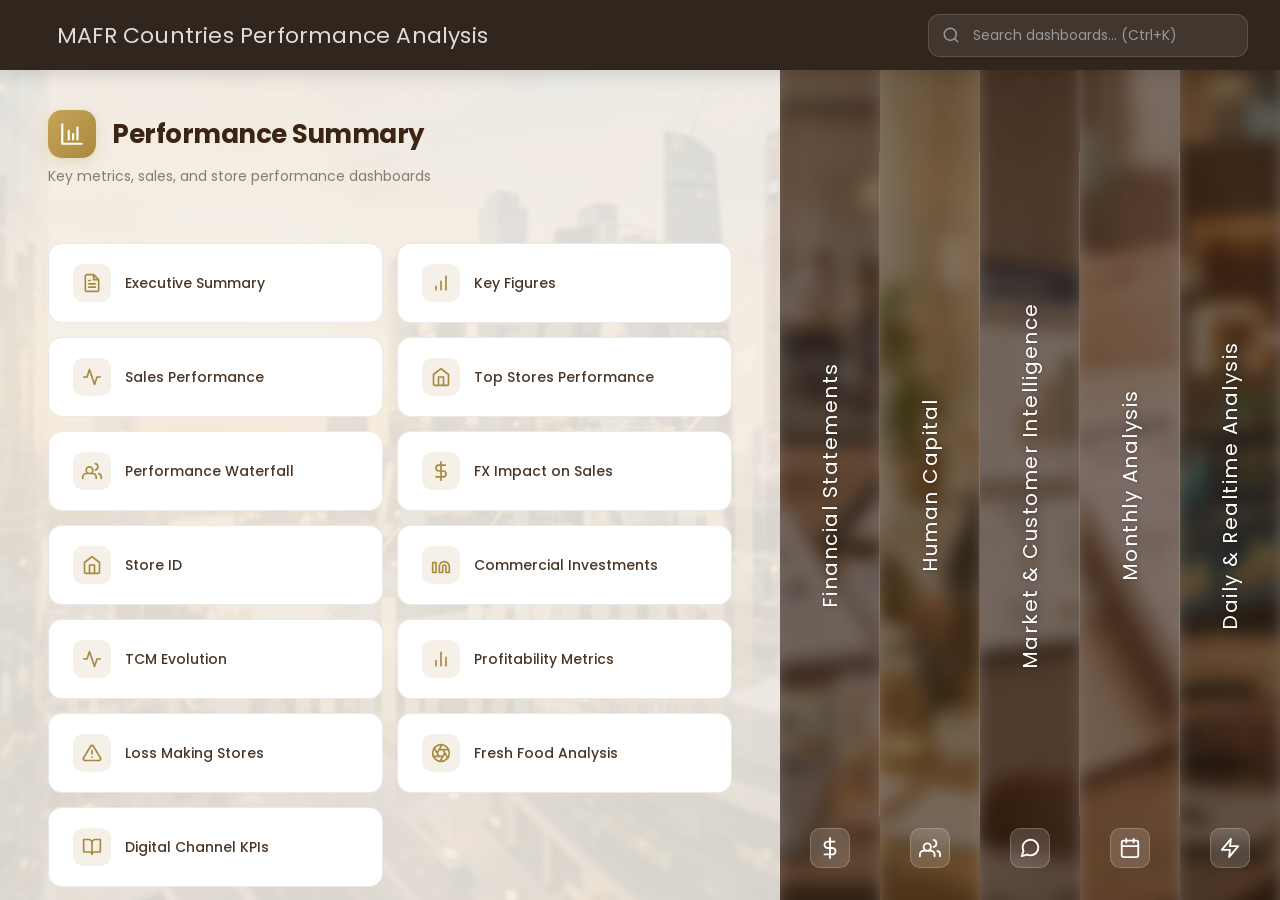
==== commit d620596e: "Hide MAF logo in header Hide the MAF logo image by default in the header." ====
--- a/powerbi-template.html
+++ b/powerbi-template.html
@@ -9,7 +9,7 @@
 <body>
   <header class="header">
     <div class="header-left">
-      <img src="img/MAF-logo.png" alt="MAF Logo" class="header-logo">
+      <img src="img/MAF-logo.png" alt="MAF Logo" class="header-logo" style="display:none;">
       <h1 class="header-title">MAFR Countries Performance Analysis</h1>
     </div>
     <div class="search-container">
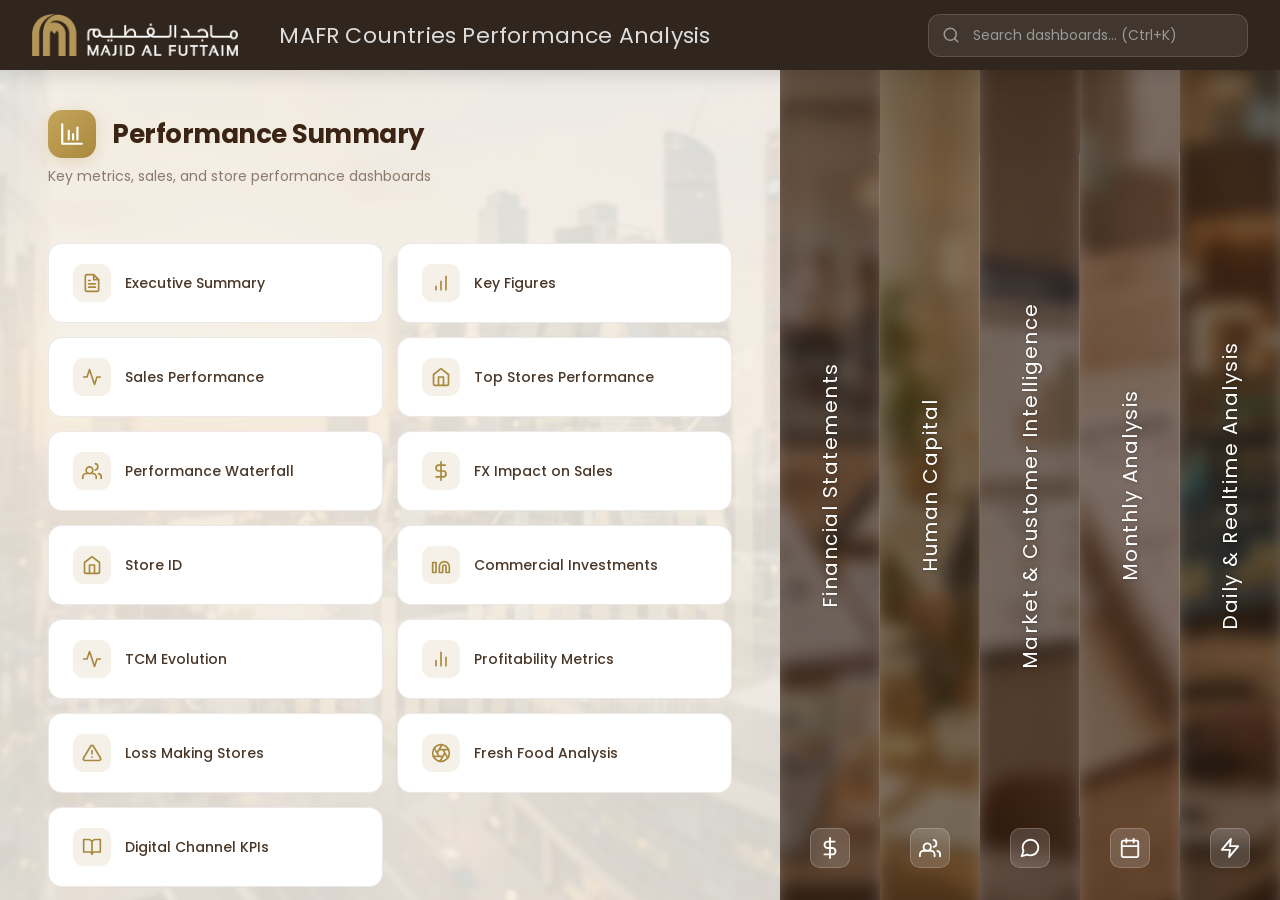
==== commit 4c213152: "Display MAF logo in header" ====
--- a/powerbi-template.html
+++ b/powerbi-template.html
@@ -9,7 +9,7 @@
 <body>
   <header class="header">
     <div class="header-left">
-      <img src="img/MAF-logo.png" alt="MAF Logo" class="header-logo" style="display:none;">
+      <img src="img/MAF-logo.png" alt="MAF Logo" class="header-logo">
       <h1 class="header-title">MAFR Countries Performance Analysis</h1>
     </div>
     <div class="search-container">
